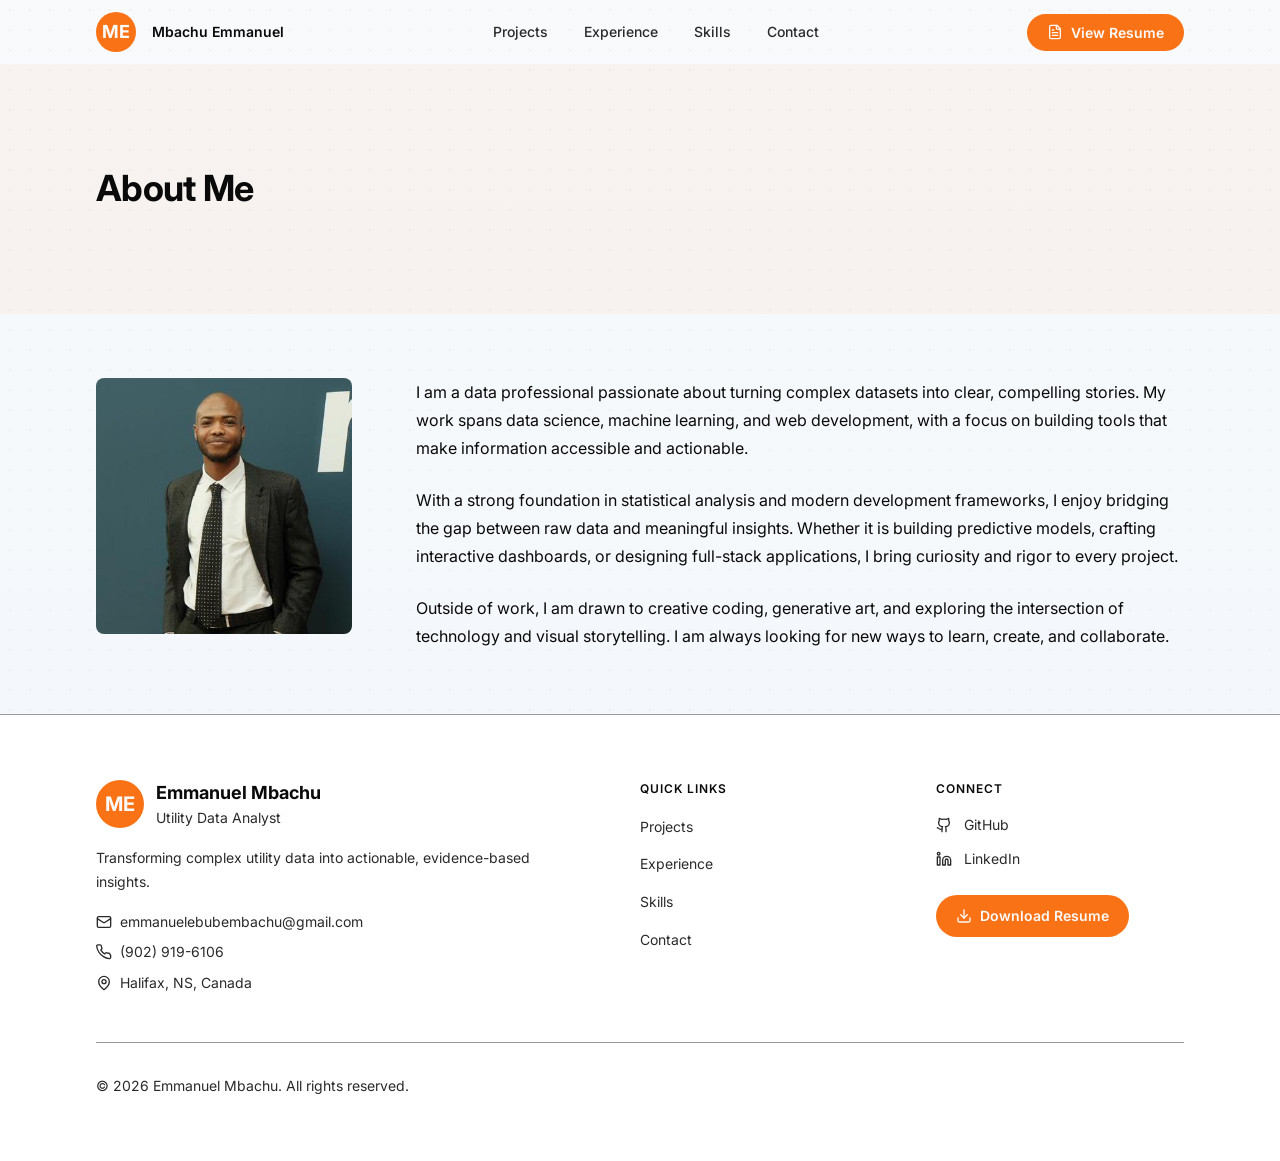
==== about.html @ f37fc7e8 "new site" ====
<!DOCTYPE html>
<html lang="en">
<head>
  <meta charset="UTF-8" />
  <meta name="viewport" content="width=device-width, initial-scale=1.0" />
  <meta name="description" content="About Mbachu Emmanuel - Data Analyst passionate about turning complex datasets into clear, compelling stories." />
  <title>About | Mbachu Emmanuel</title>
  <link rel="preconnect" href="https://fonts.googleapis.com" />
  <link rel="preconnect" href="https://fonts.gstatic.com" crossorigin />
  <link href="https://fonts.googleapis.com/css2?family=Inter:wght@400;500;600;700&display=swap" rel="stylesheet" />
  <link rel="stylesheet" href="css/styles.css" />
</head>
<body>

  <!-- ============================================================
       HEADER
       ============================================================ -->
  <header class="site-header">
    <div class="container header-inner">
      <!-- Logo -->
      <a href="index.html" class="logo" aria-label="Home">
        <div class="logo-badge">ME</div>
        <span class="logo-name">Mbachu Emmanuel</span>
      </a>

      <!-- Desktop Nav -->
      <nav class="desktop-nav" aria-label="Main navigation">
        <a href="index.html#projects"   class="nav-link">Projects</a>
        <a href="index.html#experience" class="nav-link">Experience</a>
        <a href="index.html#skills"     class="nav-link">Skills</a>
        <a href="index.html#contact"    class="nav-link">Contact</a>
      </nav>

      <!-- Right: Resume + Hamburger -->
      <div class="header-right">
        <button class="btn btn-orange resume-btn" data-resume-trigger aria-label="View Resume">
          <svg xmlns="http://www.w3.org/2000/svg" width="16" height="16" viewBox="0 0 24 24" fill="none" stroke="currentColor" stroke-width="2" stroke-linecap="round" stroke-linejoin="round"><path d="M15 2H6a2 2 0 0 0-2 2v16a2 2 0 0 0 2 2h12a2 2 0 0 0 2-2V7Z"/><path d="M14 2v4a2 2 0 0 0 2 2h4"/><path d="M10 9H8"/><path d="M16 13H8"/><path d="M16 17H8"/></svg>
          View Resume
        </button>

        <button id="hamburger-btn" class="hamburger-btn" aria-label="Open menu">
          <span id="hamburger-icon">
            <svg xmlns="http://www.w3.org/2000/svg" width="20" height="20" viewBox="0 0 24 24" fill="none" stroke="currentColor" stroke-width="2" stroke-linecap="round" stroke-linejoin="round"><line x1="4" x2="20" y1="12" y2="12"/><line x1="4" x2="20" y1="6" y2="6"/><line x1="4" x2="20" y1="18" y2="18"/></svg>
          </span>
        </button>
      </div>
    </div>

    <!-- Mobile Nav -->
    <nav id="mobile-nav" class="mobile-nav" aria-label="Mobile navigation">
      <div class="mobile-nav-inner">
        <a href="index.html#projects"   class="mobile-nav-link">Projects</a>
        <a href="index.html#experience" class="mobile-nav-link">Experience</a>
        <a href="index.html#skills"     class="mobile-nav-link">Skills</a>
        <a href="index.html#contact"    class="mobile-nav-link">Contact</a>
        <button class="mobile-resume-btn" data-resume-trigger>
          <svg xmlns="http://www.w3.org/2000/svg" width="16" height="16" viewBox="0 0 24 24" fill="none" stroke="currentColor" stroke-width="2" stroke-linecap="round" stroke-linejoin="round"><path d="M15 2H6a2 2 0 0 0-2 2v16a2 2 0 0 0 2 2h12a2 2 0 0 0 2-2V7Z"/><path d="M14 2v4a2 2 0 0 0 2 2h4"/><path d="M10 9H8"/><path d="M16 13H8"/><path d="M16 17H8"/></svg>
          View Resume
        </button>
      </div>
    </nav>
  </header>

  <!-- ============================================================
       MAIN CONTENT
       ============================================================ -->
  <main>
    <!-- About Banner -->
    <section class="about-banner">
      <div class="container about-banner-inner animate-fade-in-up">
        <h1 class="about-title">About Me</h1>
      </div>
    </section>

    <!-- About Content -->
    <div class="container about-content animate-fade-in-up-delay-1">
      <div class="about-layout">
        <!-- Photo -->
        <div class="about-photo-wrapper">
          <div class="about-photo">
            <img
              src="images/emmanuel-profile.jpg"
              alt="Mbachu Emmanuel"
              style="width:100%; height:100%; object-fit:cover;"
              onerror="this.style.display='none'; this.parentElement.querySelector('svg').style.display='block';"
            />
            <svg xmlns="http://www.w3.org/2000/svg" width="64" height="64" viewBox="0 0 24 24" fill="none" stroke="currentColor" stroke-width="1" stroke-linecap="round" stroke-linejoin="round" style="display:none; opacity:0.3; color:var(--muted-foreground);"><circle cx="12" cy="8" r="5"/><path d="M20 21a8 8 0 0 0-16 0"/></svg>
          </div>
        </div>

        <!-- Text -->
        <div class="about-text">
          <p class="about-paragraph">
            I am a data professional passionate about turning complex datasets
            into clear, compelling stories. My work spans data science, machine
            learning, and web development, with a focus on building tools that
            make information accessible and actionable.
          </p>
          <p class="about-paragraph">
            With a strong foundation in statistical analysis and modern
            development frameworks, I enjoy bridging the gap between raw data
            and meaningful insights. Whether it is building predictive models,
            crafting interactive dashboards, or designing full-stack
            applications, I bring curiosity and rigor to every project.
          </p>
          <p class="about-paragraph">
            Outside of work, I am drawn to creative coding, generative art,
            and exploring the intersection of technology and visual
            storytelling. I am always looking for new ways to learn, create,
            and collaborate.
          </p>
        </div>
      </div>
    </div>
  </main>

  <!-- ============================================================
       FOOTER
       ============================================================ -->
  <footer class="site-footer">
    <div class="container footer-inner">
      <div class="footer-grid">
        <!-- Brand -->
        <div class="footer-brand">
          <a href="index.html" class="footer-logo">
            <div class="footer-logo-badge">ME</div>
            <div>
              <p class="footer-logo-name">Emmanuel Mbachu</p>
              <p class="footer-logo-title">Utility Data Analyst</p>
            </div>
          </a>
          <p class="footer-tagline">Transforming complex utility data into actionable, evidence-based insights.</p>
          <div class="footer-contact-list">
            <a href="mailto:emmanuelebubembachu@gmail.com" class="footer-contact-item">
              <svg xmlns="http://www.w3.org/2000/svg" width="16" height="16" viewBox="0 0 24 24" fill="none" stroke="currentColor" stroke-width="2" stroke-linecap="round" stroke-linejoin="round"><rect width="20" height="16" x="2" y="4" rx="2"/><path d="m22 7-8.97 5.7a1.94 1.94 0 0 1-2.06 0L2 7"/></svg>
              emmanuelebubembachu@gmail.com
            </a>
            <a href="tel:+19029196106" class="footer-contact-item">
              <svg xmlns="http://www.w3.org/2000/svg" width="16" height="16" viewBox="0 0 24 24" fill="none" stroke="currentColor" stroke-width="2" stroke-linecap="round" stroke-linejoin="round"><path d="M22 16.92v3a2 2 0 0 1-2.18 2 19.79 19.79 0 0 1-8.63-3.07A19.5 19.5 0 0 1 4.15 12 19.79 19.79 0 0 1 1.07 3.4 2 2 0 0 1 3.05 1.25h3a2 2 0 0 1 2 1.72 12.84 12.84 0 0 0 .7 2.81 2 2 0 0 1-.45 2.11L7.09 8.91a16 16 0 0 0 6 6l1.27-1.27a2 2 0 0 1 2.11-.45 12.84 12.84 0 0 0 2.81.7A2 2 0 0 1 21 16z"/></svg>
              (902) 919-6106
            </a>
            <span class="footer-contact-item" style="cursor:default;">
              <svg xmlns="http://www.w3.org/2000/svg" width="16" height="16" viewBox="0 0 24 24" fill="none" stroke="currentColor" stroke-width="2" stroke-linecap="round" stroke-linejoin="round"><path d="M20 10c0 6-8 12-8 12s-8-6-8-12a8 8 0 0 1 16 0Z"/><circle cx="12" cy="10" r="3"/></svg>
              Halifax, NS, Canada
            </span>
          </div>
        </div>

        <!-- Quick Links -->
        <div>
          <h3 class="footer-col-title">Quick Links</h3>
          <ul class="footer-links">
            <li><a href="index.html#projects"   class="footer-link">Projects</a></li>
            <li><a href="index.html#experience" class="footer-link">Experience</a></li>
            <li><a href="index.html#skills"     class="footer-link">Skills</a></li>
            <li><a href="index.html#contact"    class="footer-link">Contact</a></li>
          </ul>
        </div>

        <!-- Connect -->
        <div>
          <h3 class="footer-col-title">Connect</h3>
          <div class="footer-social">
            <a href="https://github.com/emmanuelebube13" target="_blank" rel="noopener noreferrer" class="footer-social-link">
              <svg xmlns="http://www.w3.org/2000/svg" width="16" height="16" viewBox="0 0 24 24" fill="none" stroke="currentColor" stroke-width="2" stroke-linecap="round" stroke-linejoin="round"><path d="M15 22v-4a4.8 4.8 0 0 0-1-3.5c3 0 6-2 6-5.5.08-1.25-.27-2.48-1-3.5.28-1.15.28-2.35 0-3.5 0 0-1 0-3 1.5-2.64-.5-5.36-.5-8 0C6 2 5 2 5 2c-.3 1.15-.3 2.35 0 3.5A5.403 5.403 0 0 0 4 9c0 3.5 3 5.5 6 5.5-.39.49-.68 1.05-.85 1.65-.17.6-.22 1.23-.15 1.85v4"/><path d="M9 18c-4.51 2-5-2-7-2"/></svg>
              GitHub
            </a>
            <a href="https://linkedin.com/in/emmanuelmbachu/" target="_blank" rel="noopener noreferrer" class="footer-social-link">
              <svg xmlns="http://www.w3.org/2000/svg" width="16" height="16" viewBox="0 0 24 24" fill="none" stroke="currentColor" stroke-width="2" stroke-linecap="round" stroke-linejoin="round"><path d="M16 8a6 6 0 0 1 6 6v7h-4v-7a2 2 0 0 0-2-2 2 2 0 0 0-2 2v7h-4v-7a6 6 0 0 1 6-6z"/><rect width="4" height="12" x="2" y="9"/><circle cx="4" cy="4" r="2"/></svg>
              LinkedIn
            </a>
          </div>
          <a href="resume.pdf" download="Mbachu_Emmanuel_Resume.pdf" class="footer-resume-btn">
            <svg xmlns="http://www.w3.org/2000/svg" width="16" height="16" viewBox="0 0 24 24" fill="none" stroke="currentColor" stroke-width="2" stroke-linecap="round" stroke-linejoin="round"><path d="M21 15v4a2 2 0 0 1-2 2H5a2 2 0 0 1-2-2v-4"/><polyline points="7 10 12 15 17 10"/><line x1="12" x2="12" y1="15" y2="3"/></svg>
            Download Resume
          </a>
        </div>
      </div>

      <!-- Footer Bottom -->
      <div class="footer-bottom">
        <p class="footer-copy">&copy; <span id="copyright-year"></span> Emmanuel Mbachu. All rights reserved.</p>
      </div>
    </div>
  </footer>

  <!-- ============================================================
       RESUME MODAL
       ============================================================ -->
  <div id="resume-modal-overlay" class="modal-overlay" role="dialog" aria-modal="true" aria-labelledby="resume-modal-title">
    <div class="modal">
      <div class="modal-header">
        <h2 class="modal-title" id="resume-modal-title">Resume - Mbachu Emmanuel</h2>
        <div class="modal-header-actions">
          <a href="resume.pdf" target="_blank" rel="noopener noreferrer" class="modal-action-btn">
            <svg xmlns="http://www.w3.org/2000/svg" width="14" height="14" viewBox="0 0 24 24" fill="none" stroke="currentColor" stroke-width="2" stroke-linecap="round" stroke-linejoin="round"><path d="M15 3h6v6"/><path d="M10 14 21 3"/><path d="M18 13v6a2 2 0 0 1-2 2H5a2 2 0 0 1-2-2V8a2 2 0 0 1 2-2h6"/></svg>
            Open in New Tab
          </a>
          <a href="resume.pdf" download="Mbachu_Emmanuel_Resume.pdf" class="modal-action-dl">
            <svg xmlns="http://www.w3.org/2000/svg" width="14" height="14" viewBox="0 0 24 24" fill="none" stroke="currentColor" stroke-width="2" stroke-linecap="round" stroke-linejoin="round"><path d="M21 15v4a2 2 0 0 1-2 2H5a2 2 0 0 1-2-2v-4"/><polyline points="7 10 12 15 17 10"/><line x1="12" x2="12" y1="15" y2="3"/></svg>
            Download
          </a>
          <button id="resume-modal-close" class="modal-close-btn" aria-label="Close resume modal">
            <svg xmlns="http://www.w3.org/2000/svg" width="20" height="20" viewBox="0 0 24 24" fill="none" stroke="currentColor" stroke-width="2" stroke-linecap="round" stroke-linejoin="round"><path d="M18 6 6 18"/><path d="m6 6 12 12"/></svg>
          </button>
        </div>
      </div>
      <div class="modal-body">
        <iframe src="resume.pdf" title="Resume - Mbachu Emmanuel" class="modal-iframe"></iframe>
      </div>
    </div>
  </div>

  <script src="js/main.js"></script>
</body>
</html>
---- css/styles.css ----
/* ============================================================
CSS VARIABLES
============================================================ */
:root {
  --background: #D3D3D3;
  --foreground: #0a0a0a;
  --card: #FFFFFF;
  --card-foreground: #0a0a0a;
  --secondary: #D9D9D9;
  --secondary-foreground: #0a0a0a;
  --muted: #A0A0A0;
  --muted-foreground: #2a2a2a;
  --orange: #F97316;
  --orange-foreground: #FAFAFA;
  --orange-muted: #EA580C;
  --charcoal: #404040;
  --charcoal-light: #505050;
  --border: #999999;
  --input: #D9D9D9;
  --ring: #F97316;
  --radius: 0.5rem;
}

/* ============================================================
RESET & BASE
============================================================ */
*, *::before, *::after {
  box-sizing: border-box;
  margin: 0;
  padding: 0;
  border: 0;
  outline: none;
}

html {
  scroll-behavior: smooth;
  font-size: 16px;
}

body {
  background-color: var(--background);
  /* Minimal, tech-oriented neutral gradient with faint dot-grid overlay to suggest analytics */
  background-image: 
    radial-gradient(circle, rgba(226,228,231,0.45) 1px, transparent 1px),
    linear-gradient(180deg, #f8fafc 0%, #f1f6fb 100%);
  background-repeat: repeat, no-repeat;
  background-size: 20px 20px, cover; /* grid spacing, then cover for the gradient */
  background-position: 0 0, center center;
  color: var(--foreground);
  font-family: 'Inter', system-ui, -apple-system, BlinkMacSystemFont, 'Segoe UI', sans-serif;
  line-height: 1.6;
  min-height: 100vh;
  -webkit-font-smoothing: antialiased;
  -moz-osx-font-smoothing: grayscale;
}

a {
  color: inherit;
  text-decoration: none;
}

button {
  cursor: pointer;
  background: none;
  font-family: inherit;
  font-size: inherit;
  color: inherit;
}

ul, ol {
  list-style: none;
}

img {
  max-width: 100%;
  display: block;
}

/* Custom scrollbar */
::-webkit-scrollbar {
  width: 8px;
  height: 8px;
}

::-webkit-scrollbar-track {
  background: var(--background);
}

::-webkit-scrollbar-thumb {
  background: var(--charcoal-light);
  border-radius: 4px;
}

::-webkit-scrollbar-thumb:hover {
  background: var(--muted-foreground);
}

/* Selection */
::selection {
  background: rgba(249, 115, 22, 0.3);
  color: var(--foreground);
}

/* ============================================================
ANIMATIONS
============================================================ */
@keyframes fadeInUp {
  from {
    opacity: 0;
    transform: translateY(16px);
  }
  to {
    opacity: 1;
    transform: translateY(0);
  }
}

@keyframes slideIn {
  from {
    opacity: 0;
    transform: translateX(-10px);
  }
  to {
    opacity: 1;
    transform: translateX(0);
  }
}

@keyframes pulse-glow {
  0%, 100% {
    box-shadow: 0 0 20px rgba(249, 115, 22, 0.3);
  }
  50% {
    box-shadow: 0 0 40px rgba(249, 115, 22, 0.5);
  }
}

@keyframes spin {
  to {
    transform: rotate(360deg);
  }
}

@keyframes bounce {
  0%, 100% {
    transform: translateY(0);
  }
  50% {
    transform: translateY(-6px);
  }
}

.animate-fade-in-up {
  animation: fadeInUp 0.7s ease-out both;
}

.animate-fade-in-up-delay-1 {
  animation: fadeInUp 0.7s ease-out 0.15s both;
}

.animate-fade-in-up-delay-2 {
  animation: fadeInUp 0.7s ease-out 0.30s both;
}

.animate-fade-in-up-delay-3 {
  animation: fadeInUp 0.7s ease-out 0.45s both;
}

.animate-fade-in-up-delay-4 {
  animation: fadeInUp 0.7s ease-out 0.60s both;
}

.animate-slide-in {
  animation: slideIn 0.5s ease-out both;
}

.animate-pulse-glow {
  animation: pulse-glow 2s ease-in-out infinite;
}

.animate-spin {
  animation: spin 1s linear infinite;
}

.animate-bounce {
  animation: bounce 1.5s ease-in-out infinite;
}

/* Scroll-triggered fade-in for sections */
.reveal {
  opacity: 0;
  transform: translateY(20px);
  transition: opacity 0.6s ease-out, transform 0.6s ease-out;
}

.reveal.visible {
  opacity: 1;
  transform: translateY(0);
}

/* ============================================================
LAYOUT
============================================================ */
.container {
  width: 100%;
  max-width: 72rem; /* 1152px */
  margin-inline: auto;
  padding-inline: 1rem;
}

@media (min-width: 640px) {
  .container {
    padding-inline: 1.5rem;
  }
}

@media (min-width: 1024px) {
  .container {
    padding-inline: 2rem;
  }
}

/* ============================================================
HEADER
============================================================ */
.site-header {
  position: sticky;
  top: 0;
  z-index: 50;
  width: 100%;
  /* blend with hero: transparent header so top feels like one canvas */
  border-bottom: none;
  background-color: transparent;
  backdrop-filter: none;
  -webkit-backdrop-filter: none;
}

.header-inner {
  display: flex;
  height: 4rem;
  align-items: center;
  justify-content: space-between;
}

/* Logo */
.logo {
  display: flex;
  align-items: center;
  gap: 1rem; /* increased spacing between badge and name for better breathing room */
  text-decoration: none;
}

.logo-badge {
  display: flex;
  align-items: center;
  justify-content: center;
  width: 2.5rem;
  height: 2.5rem;
  border-radius: 9999px;
  background-color: var(--orange);
  color: var(--orange-foreground);
  font-size: 1.125rem;
  font-weight: 700;
  flex-shrink: 0;
  transition: box-shadow 0.3s;
}

.logo:hover .logo-badge {
  box-shadow: 0 0 20px rgba(249, 115, 22, 0.3);
}

.logo-name {
  font-size: 0.875rem;
  font-weight: 600;
  color: var(--foreground);
  display: none;
}

@media (min-width: 640px) {
  .logo-name {
    display: block;
  }
}

/* Desktop Nav */
.desktop-nav {
  display: none;
  align-items: center;
  gap: 0.25rem;
}

@media (min-width: 768px) {
  .desktop-nav {
    display: flex;
  }
}

.nav-link {
  border-radius: 9999px;
  padding: 0.5rem 1rem;
  font-size: 0.875rem;
  font-weight: 500;
  color: var(--muted-foreground);
  transition: background-color 0.2s, color 0.2s;
}

.nav-link:hover,
.nav-link.active {
  background-color: var(--secondary);
  color: var(--foreground);
}

/* Header right side */
.header-right {
  display: flex;
  align-items: center;
  gap: 0.75rem;
}

/* Hamburger */
.hamburger-btn {
  display: flex;
  align-items: center;
  justify-content: center;
  width: 2.5rem;
  height: 2.5rem;
  border-radius: 9999px;
  color: var(--foreground);
  transition: background-color 0.2s;
}

.hamburger-btn:hover {
  background-color: var(--secondary);
}

@media (min-width: 768px) {
  .hamburger-btn {
    display: none;
  }
}

/* Mobile Menu */
.mobile-nav {
  display: none;
  border-top: 1px solid var(--border);
  background-color: var(--background);
  padding: 0.5rem 1rem 1rem;
}

.mobile-nav.open {
  display: block;
  animation: slideIn 0.3s ease-out both;
}

.mobile-nav-inner {
  display: flex;
  flex-direction: column;
  gap: 0.25rem;
}

.mobile-nav-link {
  border-radius: 0.5rem;
  padding: 0.75rem 1rem;
  font-size: 0.875rem;
  font-weight: 500;
  color: var(--muted-foreground);
  transition: background-color 0.2s, color 0.2s;
  display: block;
}

.mobile-nav-link:hover {
  background-color: var(--secondary);
  color: var(--foreground);
}

/* ============================================================
BUTTONS
============================================================ */
.btn {
  display: inline-flex;
  align-items: center;
  gap: 0.5rem;
  font-size: 0.875rem;
  font-weight: 600;
  border-radius: 9999px;
  padding: 0.625rem 1.25rem;
  transition: all 0.3s;
  cursor: pointer;
  white-space: nowrap;
}

.btn svg {
  width: 1rem;
  height: 1rem;
  flex-shrink: 0;
}

.btn-orange {
  background-color: var(--orange);
  color: var(--orange-foreground);
}

.btn-orange:hover {
  background-color: var(--orange-muted);
  box-shadow: 0 8px 24px rgba(249, 115, 22, 0.2);
}

.btn-outline {
  background-color: var(--secondary);
  color: var(--foreground);
  border: 1px solid var(--border);
}

.btn-outline:hover {
  border-color: var(--orange);
  color: var(--orange);
}

/* Stronger contrast for outline buttons in the hero so they don't blend into the background */
.hero-cta .btn-outline {
  background-color: #ffffff; /* white pill */
  color: var(--foreground);
  border: 1px solid rgba(0,0,0,0.12);
  box-shadow: 0 6px 18px rgba(0,0,0,0.06);
}

.hero-cta .btn-outline:hover {
  background-color: #ffffff;
  border-color: var(--orange);
  color: var(--orange);
}

.btn-sm {
  font-size: 0.75rem;
  padding: 0.5rem 0.75rem;
  border-radius: 0.5rem;
}

/* Header resume button */
.resume-btn {
  display: none;
}

@media (min-width: 640px) {
  .resume-btn {
    display: inline-flex;
  }
}

/* Mobile resume button */
.mobile-resume-btn {
  margin-top: 0.5rem;
  border-radius: 0.5rem;
  display: flex;
  align-items: center;
  justify-content: center;
  gap: 0.5rem;
  padding: 0.75rem 1rem;
  font-weight: 600;
  font-size: 0.875rem;
  background-color: var(--orange);
  color: var(--orange-foreground);
  transition: background-color 0.2s;
  width: 100%;
}

.mobile-resume-btn:hover {
  background-color: var(--orange-muted);
}

/* ============================================================
DIVIDER
============================================================ */
.divider {
  height: 1px;
  background: linear-gradient(to right, transparent, var(--border), transparent);
}

/* ============================================================
SECTION COMMONS
============================================================ */
.section {
  padding-block: 6rem;
  scroll-margin-top: 5rem;
}

.section-header {
  text-align: center;
  margin-bottom: 3rem;
}

.section-title {
  font-size: 1.875rem;
  font-weight: 700;
  letter-spacing: -0.02em;
  color: var(--foreground);
  line-height: 1.2;
}

@media (min-width: 640px) {
  .section-title {
    font-size: 2.25rem;
  }
}

.section-subtitle {
  margin-top: 1rem;
  font-size: 1rem;
  color: var(--muted-foreground);
}

/* ============================================================
HERO SECTION
============================================================ */
.hero {
  display: flex;
  flex-direction: column;
  align-items: center;
  justify-content: center;
  min-height: 85vh;
  gap: 2rem;
  padding-block: 4rem;
  position: relative;
  text-align: center;
}

/* Soft ambient glows behind the hero to add warmth without heavy imagery */
.hero::before,
.hero::after {
  content: "";
  position: absolute;
  border-radius: 50%;
  pointer-events: none;
  filter: blur(140px);
  opacity: 0.06;
  z-index: 0;
}

.hero::before {
  width: 420px;
  height: 420px;
  left: -80px;
  top: -60px;
  background: radial-gradient(circle at center, rgba(249,115,22,0.9) 0%, rgba(249,115,22,0.15) 40%, transparent 70%);
}

.hero::after {
  width: 520px;
  height: 520px;
  right: -120px;
  bottom: -120px;
  background: radial-gradient(circle at center, rgba(59,130,246,0.85) 0%, rgba(59,130,246,0.08) 40%, transparent 70%);
}

/* Ensure hero content sits above the ambient glows */
.hero * {
  position: relative;
  z-index: 1;
}

@media (max-width: 640px) {
  .hero::before, .hero::after { display: none; }
}

@media (min-width: 640px) {
  .hero {
    padding-block: 6rem;
  }
}

/* Profile photo */
.profile-photo-wrapper {
  position: relative;
}

.profile-glow {
  display: none; /* removed glow - replaced by clean border on profile photo */
}

.profile-photo {
  position: relative;
  width: 10rem;
  height: 10rem;
  border-radius: 9999px;
  overflow: hidden;
  border: 4px solid var(--orange);
  box-shadow: 0 10px 24px rgba(0,0,0,0.08);
}

@media (min-width: 640px) {
  .profile-photo {
    width: 12rem;
    height: 12rem;
  }
}

.profile-photo img {
  width: 100%;
  height: 100%;
  object-fit: cover;
}

/* Hero text */
.hero-content {
  display: flex;
  flex-direction: column;
  align-items: center;
  gap: 1.25rem;
}

.hero-title {
  font-size: 1.8rem; /* reduced ~20% for better balance */
  font-weight: 600; /* semi-bold for softer visual weight */
  letter-spacing: -0.03em;
  color: var(--foreground);
  line-height: 1.1;
}

@media (min-width: 640px) {
  .hero-title {
    font-size: 2.4rem;
  }
}

@media (min-width: 1024px) {
  .hero-title {
    font-size: 3rem;
  }
}

@media (min-width: 1280px) {
  .hero-title {
    font-size: 3.6rem;
  }
}

.hero-subtitle {
  font-size: 1.125rem;
  font-weight: 600;
  /* use a slightly darker orange for better contrast */
  color: var(--orange-muted);
}

@media (min-width: 640px) {
  .hero-subtitle {
    font-size: 1.25rem;
  }
}

.hero-description {
  max-width: 42rem;
  font-size: 1rem;
  line-height: 1.6; /* slightly increased for improved readability */
  color: var(--muted-foreground);
}

@media (min-width: 640px) {
  .hero-description {
    font-size: 1.125rem;
  }
}

.hero-meta {
  display: flex;
  flex-wrap: wrap;
  align-items: center;
  justify-content: center;
  gap: 1rem;
  font-size: 0.9rem;
  color: var(--foreground);
  font-weight: 600;
}

.hero-meta-item {
  display: flex;
  align-items: center;
  gap: 0.375rem;
}

.hero-meta-item svg {
  color: var(--orange);
  width: 1rem;
  height: 1rem;
  flex-shrink: 0;
}

.hero-cta {
  display: flex;
  flex-wrap: wrap;
  align-items: center;
  justify-content: center;
  gap: 1rem;
  margin-top: 1rem;
}

/* Scroll indicator */
.scroll-indicator {
  position: absolute;
  bottom: 2rem;
  left: 50%;
  transform: translateX(-50%);
  animation: bounce 1.5s ease-in-out infinite;
  display: none;
  color: var(--muted-foreground);
}

@media (min-width: 640px) {
  .scroll-indicator {
    display: block;
  }
}

.scroll-indicator svg {
  width: 1.25rem;
  height: 1.25rem;
}

/* ============================================================
PROJECTS SECTION
============================================================ */
.category-filter {
  display: flex;
  flex-wrap: wrap;
  gap: 0.5rem;
  justify-content: center;
}

.filter-btn {
  border-radius: 9999px;
  padding: 0.5rem 1rem;
  font-size: 0.8125rem;
  font-weight: 500;
  border: 1px solid var(--border);
  background-color: var(--secondary);
  color: var(--muted-foreground);
  transition: all 0.2s;
  cursor: pointer;
}

.filter-btn:hover {
  border-color: var(--orange);
  color: var(--foreground);
}

.filter-btn.active {
  background-color: var(--orange);
  border-color: var(--orange);
  color: var(--orange-foreground);
}

.projects-grid {
  display: grid;
  grid-template-columns: 1fr;
  gap: 1.5rem;
}

@media (min-width: 640px) {
  .projects-grid {
    grid-template-columns: repeat(2, 1fr);
  }
}

@media (min-width: 1024px) {
  .projects-grid {
    grid-template-columns: repeat(3, 1fr);
  }
}

/* Project card */
.project-card {
  position: relative;
  overflow: hidden;
  border-radius: 0.75rem;
  border: 1px solid var(--border);
  background-color: var(--card);
  transition: transform 0.3s, border-color 0.3s, box-shadow 0.3s;
  display: flex;
  flex-direction: column;
  height: 100%;
}

.project-card:hover {
  transform: translateY(-8px);
  border-color: rgba(249, 115, 22, 0.5);
  box-shadow: 0 20px 40px rgba(249, 115, 22, 0.1);
}

.project-card.hidden {
  display: none;
}

.project-thumb {
  position: relative;
  aspect-ratio: 16 / 9;
  width: 100%;
  overflow: hidden;
  background-color: var(--secondary);
  display: flex;
  align-items: center;
  justify-content: center;
  color: rgba(60, 60, 60, 0.3);
}

.project-thumb-gradient {
  position: absolute;
  inset: 0;
  background: linear-gradient(135deg, rgba(249, 115, 22, 0.05), transparent);
  opacity: 0;
  transition: opacity 0.3s;
  z-index: 2;
}

.project-card:hover .project-thumb-gradient {
  opacity: 1;
}

.project-image {
  width: 100%;
  height: 100%;
  object-fit: cover;
  display: block;
  transition: transform 0.5s ease-out;
}

.project-card:hover .project-image {
  transform: scale(1.05);
}

.project-placeholder {
  position: absolute;
  inset: 0;
  display: flex;
  align-items: center;
  justify-content: center;
  color: rgba(60, 60, 60, 0.3);
  background-color: var(--secondary);
}

.project-placeholder svg {
  width: 3.5rem;
  height: 3.5rem;
  transition: transform 0.5s ease-out;
}

.project-card:hover .project-placeholder svg {
  transform: scale(1.1);
}

.project-body {
  padding: 1.25rem;
  display: flex;
  flex-direction: column;
  flex: 1 1 auto;
}

.project-title {
  font-size: 1rem;
  font-weight: 600;
  color: var(--foreground);
  line-height: 1.3;
  transition: color 0.3s;
}

.project-card:hover .project-title {
  color: var(--orange);
}

.project-subtitle {
  margin-top: 0.5rem;
  font-size: 0.875rem;
  color: var(--muted-foreground);
  line-height: 1.6;
  display: -webkit-box;
  -webkit-line-clamp: 2;
  -webkit-box-orient: vertical;
  overflow: hidden;
}

.project-skills {
  margin-top: 1rem;
  display: flex;
  flex-wrap: wrap;
  gap: 0.375rem;
}

.skill-badge {
  border-radius: 9999px;
  background-color: var(--secondary);
  padding: 0.25rem 0.625rem;
  font-size: 0.6875rem;
  font-weight: 500;
  color: var(--muted-foreground);
  transition: background-color 0.3s, color 0.3s;
}

.project-card:hover .skill-badge {
  background-color: rgba(249, 115, 22, 0.1);
  color: var(--foreground);
}

.project-links {
  margin-top: auto; /* push links to the bottom of the card */
  display: flex;
  align-items: center;
  gap: 1rem;
  border-top: 1px solid var(--border);
  padding-top: 1rem;
}

.project-link {
  display: inline-flex;
  align-items: center;
  gap: 0.375rem;
  font-size: 0.75rem;
  font-weight: 500;
  color: var(--muted-foreground);
  transition: color 0.2s;
}

.project-link:hover {
  color: var(--foreground);
}

.project-link.live {
  color: var(--orange);
}

.project-link.live:hover {
  color: var(--orange-muted);
}

.project-link svg {
  width: 1rem;
  height: 1rem;
}

/* Hover glow border */
.project-card::after {
  content: '';
  position: absolute;
  inset: 0;
  border-radius: 0.75rem;
  border: 2px solid transparent;
  transition: border-color 0.3s;
  pointer-events: none;
}

.project-card:hover::after {
  border-color: rgba(249, 115, 22, 0.2);
}

.no-projects {
  display: flex;
  flex-direction: column;
  align-items: center;
  justify-content: center;
  padding-block: 4rem;
  text-align: center;
  font-size: 0.875rem;
  color: var(--muted-foreground);
}

/* ============================================================
EXPERIENCE SECTION
============================================================ */
.experience-grid {
  display: grid;
  gap: 4rem;
}

@media (min-width: 1024px) {
  .experience-grid {
    grid-template-columns: repeat(2, 1fr);
  }
}

.exp-col-header {
  display: flex;
  align-items: center;
  gap: 0.75rem;
  margin-bottom: 2rem;
}

.exp-icon {
  display: flex;
  align-items: center;
  justify-content: center;
  width: 2.5rem;
  height: 2.5rem;
  border-radius: 9999px;
  background-color: rgba(249, 115, 22, 0.1);
  color: var(--orange);
  flex-shrink: 0;
}

.exp-icon svg {
  width: 1.25rem;
  height: 1.25rem;
}

.exp-col-title {
  font-size: 1.125rem;
  font-weight: 600;
  color: var(--foreground);
}

/* Timeline */
.timeline {
  position: relative;
  margin-left: 1.25rem;
  border-left: 2px solid var(--charcoal-light);
  padding-left: 2rem;
  display: flex;
  flex-direction: column;
  gap: 2.5rem;
}

.timeline-item {
  position: relative;
}

.timeline-dot {
  position: absolute;
  left: -2.5625rem;
  top: 0;
  display: flex;
  align-items: center;
  justify-content: center;
  width: 1.25rem;
  height: 1.25rem;
  border-radius: 9999px;
  border: 2px solid var(--orange);
  background-color: var(--background);
}

.timeline-dot-inner {
  width: 0.5rem;
  height: 0.5rem;
  border-radius: 9999px;
  background-color: var(--orange);
}

/* Experience cards */
.exp-card {
  border-radius: 0.75rem;
  border: 1px solid var(--border);
  background-color: var(--card);
  padding: 1.25rem;
  transition: border-color 0.3s, box-shadow 0.3s;
}

.exp-card:hover {
  border-color: rgba(249, 115, 22, 0.5);
  box-shadow: 0 8px 24px rgba(249, 115, 22, 0.05);
}

.exp-card-title {
  font-size: 1rem;
  font-weight: 600;
  color: var(--foreground);
}

.exp-card-meta {
  margin-top: 0.25rem;
  display: flex;
  flex-wrap: wrap;
  align-items: center;
  gap: 0.5rem;
  font-size: 0.875rem;
}

.exp-card-company {
  font-weight: 500;
  color: var(--orange);
}

.exp-card-sep {
  color: var(--muted-foreground);
}

.exp-card-location {
  color: var(--muted-foreground);
}

.exp-card-dates {
  margin-top: 0.25rem;
  font-size: 0.75rem;
  color: var(--muted-foreground);
}

.exp-card-list {
  margin-top: 1rem;
  display: flex;
  flex-direction: column;
  gap: 0.5rem;
}

.exp-card-list-item {
  display: flex;
  align-items: flex-start;
  gap: 0.5rem;
  font-size: 0.875rem;
  line-height: 1.6;
  color: var(--muted-foreground);
}

.exp-bullet {
  margin-top: 0.5rem;
  width: 0.25rem;
  height: 0.25rem;
  border-radius: 9999px;
  background-color: var(--orange);
  flex-shrink: 0;
}

/* Right column stacked sections */
.exp-right-col {
  display: flex;
  flex-direction: column;
  gap: 3rem;
}

/* Education, Awards, Volunteer cards */
.info-cards {
  display: flex;
  flex-direction: column;
  gap: 1rem;
}

.info-card {
  border-radius: 0.75rem;
  border: 1px solid var(--border);
  background-color: var(--card);
  padding: 1.25rem;
  transition: border-color 0.3s;
}

.info-card:hover {
  border-color: rgba(249, 115, 22, 0.5);
}

.info-card-title {
  font-size: 0.875rem;
  font-weight: 600;
  color: var(--foreground);
}

.info-card-sub {
  margin-top: 0.25rem;
  font-size: 0.875rem;
  color: var(--orange);
}

.info-card-loc {
  margin-top: 0.125rem;
  font-size: 0.75rem;
  color: var(--muted-foreground);
}

.info-card-org-meta {
  margin-top: 0.25rem;
  display: flex;
  align-items: center;
  gap: 0.5rem;
  font-size: 0.75rem;
}

.info-card-desc {
  margin-top: 0.5rem;
  font-size: 0.75rem;
  line-height: 1.6;
  color: var(--muted-foreground);
}

/* ============================================================
SKILLS SECTION
============================================================ */
.skills-grid {
  display: grid;
  gap: 2rem;
  grid-template-columns: 1fr;
}

@media (min-width: 640px) {
  .skills-grid {
    grid-template-columns: repeat(2, 1fr);
  }
}

@media (min-width: 1024px) {
  .skills-grid {
    grid-template-columns: repeat(3, 1fr);
  }
}

.skill-category-card {
  border-radius: 0.75rem;
  border: 1px solid var(--border);
  background-color: var(--card);
  padding: 1.5rem;
  transition: border-color 0.3s;
}

.skill-category-card:hover {
  border-color: rgba(249, 115, 22, 0.3);
}

.skill-cat-header {
  display: flex;
  align-items: center;
  gap: 0.75rem;
  margin-bottom: 1rem;
}

.skill-cat-icon {
  display: flex;
  align-items: center;
  justify-content: center;
  width: 2.5rem;
  height: 2.5rem;
  border-radius: 9999px;
  background-color: rgba(249, 115, 22, 0.1);
  color: var(--orange);
  flex-shrink: 0;
}

.skill-cat-icon svg {
  width: 1.25rem;
  height: 1.25rem;
}

.skill-cat-name {
  font-size: 0.875rem;
  font-weight: 600;
  color: var(--foreground);
}

.skill-tags {
  display: flex;
  flex-wrap: wrap;
  gap: 0.5rem;
}

.skill-tag {
  border-radius: 9999px;
  border: 1px solid var(--border);
  background-color: var(--secondary);
  padding: 0.375rem 0.75rem;
  font-size: 0.75rem;
  font-weight: 500;
  color: var(--foreground);
  cursor: pointer;
  transition: all 0.2s;
}

.skill-tag:hover,
.skill-tag:focus {
  border-color: var(--orange);
  background-color: rgba(249, 115, 22, 0.1);
  color: var(--orange);
}

.skill-tag:active {
  transform: scale(0.95);
}

/* Skills summary */
.skills-summary {
  margin-top: 3rem;
  border-radius: 0.75rem;
  border: 1px solid rgba(249, 115, 22, 0.2);
  background-color: rgba(249, 115, 22, 0.05);
  padding: 1.5rem;
}

.skills-summary-title {
  font-size: 0.875rem;
  font-weight: 600;
  color: var(--orange);
}

.skills-summary-text {
  margin-top: 0.75rem;
  font-size: 0.875rem;
  line-height: 1.75;
  color: var(--muted-foreground);
}

.skills-summary-text strong {
  color: var(--foreground);
  font-weight: 500;
}

/* ============================================================
CONTACT SECTION
============================================================ */
.contact-grid {
  display: grid;
  gap: 3rem;
}

@media (min-width: 1024px) {
  .contact-grid {
    grid-template-columns: 2fr 3fr;
  }
}

.contact-info {
  display: flex;
  flex-direction: column;
  gap: 1.5rem;
}

.contact-cards {
  display: flex;
  flex-direction: column;
  gap: 1rem;
}

.contact-card {
  display: flex;
  align-items: center;
  gap: 1rem;
  border-radius: 0.75rem;
  border: 1px solid var(--border);
  background-color: var(--card);
  padding: 1.25rem;
  text-decoration: none;
  transition: border-color 0.3s, box-shadow 0.3s;
}

.contact-card:hover {
  border-color: var(--orange);
  box-shadow: 0 8px 24px rgba(249, 115, 22, 0.05);
}

.contact-card-icon {
  display: flex;
  align-items: center;
  justify-content: center;
  width: 3rem;
  height: 3rem;
  border-radius: 9999px;
  background-color: rgba(249, 115, 22, 0.1);
  color: var(--orange);
  flex-shrink: 0;
  transition: background-color 0.3s, color 0.3s;
}

.contact-card-icon svg {
  width: 1.25rem;
  height: 1.25rem;
}

.contact-card:hover .contact-card-icon {
  background-color: var(--orange);
  color: var(--orange-foreground);
}

.contact-card-label {
  font-size: 0.875rem;
  font-weight: 600;
  color: var(--foreground);
}

.contact-card-value {
  font-size: 0.75rem;
  color: var(--muted-foreground);
}

/* Social links */
.contact-social-label {
  font-size: 0.75rem;
  font-weight: 600;
  text-transform: uppercase;
  letter-spacing: 0.08em;
  color: var(--muted-foreground);
}

.social-icons {
  display: flex;
  gap: 0.75rem;
  margin-top: 0.75rem;
}

.social-icon-btn {
  display: flex;
  align-items: center;
  justify-content: center;
  width: 3rem;
  height: 3rem;
  border-radius: 9999px;
  border: 1px solid var(--border);
  background-color: var(--secondary);
  color: var(--foreground);
  text-decoration: none;
  transition: all 0.3s;
}

.social-icon-btn svg {
  width: 1.25rem;
  height: 1.25rem;
}

.social-icon-btn:hover {
  border-color: var(--orange);
  background-color: var(--orange);
  color: var(--orange-foreground);
}

/* Contact form */
.contact-form {
  display: flex;
  flex-direction: column;
  gap: 1.25rem;
  border-radius: 0.75rem;
  border: 1px solid var(--border);
  background-color: var(--card);
  padding: 1.5rem;
}

.form-row {
  display: grid;
  gap: 1.25rem;
  grid-template-columns: 1fr;
}

@media (min-width: 640px) {
  .form-row {
    grid-template-columns: repeat(2, 1fr);
  }
}

.form-field {
  display: flex;
  flex-direction: column;
  gap: 0.5rem;
}

.form-label {
  font-size: 0.75rem;
  font-weight: 600;
  text-transform: uppercase;
  letter-spacing: 0.08em;
  color: var(--muted-foreground);
}

.form-input,
.form-textarea {
  border-radius: 0.5rem;
  border: 1px solid var(--border);
  background-color: var(--secondary);
  padding: 0.75rem 1rem;
  font-size: 0.875rem;
  color: var(--foreground);
  font-family: inherit;
  transition: border-color 0.2s, box-shadow 0.2s;
  width: 100%;
}

.form-input::placeholder,
.form-textarea::placeholder {
  color: rgba(96, 96, 96, 0.6);
}

.form-input:focus,
.form-textarea:focus {
  border-color: var(--orange);
  box-shadow: 0 0 0 1px var(--orange);
  outline: none;
}

.form-textarea {
  resize: none;
  min-height: 7.5rem;
}

.form-submit {
  display: inline-flex;
  align-items: center;
  gap: 0.5rem;
  border-radius: 0.5rem;
  background-color: var(--orange);
  color: var(--orange-foreground);
  padding: 0.75rem 1.5rem;
  font-size: 0.875rem;
  font-weight: 600;
  transition: all 0.3s;
  cursor: pointer;
  align-self: flex-start;
  width: 100%;
  justify-content: center;
}

@media (min-width: 640px) {
  .form-submit {
    width: auto;
  }
}

.form-submit:hover {
  background-color: var(--orange-muted);
  box-shadow: 0 8px 24px rgba(249, 115, 22, 0.2);
}

.form-submit:disabled {
  opacity: 0.5;
  cursor: not-allowed;
}

.form-submit svg {
  width: 1rem;
  height: 1rem;
}

.spinner {
  width: 1rem;
  height: 1rem;
  border-radius: 9999px;
  border: 2px solid var(--orange-foreground);
  border-top-color: transparent;
  animation: spin 1s linear infinite;
}

/* ============================================================
FOOTER
============================================================ */
.site-footer {
  width: 100%;
  border-top: 1px solid var(--border);
  background-color: var(--card);
}

.footer-inner {
  padding-block: 4rem;
}

.footer-grid {
  display: grid;
  gap: 3rem;
}

@media (min-width: 640px) {
  .footer-grid {
    grid-template-columns: repeat(2, 1fr);
  }
}

@media (min-width: 1024px) {
  .footer-grid {
    grid-template-columns: 2fr 1fr 1fr;
  }
}

/* Footer brand */
.footer-brand {
  display: flex;
  flex-direction: column;
  gap: 1rem;
}

@media (min-width: 1024px) {
  .footer-brand {
    grid-column: span 1;
  }
}

.footer-logo {
  display: flex;
  align-items: center;
  gap: 0.75rem;
  text-decoration: none;
}

.footer-logo-badge {
  display: flex;
  align-items: center;
  justify-content: center;
  width: 3rem;
  height: 3rem;
  border-radius: 9999px;
  background-color: var(--orange);
  color: var(--orange-foreground);
  font-size: 1.25rem;
  font-weight: 700;
  flex-shrink: 0;
}

.footer-logo-name {
  font-size: 1.125rem;
  font-weight: 700;
  color: var(--foreground);
}

.footer-logo-title {
  font-size: 0.875rem;
  color: var(--muted-foreground);
}

.footer-tagline {
  max-width: 28rem;
  font-size: 0.875rem;
  line-height: 1.75;
  color: var(--muted-foreground);
}

.footer-contact-list {
  display: flex;
  flex-direction: column;
  gap: 0.5rem;
}

.footer-contact-item {
  display: flex;
  align-items: center;
  gap: 0.5rem;
  font-size: 0.875rem;
  color: var(--muted-foreground);
  text-decoration: none;
  transition: color 0.2s;
}

.footer-contact-item:hover {
  color: var(--orange);
}

.footer-contact-item svg {
  width: 1rem;
  height: 1rem;
  flex-shrink: 0;
}

/* Footer columns */
.footer-col-title {
  font-size: 0.75rem;
  font-weight: 600;
  text-transform: uppercase;
  letter-spacing: 0.08em;
  color: var(--foreground);
  margin-bottom: 1rem;
}

.footer-links {
  display: flex;
  flex-direction: column;
  gap: 0.75rem;
}

.footer-link {
  font-size: 0.875rem;
  color: var(--muted-foreground);
  text-decoration: none;
  transition: color 0.2s;
}

.footer-link:hover {
  color: var(--orange);
}

.footer-social {
  display: flex;
  flex-direction: column;
  gap: 0.75rem;
}

.footer-social-link {
  display: flex;
  align-items: center;
  gap: 0.75rem;
  font-size: 0.875rem;
  color: var(--muted-foreground);
  text-decoration: none;
  transition: color 0.2s;
}

.footer-social-link:hover {
  color: var(--orange);
}

.footer-social-link svg {
  width: 1rem;
  height: 1rem;
  flex-shrink: 0;
}

.footer-resume-btn {
  margin-top: 1.5rem;
  display: inline-flex;
  align-items: center;
  gap: 0.5rem;
  border-radius: 9999px;
  background-color: var(--orange);
  color: var(--orange-foreground);
  padding: 0.625rem 1.25rem;
  font-size: 0.875rem;
  font-weight: 600;
  text-decoration: none;
  transition: all 0.3s;
}

.footer-resume-btn:hover {
  background-color: var(--orange-muted);
  box-shadow: 0 8px 24px rgba(249, 115, 22, 0.2);
}

/* Footer bottom */
.footer-bottom {
  margin-top: 3rem;
  padding-top: 2rem;
  border-top: 1px solid var(--border);
  display: flex;
  flex-direction: column;
  align-items: center;
  justify-content: space-between;
  gap: 1rem;
}

@media (min-width: 640px) {
  .footer-bottom {
    flex-direction: row;
  }
}

.footer-copy {
  font-size: 0.875rem;
  color: var(--muted-foreground);
}

.footer-social-icons {
  display: flex;
  gap: 1rem;
}

.footer-social-icon-btn {
  display: flex;
  align-items: center;
  justify-content: center;
  width: 2.5rem;
  height: 2.5rem;
  border-radius: 9999px;
  background-color: var(--secondary);
  color: var(--muted-foreground);
  text-decoration: none;
  transition: all 0.3s;
}

.footer-social-icon-btn svg {
  width: 1rem;
  height: 1rem;
}

.footer-social-icon-btn:hover {
  background-color: var(--orange);
  color: var(--orange-foreground);
}

/* ============================================================
MODALS
============================================================ */
.modal-overlay {
  position: fixed;
  inset: 0;
  z-index: 100;
  background-color: rgba(0, 0, 0, 0.8);
  backdrop-filter: blur(4px);
  display: flex;
  align-items: center;
  justify-content: center;
  padding: 1rem;
  opacity: 0;
  pointer-events: none;
  transition: opacity 0.2s;
}

.modal-overlay.open {
  opacity: 1;
  pointer-events: auto;
}

.modal {
  background-color: var(--card);
  border-radius: 0.75rem;
  border: 1px solid var(--border);
  width: 100%;
  max-width: 56rem;
  max-height: 90vh;
  overflow: hidden;
  display: flex;
  flex-direction: column;
  transform: scale(0.95) translateY(10px);
  transition: transform 0.2s;
}

.modal-overlay.open .modal {
  transform: scale(1) translateY(0);
}

.modal-header {
  display: flex;
  align-items: center;
  justify-content: space-between;
  padding: 1rem 1.5rem;
  border-bottom: 1px solid var(--border);
  gap: 1rem;
  flex-shrink: 0;
}

.modal-title {
  font-size: 1.125rem;
  font-weight: 700;
  color: var(--foreground);
}

.modal-header-actions {
  display: flex;
  align-items: center;
  gap: 0.5rem;
  flex-shrink: 0;
}

.modal-action-btn {
  display: inline-flex;
  align-items: center;
  gap: 0.375rem;
  border-radius: 0.5rem;
  border: 1px solid var(--border);
  background-color: var(--secondary);
  padding: 0.5rem 0.75rem;
  font-size: 0.75rem;
  font-weight: 500;
  color: var(--foreground);
  text-decoration: none;
  transition: all 0.2s;
}

.modal-action-btn:hover {
  background-color: var(--orange);
  color: var(--orange-foreground);
  border-color: var(--orange);
}

.modal-action-btn svg {
  width: 0.875rem;
  height: 0.875rem;
}

.modal-action-dl {
  display: inline-flex;
  align-items: center;
  gap: 0.375rem;
  border-radius: 0.5rem;
  background-color: var(--orange);
  padding: 0.5rem 0.75rem;
  font-size: 0.75rem;
  font-weight: 600;
  color: var(--orange-foreground);
  text-decoration: none;
  transition: background-color 0.2s;
}

.modal-action-dl:hover {
  background-color: var(--orange-muted);
}

.modal-action-dl svg {
  width: 0.875rem;
  height: 0.875rem;
}

.modal-close-btn {
  display: flex;
  align-items: center;
  justify-content: center;
  width: 2rem;
  height: 2rem;
  border-radius: 0.5rem;
  color: var(--muted-foreground);
  transition: background-color 0.2s, color 0.2s;
  flex-shrink: 0;
}

.modal-close-btn:hover {
  background-color: var(--secondary);
  color: var(--foreground);
}

.modal-close-btn svg {
  width: 1.25rem;
  height: 1.25rem;
}

.modal-body {
  flex: 1;
  overflow: auto;
  background-color: var(--secondary);
  padding: 0.5rem;
}

@media (min-width: 640px) {
  .modal-body {
    padding: 1rem;
  }
}

.modal-iframe {
  width: 100%;
  height: 70vh;
  border-radius: 0.5rem;
  border: 1px solid var(--border);
  background-color: var(--card);
}

/* Skill Modal (smaller) */
.skill-modal {
  max-width: 32rem;
  max-height: 85vh;
}

.skill-modal-body {
  flex: 1;
  overflow-y: auto;
  padding: 1.5rem;
  display: flex;
  flex-direction: column;
  gap: 1.5rem;
}

.skill-modal-section-title {
  font-size: 0.75rem;
  font-weight: 600;
  text-transform: uppercase;
  letter-spacing: 0.08em;
  color: var(--orange);
  margin-bottom: 0.5rem;
}

.skill-modal-overview {
  font-size: 0.875rem;
  line-height: 1.75;
  color: var(--foreground);
}

.skill-modal-exp-list {
  display: flex;
  flex-direction: column;
  gap: 0.5rem;
}

.skill-modal-exp-item {
  display: flex;
  align-items: flex-start;
  gap: 0.5rem;
  font-size: 0.875rem;
  line-height: 1.6;
  color: var(--muted-foreground);
}

.skill-modal-bullet {
  margin-top: 0.375rem;
  width: 0.375rem;
  height: 0.375rem;
  border-radius: 9999px;
  background-color: var(--orange);
  flex-shrink: 0;
}

.skill-projects-grid {
  display: grid;
  grid-template-columns: repeat(2, 1fr);
  gap: 0.5rem;
  margin-top: 0.75rem;
}

.skill-project-item {
  border-radius: 0.5rem;
  border: 1px solid var(--border);
  background-color: rgba(224, 224, 224, 0.5);
  padding: 0.75rem;
  transition: border-color 0.2s;
}

.skill-project-item:hover {
  border-color: rgba(249, 115, 22, 0.5);
}

.skill-project-title {
  font-size: 0.75rem;
  font-weight: 600;
  color: var(--foreground);
  line-height: 1.3;
}

.skill-project-cat {
  font-size: 0.625rem;
  color: var(--muted-foreground);
  margin-top: 0.25rem;
}

/* ============================================================
ABOUT PAGE
============================================================ */
.about-banner {
  width: 100%;
  background-color: rgba(249, 115, 22, 0.05);
}

.about-banner-inner {
  padding-block: 4rem 6rem;
}

.about-title {
  font-size: 1.875rem;
  font-weight: 700;
  letter-spacing: -0.02em;
  color: var(--foreground);
}

@media (min-width: 640px) {
  .about-banner-inner {
    padding-block: 6rem;
  }
  .about-title {
    font-size: 2.25rem;
  }
}

.about-content {
  padding-block: 4rem;
}

.about-layout {
  display: flex;
  flex-direction: column;
  gap: 3rem;
}

@media (min-width: 768px) {
  .about-layout {
    flex-direction: row;
    gap: 4rem;
  }
}

.about-photo-wrapper {
  flex-shrink: 0;
}

.about-photo {
  width: 16rem;
  height: 16rem;
  border-radius: 0.5rem;
  overflow: hidden;
  background-color: var(--secondary);
  display: flex;
  align-items: center;
  justify-content: center;
  margin-inline: auto;
}

@media (min-width: 768px) {
  .about-photo {
    margin-inline: 0;
  }
}

.about-photo svg {
  opacity: 0.3;
  color: var(--muted-foreground);
  width: 4rem;
  height: 4rem;
}

.about-text {
  display: flex;
  flex-direction: column;
  gap: 1.5rem;
}

.about-paragraph {
  font-size: 1rem;
  line-height: 1.75;
  color: var(--foreground);
}

/* ============================================================
UTILITIES
============================================================ */
.sr-only {
  position: absolute;
  width: 1px;
  height: 1px;
  padding: 0;
  margin: -1px;
  overflow: hidden;
  clip: rect(0, 0, 0, 0);
  white-space: nowrap;
  border-width: 0;
}

/* Toast notification */
.toast {
  position: fixed;
  bottom: 1.5rem;
  right: 1.5rem;
  z-index: 200;
  background-color: var(--card);
  border: 1px solid var(--border);
  border-radius: 0.75rem;
  padding: 1rem 1.25rem;
  font-size: 0.875rem;
  color: var(--foreground);
  box-shadow: 0 8px 24px rgba(0,0,0,0.4);
  transform: translateY(100px);
  opacity: 0;
  transition: transform 0.3s, opacity 0.3s;
  max-width: 20rem;
}

.toast.show {
  transform: translateY(0);
  opacity: 1;
}

.toast-title {
  font-weight: 600;
  color: var(--foreground);
}

.toast-msg {
  color: var(--muted-foreground);
  margin-top: 0.25rem;
}
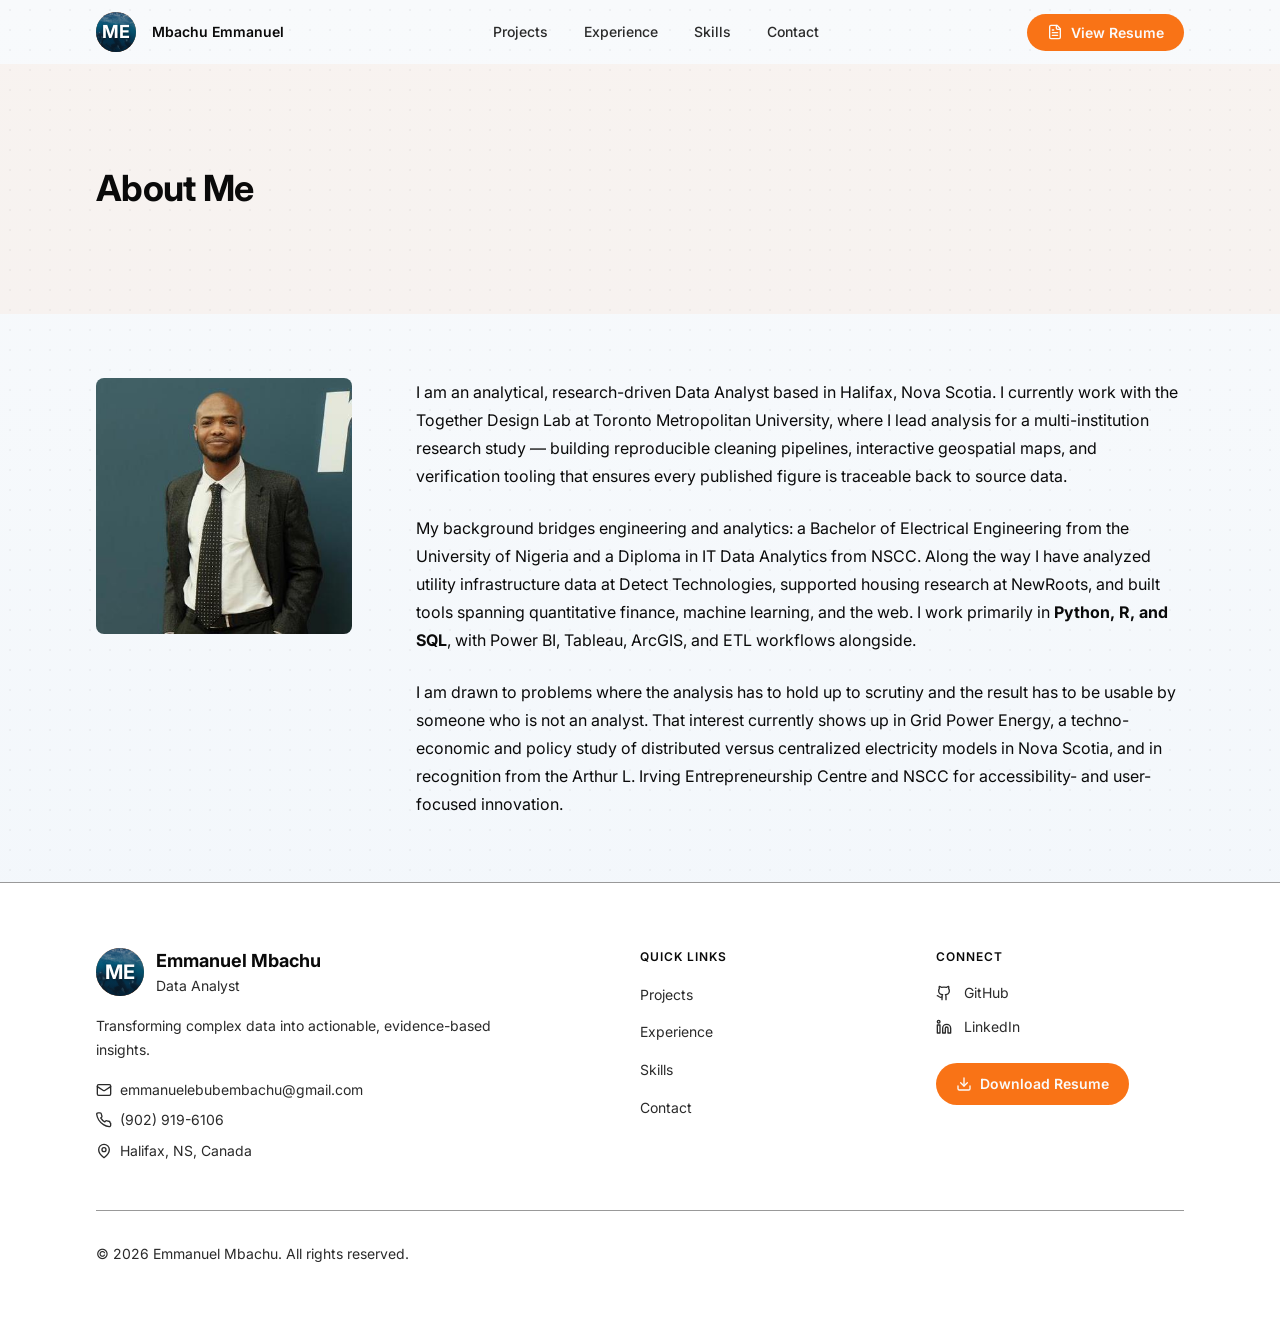
==== commit bfc41d61: "Update resume, add case studies, career graphs and orca identity Resume - Replace resume.pdf with th" ====
--- a/about.html
+++ b/about.html
@@ -19,7 +19,7 @@
     <div class="container header-inner">
       <!-- Logo -->
       <a href="index.html" class="logo" aria-label="Home">
-        <div class="logo-badge">ME</div>
+        <div class="logo-badge" data-orca-badge>ME</div>
         <span class="logo-name">Mbachu Emmanuel</span>
       </a>
 
@@ -91,23 +91,26 @@
         <!-- Text -->
         <div class="about-text">
           <p class="about-paragraph">
-            I am a data professional passionate about turning complex datasets
-            into clear, compelling stories. My work spans data science, machine
-            learning, and web development, with a focus on building tools that
-            make information accessible and actionable.
+            I am an analytical, research-driven Data Analyst based in Halifax, Nova Scotia.
+            I currently work with the Together Design Lab at Toronto Metropolitan University,
+            where I lead analysis for a multi-institution research study &mdash; building reproducible
+            cleaning pipelines, interactive geospatial maps, and verification tooling that ensures
+            every published figure is traceable back to source data.
           </p>
           <p class="about-paragraph">
-            With a strong foundation in statistical analysis and modern
-            development frameworks, I enjoy bridging the gap between raw data
-            and meaningful insights. Whether it is building predictive models,
-            crafting interactive dashboards, or designing full-stack
-            applications, I bring curiosity and rigor to every project.
+            My background bridges engineering and analytics: a Bachelor of Electrical Engineering
+            from the University of Nigeria and a Diploma in IT Data Analytics from NSCC. Along the way
+            I have analyzed utility infrastructure data at Detect Technologies, supported housing
+            research at NewRoots, and built tools spanning quantitative finance, machine learning,
+            and the web. I work primarily in <strong>Python, R, and SQL</strong>, with Power BI, Tableau,
+            ArcGIS, and ETL workflows alongside.
           </p>
           <p class="about-paragraph">
-            Outside of work, I am drawn to creative coding, generative art,
-            and exploring the intersection of technology and visual
-            storytelling. I am always looking for new ways to learn, create,
-            and collaborate.
+            I am drawn to problems where the analysis has to hold up to scrutiny and the result has to be
+            usable by someone who is not an analyst. That interest currently shows up in Grid Power Energy,
+            a techno-economic and policy study of distributed versus centralized electricity models in
+            Nova Scotia, and in recognition from the Arthur L. Irving Entrepreneurship Centre and NSCC for
+            accessibility- and user-focused innovation.
           </p>
         </div>
       </div>
@@ -123,13 +126,13 @@
         <!-- Brand -->
         <div class="footer-brand">
           <a href="index.html" class="footer-logo">
-            <div class="footer-logo-badge">ME</div>
+            <div class="footer-logo-badge" data-orca-badge>ME</div>
             <div>
               <p class="footer-logo-name">Emmanuel Mbachu</p>
-              <p class="footer-logo-title">Utility Data Analyst</p>
+              <p class="footer-logo-title">Data Analyst</p>
             </div>
           </a>
-          <p class="footer-tagline">Transforming complex utility data into actionable, evidence-based insights.</p>
+          <p class="footer-tagline">Transforming complex data into actionable, evidence-based insights.</p>
           <div class="footer-contact-list">
             <a href="mailto:emmanuelebubembachu@gmail.com" class="footer-contact-item">
               <svg xmlns="http://www.w3.org/2000/svg" width="16" height="16" viewBox="0 0 24 24" fill="none" stroke="currentColor" stroke-width="2" stroke-linecap="round" stroke-linejoin="round"><rect width="20" height="16" x="2" y="4" rx="2"/><path d="m22 7-8.97 5.7a1.94 1.94 0 0 1-2.06 0L2 7"/></svg>
--- a/css/styles.css
+++ b/css/styles.css
@@ -929,6 +929,46 @@
   color: var(--orange-muted);
 }
 
+/* Case study link — the primary action on research cards */
+.project-link.case {
+  color: var(--orange);
+  font-weight: 600;
+}
+
+.project-link.case:hover {
+  color: var(--orange-muted);
+}
+
+/* Case study link inside an experience timeline card */
+.exp-case-link {
+  display: inline-flex;
+  align-items: center;
+  gap: 0.4rem;
+  margin-top: 1rem;
+  font-size: 0.8125rem;
+  font-weight: 600;
+  color: var(--orange);
+  transition: color 0.2s ease, gap 0.2s ease;
+}
+
+.exp-case-link svg {
+  width: 0.9rem;
+  height: 0.9rem;
+}
+
+.exp-case-link:hover {
+  color: var(--orange-muted);
+  gap: 0.6rem;
+}
+
+.exp-case-arrow {
+  transition: transform 0.2s ease;
+}
+
+.exp-case-link:hover .exp-case-arrow {
+  transform: translateX(2px);
+}
+
 .project-link svg {
   width: 1rem;
   height: 1rem;
@@ -2129,4 +2169,86 @@
 .toast-msg {
   color: var(--muted-foreground);
   margin-top: 0.25rem;
-}+}
+/* ============================================================
+REDUCED MOTION
+Honour the OS setting site-wide: keep transitions perceptible but
+near-instant, and stop anything that loops or travels.
+============================================================ */
+@media (prefers-reduced-motion: reduce) {
+  html {
+    scroll-behavior: auto;
+  }
+
+  *, *::before, *::after {
+    animation-duration: 0.01ms !important;
+    animation-iteration-count: 1 !important;
+    transition-duration: 0.01ms !important;
+    scroll-behavior: auto !important;
+  }
+
+  .reveal {
+    transform: none;
+    opacity: 1;
+  }
+
+  .scroll-indicator {
+    display: none;
+  }
+}
+
+/* ============================================================
+ORCA BADGE
+The ME monogram rides on a slowly rotating orca photo. Images are
+decorative; the monogram carries the meaning, so it keeps a scrim
+behind it and stays legible over any frame.
+============================================================ */
+.orca-badge {
+  position: relative;
+  overflow: hidden;
+  isolation: isolate;
+  padding: 0;
+}
+
+.orca-badge-img {
+  position: absolute;
+  inset: 0;
+  width: 100%;
+  height: 100%;
+  object-fit: cover;
+  opacity: 0;
+  transition: opacity 1.4s ease;
+  z-index: 0;
+}
+
+.orca-badge-img.active {
+  opacity: 1;
+}
+
+/* Scrim: keeps the monogram readable whichever photo is showing */
+.orca-badge::after {
+  content: "";
+  position: absolute;
+  inset: 0;
+  background: linear-gradient(160deg, rgba(10, 30, 48, 0.34), rgba(6, 20, 34, 0.62));
+  z-index: 1;
+}
+
+.orca-badge-mono {
+  position: relative;
+  z-index: 2;
+  color: #ffffff;
+  font-weight: 700;
+  letter-spacing: 0.01em;
+  text-shadow: 0 1px 3px rgba(0, 0, 0, 0.55);
+}
+
+.logo:hover .orca-badge {
+  box-shadow: 0 0 0 2px rgba(249, 115, 22, 0.55);
+}
+
+@media (prefers-reduced-motion: reduce) {
+  .orca-badge-img {
+    transition: none;
+  }
+}
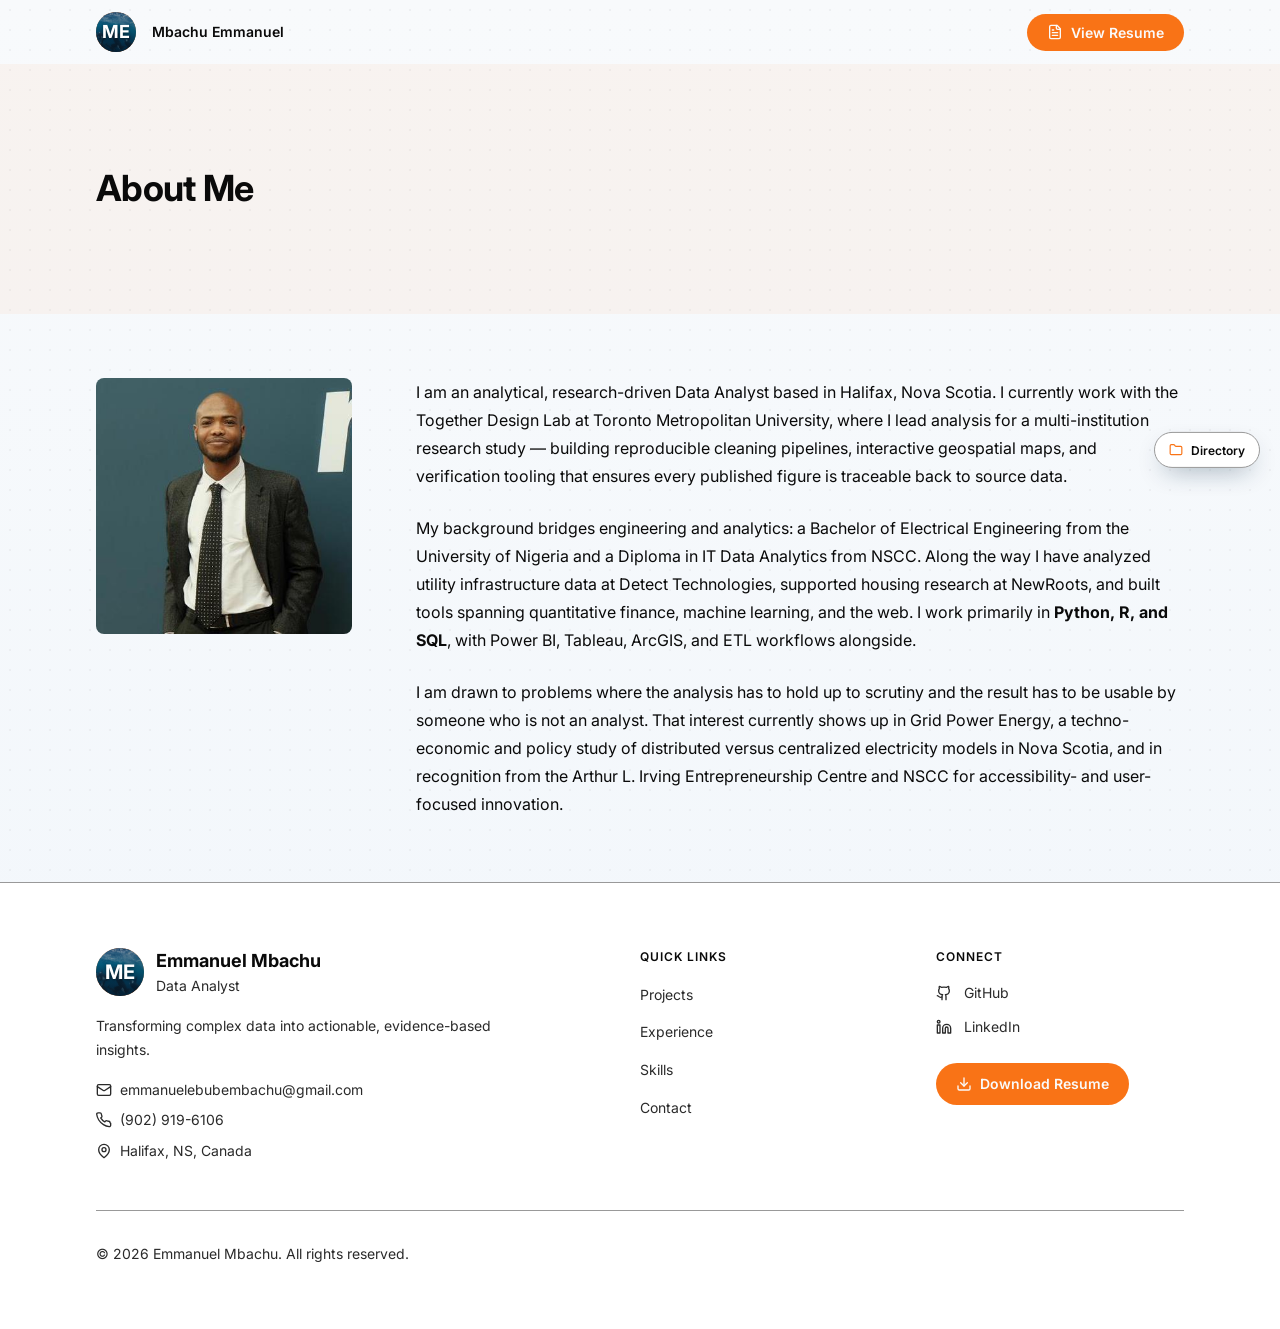
==== commit 708abb44: "Replace the top nav with a docked directory The header nav row and the directory card were two navig" ====
--- a/about.html
+++ b/about.html
@@ -23,13 +23,6 @@
         <span class="logo-name">Mbachu Emmanuel</span>
       </a>
 
-      <!-- Desktop Nav -->
-      <nav class="desktop-nav" aria-label="Main navigation">
-        <a href="index.html#projects"   class="nav-link">Projects</a>
-        <a href="index.html#experience" class="nav-link">Experience</a>
-        <a href="index.html#skills"     class="nav-link">Skills</a>
-        <a href="index.html#contact"    class="nav-link">Contact</a>
-      </nav>
 
       <!-- Right: Resume + Hamburger -->
       <div class="header-right">
--- a/css/styles.css
+++ b/css/styles.css
@@ -522,6 +522,13 @@
   padding-block: 4rem;
   position: relative;
   text-align: center;
+  /* The ambient glows below are deliberately larger than the hero and bleed
+     past its right edge. Without this they inflate the document's scroll
+     width and the whole page scrolls sideways between 641px and 1099px,
+     where the hero spans the full container. `clip` (not `hidden`) trims the
+     horizontal bleed without creating a scroll container or touching the
+     vertical axis — nothing inside the hero extends past its bottom edge. */
+  overflow-x: clip;
 }
 
 /* Soft ambient glows behind the hero to add warmth without heavy imagery */
@@ -690,7 +697,8 @@
   align-items: center;
   justify-content: center;
   gap: 1rem;
-  margin-top: 1rem;
+  /* Breathing room between the contact line and the calls to action */
+  margin-top: 2.25rem;
 }
 
 /* Scroll indicator */
@@ -1048,11 +1056,31 @@
 .timeline {
   position: relative;
   margin-left: 1.25rem;
-  border-left: 2px solid var(--charcoal-light);
+  /* Transparent border preserves the original geometry; the visible line is
+     the gradient below, so it can fade out rather than stop on a hard edge. */
+  border-left: 2px solid transparent;
   padding-left: 2rem;
   display: flex;
   flex-direction: column;
   gap: 2.5rem;
+}
+
+.timeline::before {
+  content: "";
+  position: absolute;
+  left: -2px;
+  top: 0.6rem;      /* starts at the centre of the first node */
+  bottom: 0;
+  width: 2px;
+  border-radius: 1px;
+  background: linear-gradient(
+    180deg,
+    var(--orange) 0%,
+    rgba(249, 115, 22, 0.55) 14%,
+    rgba(120, 126, 134, 0.55) 45%,
+    rgba(120, 126, 134, 0.35) 80%,
+    rgba(120, 126, 134, 0) 100%
+  );
 }
 
 .timeline-item {
@@ -2252,3 +2280,333 @@
     transition: none;
   }
 }
+
+/* ============================================================
+BACK TO TOP
+============================================================ */
+.back-to-top {
+  position: fixed;
+  right: 1.25rem;
+  bottom: 1.25rem;
+  z-index: 60;
+  display: flex;
+  align-items: center;
+  justify-content: center;
+  width: 2.9rem;
+  height: 2.9rem;
+  border-radius: 9999px;
+  background-color: var(--orange);
+  color: var(--orange-foreground);
+  box-shadow: 0 8px 24px -6px rgba(249, 115, 22, 0.55), 0 2px 6px rgba(0, 0, 0, 0.16);
+  opacity: 0;
+  visibility: hidden;
+  transform: translateY(12px) scale(0.94);
+  transition: opacity 0.25s ease, transform 0.25s ease, visibility 0.25s, background-color 0.2s ease;
+}
+
+.back-to-top.show {
+  opacity: 1;
+  visibility: visible;
+  transform: translateY(0) scale(1);
+}
+
+.back-to-top:hover {
+  background-color: var(--orange-muted);
+  transform: translateY(-2px) scale(1.04);
+}
+
+.back-to-top:focus-visible {
+  outline: 2px solid var(--foreground);
+  outline-offset: 3px;
+}
+
+.back-to-top svg {
+  width: 1.15rem;
+  height: 1.15rem;
+}
+
+@media (max-width: 640px) {
+  .back-to-top {
+    right: 1rem;
+    bottom: 1rem;
+    width: 2.75rem;
+    height: 2.75rem;
+  }
+}
+
+@media print {
+  .back-to-top { display: none; }
+}
+
+/* ============================================================
+CONTACT DETAILS — never break an address across lines
+============================================================ */
+.hero-meta-item,
+.footer-contact-item,
+.contact-card-value {
+  white-space: nowrap;
+}
+
+/* Scale the address down rather than let it wrap or overflow */
+.hero-meta-item {
+  font-size: clamp(0.72rem, 3.3vw, 0.9rem);
+}
+
+.footer-contact-item,
+.contact-card-value {
+  font-size: clamp(0.7rem, 3.1vw, 0.875rem);
+}
+
+.contact-card-value {
+  overflow: hidden;
+  text-overflow: ellipsis;
+}
+
+@media (min-width: 480px) {
+  .hero-meta-item { font-size: 0.9rem; }
+  .footer-contact-item,
+  .contact-card-value { font-size: 0.875rem; }
+}
+
+/* Stack the two meta items on narrow screens so each keeps its own line */
+@media (max-width: 479px) {
+  .hero-meta {
+    flex-direction: column;
+    gap: 0.6rem;
+  }
+}
+
+/* ============================================================
+MOBILE FIXES
+============================================================ */
+/* Flex children need min-width:0 or a nowrap child forces the card wider
+   than its container instead of ellipsing. */
+.contact-card > * {
+  min-width: 0;
+}
+
+.contact-card-value {
+  max-width: 100%;
+}
+
+@media (max-width: 400px) {
+  .contact-card {
+    gap: 0.75rem;
+    padding: 1rem;
+  }
+}
+
+/* The resume modal header ran off-screen on phones */
+@media (max-width: 560px) {
+  .modal-header {
+    flex-wrap: wrap;
+    gap: 0.6rem;
+    padding: 0.85rem 1rem;
+  }
+
+  .modal-title {
+    font-size: 0.9375rem;
+    order: 1;
+    flex: 1 1 auto;
+    min-width: 0;
+  }
+
+  .modal-header-actions {
+    order: 2;
+    flex-wrap: wrap;
+    gap: 0.4rem;
+  }
+
+  .modal-close-btn {
+    order: 1;
+    margin-left: auto;
+  }
+}
+
+/* Very narrow phones: give the modal its full width back */
+@media (max-width: 400px) {
+  .modal-overlay {
+    padding: 0.5rem;
+  }
+
+  .modal-header {
+    padding-inline: 0.75rem;
+  }
+
+  .modal-action-btn,
+  .modal-action-dl {
+    padding: 0.4rem 0.55rem;
+    font-size: 0.6875rem;
+  }
+}
+
+
+/* ============================================================
+PROJECT CARD INTERIOR ALIGNMENT
+Card heights already match per row (flex column + height:100% + a footer
+pinned with margin-top:auto). Reserving two lines for the subtitle lines
+the skill chips up across the row as well.
+============================================================ */
+.project-subtitle {
+  min-height: 2.6em;
+}
+
+@media (max-width: 639px) {
+  .project-subtitle { min-height: 0; }
+}
+
+/* ============================================================
+DIRECTORY DOCK
+The directory is the site navigation now that the top nav row is gone,
+so it follows you down the page: a compact launcher that expands into
+the full tree, and shrinks back out of the way when closed.
+============================================================ */
+.dir-dock {
+  position: fixed;
+  right: 1.25rem;
+  top: 50%;
+  transform: translateY(-50%) translateX(120%);
+  z-index: 55;
+  display: flex;
+  flex-direction: column;
+  align-items: flex-end;
+  gap: 0.6rem;
+  opacity: 0;
+  visibility: hidden;
+  transition: transform 0.32s cubic-bezier(0.2, 0.8, 0.3, 1), opacity 0.28s ease, visibility 0.28s;
+}
+
+.dir-dock.show {
+  transform: translateY(-50%) translateX(0);
+  opacity: 1;
+  visibility: visible;
+}
+
+.dir-dock-toggle {
+  display: inline-flex;
+  align-items: center;
+  gap: 0.45rem;
+  padding: 0.6rem 0.9rem;
+  border-radius: 9999px;
+  background-color: var(--card);
+  border: 1px solid var(--border);
+  color: var(--foreground);
+  font-size: 0.75rem;
+  font-weight: 600;
+  box-shadow: 0 10px 26px -10px rgba(12, 45, 72, 0.45);
+  transition: border-color 0.2s ease, transform 0.2s ease, color 0.2s ease;
+}
+
+.dir-dock-toggle svg {
+  color: var(--orange);
+  flex-shrink: 0;
+}
+
+.dir-dock-toggle:hover {
+  border-color: var(--orange);
+  color: var(--orange);
+  transform: translateX(-3px);
+}
+
+.dir-dock-toggle:focus-visible {
+  outline: 2px solid var(--ring);
+  outline-offset: 3px;
+}
+
+.dir-dock.is-open .dir-dock-toggle {
+  border-color: var(--orange);
+  color: var(--orange);
+}
+
+.dir-dock-panel {
+  width: 16.5rem;
+  max-height: min(70vh, 32rem);
+  overflow-y: auto;
+  background-color: var(--card);
+  border: 1px solid var(--border);
+  border-radius: 0.75rem;
+  box-shadow: 0 18px 40px -16px rgba(12, 45, 72, 0.5);
+  animation: dockIn 0.24s cubic-bezier(0.2, 0.8, 0.3, 1);
+}
+
+@keyframes dockIn {
+  from { opacity: 0; transform: translateY(-6px) scale(0.98); }
+  to   { opacity: 1; transform: translateY(0) scale(1); }
+}
+
+.dir-dock-head {
+  display: flex;
+  align-items: center;
+  justify-content: space-between;
+  gap: 0.6rem;
+  padding: 0.6rem 0.75rem;
+  background-color: #f3f5f8;
+  border-bottom: 1px solid var(--border);
+  position: sticky;
+  top: 0;
+}
+
+.dir-dock-close {
+  display: flex;
+  align-items: center;
+  justify-content: center;
+  width: 1.6rem;
+  height: 1.6rem;
+  border-radius: 0.35rem;
+  color: var(--muted-foreground);
+  flex-shrink: 0;
+}
+
+.dir-dock-close svg {
+  width: 0.95rem;
+  height: 0.95rem;
+}
+
+.dir-dock-close:hover {
+  background-color: var(--secondary);
+  color: var(--foreground);
+}
+
+.dir-dock-close:focus-visible {
+  outline: 2px solid var(--ring);
+  outline-offset: 1px;
+}
+
+/* Keep clear of the back-to-top control */
+@media (max-width: 900px) {
+  .dir-dock {
+    top: auto;
+    bottom: 1rem;
+    right: 4.5rem;
+    transform: translateX(120%);
+    flex-direction: column-reverse;
+    align-items: flex-end;
+  }
+
+  .dir-dock.show {
+    transform: translateX(0);
+  }
+
+  .dir-dock-panel {
+    width: min(17rem, calc(100vw - 6rem));
+    max-height: 60vh;
+  }
+
+  .dir-dock-label {
+    display: none;
+  }
+
+  .dir-dock-toggle {
+    padding: 0.65rem;
+  }
+}
+
+@media print {
+  .dir-dock { display: none; }
+}
+
+@media (prefers-reduced-motion: reduce) {
+  .dir-dock { transition: opacity 0.01ms; }
+  .dir-dock-panel { animation: none; }
+  .dir-dock-toggle:hover { transform: none; }
+}
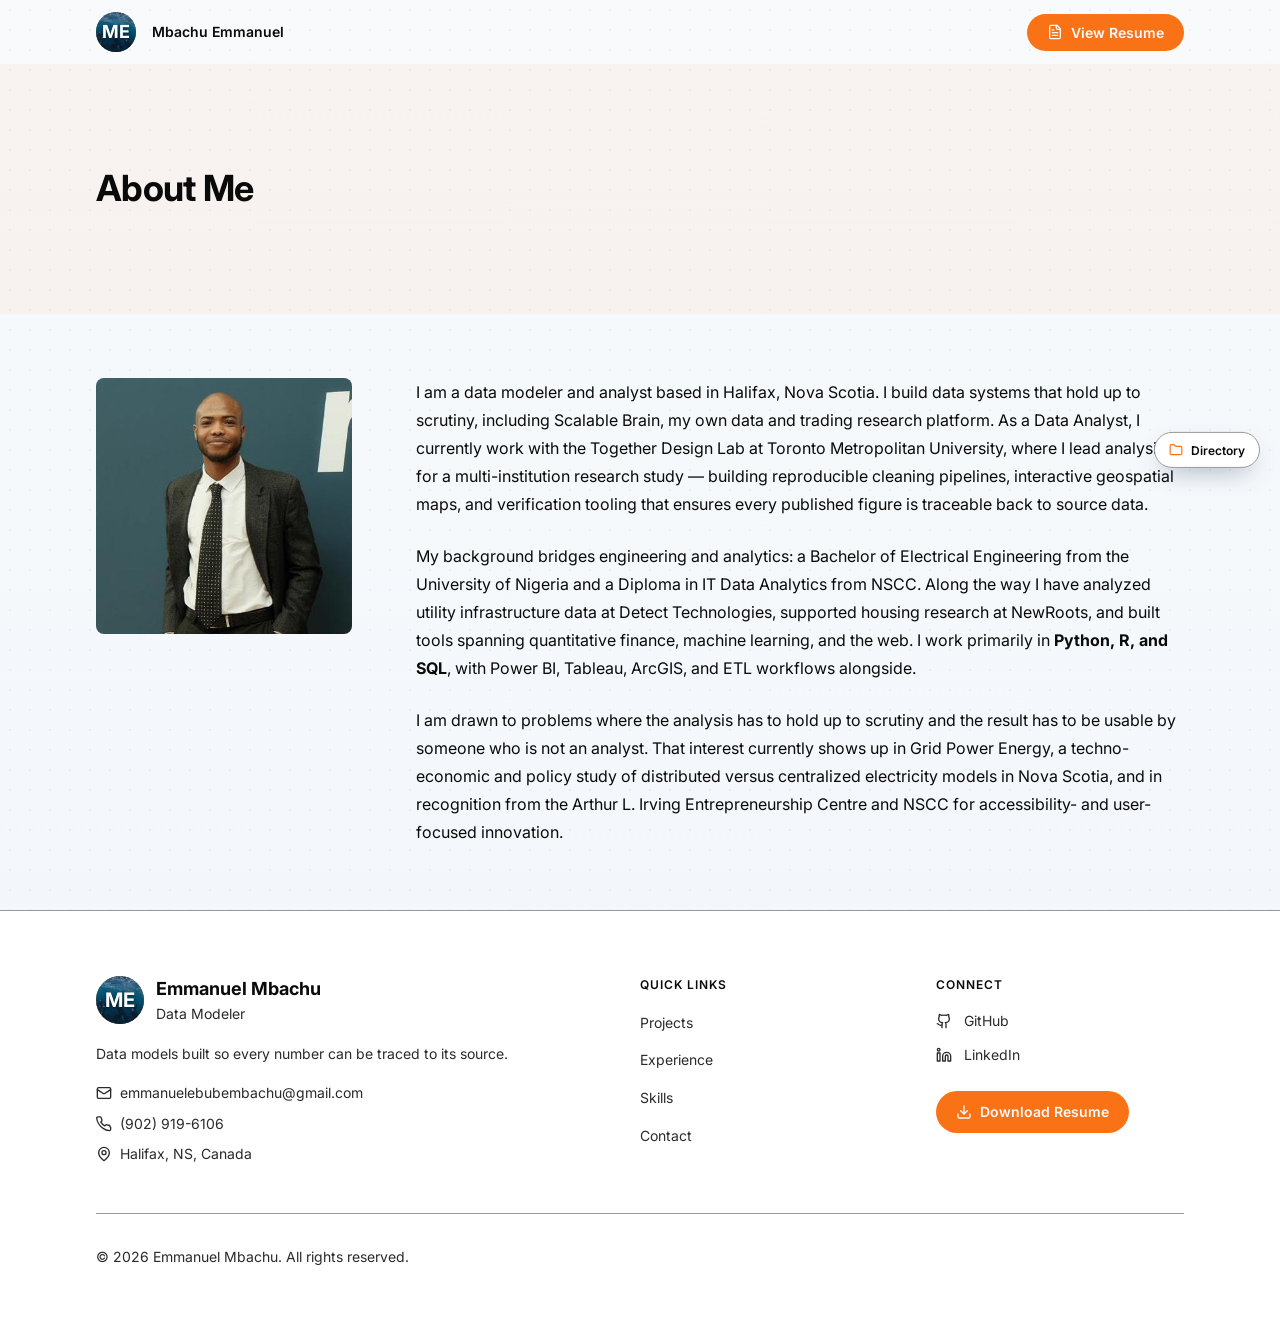
==== commit 806a286a: "Reposition as data modeler and add Scalable Brain live strip Keeps employment titles unchanged. Poin" ====
--- a/about.html
+++ b/about.html
@@ -3,7 +3,7 @@
 <head>
   <meta charset="UTF-8" />
   <meta name="viewport" content="width=device-width, initial-scale=1.0" />
-  <meta name="description" content="About Mbachu Emmanuel - Data Analyst passionate about turning complex datasets into clear, compelling stories." />
+  <meta name="description" content="About Emmanuel Mbachu, a data modeler and analyst who builds data systems that can be traced and audited." />
   <title>About | Mbachu Emmanuel</title>
   <link rel="preconnect" href="https://fonts.googleapis.com" />
   <link rel="preconnect" href="https://fonts.gstatic.com" crossorigin />
@@ -84,8 +84,7 @@
         <!-- Text -->
         <div class="about-text">
           <p class="about-paragraph">
-            I am an analytical, research-driven Data Analyst based in Halifax, Nova Scotia.
-            I currently work with the Together Design Lab at Toronto Metropolitan University,
+            I am a data modeler and analyst based in Halifax, Nova Scotia. I build data systems that hold up to scrutiny, including Scalable Brain, my own data and trading research platform. As a Data Analyst, I currently work with the Together Design Lab at Toronto Metropolitan University,
             where I lead analysis for a multi-institution research study &mdash; building reproducible
             cleaning pipelines, interactive geospatial maps, and verification tooling that ensures
             every published figure is traceable back to source data.
@@ -122,10 +121,10 @@
             <div class="footer-logo-badge" data-orca-badge>ME</div>
             <div>
               <p class="footer-logo-name">Emmanuel Mbachu</p>
-              <p class="footer-logo-title">Data Analyst</p>
+              <p class="footer-logo-title">Data Modeler</p>
             </div>
           </a>
-          <p class="footer-tagline">Transforming complex data into actionable, evidence-based insights.</p>
+          <p class="footer-tagline">Data models built so every number can be traced to its source.</p>
           <div class="footer-contact-list">
             <a href="mailto:emmanuelebubembachu@gmail.com" class="footer-contact-item">
               <svg xmlns="http://www.w3.org/2000/svg" width="16" height="16" viewBox="0 0 24 24" fill="none" stroke="currentColor" stroke-width="2" stroke-linecap="round" stroke-linejoin="round"><rect width="20" height="16" x="2" y="4" rx="2"/><path d="m22 7-8.97 5.7a1.94 1.94 0 0 1-2.06 0L2 7"/></svg>
--- a/css/styles.css
+++ b/css/styles.css
@@ -1364,13 +1364,22 @@
 ============================================================ */
 .contact-grid {
   display: grid;
+  /* minmax(0,…) not the implicit `auto`: an auto track floors at min-content,
+     and the nowrap email address makes min-content wider than a 320px phone. */
+  grid-template-columns: minmax(0, 1fr);
   gap: 3rem;
 }
 
 @media (min-width: 1024px) {
   .contact-grid {
-    grid-template-columns: 2fr 3fr;
-  }
+    grid-template-columns: minmax(0, 2fr) minmax(0, 3fr);
+  }
+}
+
+.contact-info,
+.contact-form,
+.contact-cards {
+  min-width: 0;
 }
 
 .contact-info {
@@ -2392,7 +2401,14 @@
 @media (max-width: 400px) {
   .contact-card {
     gap: 0.75rem;
-    padding: 1rem;
+    padding: 0.9rem;
+  }
+
+  /* The icon is decorative and the card already carries a text label
+     ("Email" / "Phone" / "Location"). Dropping it here buys the 60px the
+     address needs to stay on one readable line instead of ellipsing. */
+  .contact-card-icon {
+    display: none;
   }
 }
 
@@ -2610,3 +2626,475 @@
   .dir-dock-panel { animation: none; }
   .dir-dock-toggle:hover { transform: none; }
 }
+
+/* ============================================================
+FOCUS VISIBILITY
+The global reset sets `outline: none` on *, which removed the focus ring
+from almost everything. Restore it once, globally, so keyboard users are
+not navigating blind. --ring is darkened here because #F97316 measures
+2.80:1 on white — below the 3:1 minimum for a focus indicator.
+============================================================ */
+:root {
+  --ring: #C2410C;          /* 5.18:1 on white */
+  --orange-text: #9a3412;   /* 7.31:1 on white — orange used as text */
+}
+
+*:focus-visible {
+  outline: 2px solid var(--ring);
+  outline-offset: 2px;
+  border-radius: 0.2rem;
+}
+
+.btn:focus-visible,
+.form-submit:focus-visible,
+.project-link:focus-visible,
+.footer-link:focus-visible,
+.footer-social-link:focus-visible,
+.footer-resume-btn:focus-visible,
+.exp-case-link:focus-visible,
+.logo:focus-visible,
+.hamburger-btn:focus-visible {
+  outline: 2px solid var(--ring);
+  outline-offset: 3px;
+}
+
+/* ============================================================
+ORANGE AS TEXT
+#F97316 is 2.80:1 on white — fine as a fill, unreadable as body text.
+Anywhere it carries words on a light surface, use the darker step.
+============================================================ */
+.exp-card-company,
+.info-card-sub,
+.project-link.case,
+.project-link.live,
+.exp-case-link,
+.hero-subtitle {
+  color: var(--orange-text);
+}
+
+.project-link.case:hover,
+.project-link.live:hover,
+.exp-case-link:hover {
+  color: #7c2d12;
+}
+
+/* Small greys that measured below 4.5:1 */
+.tree-note { color: #667180; }          /* was #8a939d — 3.12:1 */
+.dir-foot  { color: #5b636d; }          /* was #6b7580 — 4.48:1 */
+
+/* ============================================================
+TOUCH TARGETS
+Measured at 390px: carousel dots 7px, tree rows 27px, project links
+19px, chips 17-34px. Anything a finger has to hit gets ~44px on touch.
+============================================================ */
+@media (max-width: 900px) {
+  /* Keep the dot small but give it a finger-sized hit area */
+  .orca-dot {
+    position: relative;
+  }
+
+  .orca-dot::after {
+    content: "";
+    position: absolute;
+    left: 50%;
+    top: 50%;
+    transform: translate(-50%, -50%);
+    width: 44px;
+    height: 44px;
+  }
+
+  .orca-dots { gap: 0.85rem; }
+
+  .orca-nav {
+    width: 2.75rem;
+    height: 2.75rem;
+  }
+
+  .tree-folder,
+  .tree-file {
+    padding-block: 0.72rem;
+  }
+
+  /* Hover underline is dead on touch — mark file rows permanently */
+  .tree-file .tree-name {
+    text-decoration: underline;
+    text-decoration-color: rgba(0, 0, 0, 0.22);
+    text-underline-offset: 2px;
+  }
+
+  .dir-dock-toggle {
+    min-width: 2.75rem;
+    min-height: 2.75rem;
+  }
+
+  /* The dock is the primary navigation now — it needs a name on screen */
+  .dir-dock-label {
+    display: inline !important;
+    font-size: 0.6875rem;
+  }
+
+  .modal-close-btn,
+  .skill-modal .modal-close-btn {
+    width: 2.75rem;
+    height: 2.75rem;
+  }
+}
+
+@media (max-width: 640px) {
+  .project-link {
+    padding-block: 0.6rem;
+    min-height: 2.75rem;
+  }
+
+  .project-links { gap: 1.25rem; }
+
+  .filter-btn,
+  .skill-tag,
+  .form-submit,
+  .btn {
+    min-height: 2.75rem;
+  }
+
+  .footer-link,
+  .footer-social-link,
+  .footer-contact-item {
+    display: inline-flex;
+    align-items: center;
+    min-height: 2.5rem;
+  }
+}
+
+/* ============================================================
+MOBILE VERTICAL RHYTHM
+.section carried 96px of padding at every width down to 320px, which is
+~230-280px of dead space between sections on a phone.
+============================================================ */
+@media (max-width: 640px) {
+  .section {
+    padding-block: 3rem;
+  }
+
+  .section-header {
+    margin-bottom: 2rem;
+  }
+}
+
+/* Timeline bullets were squeezed to a 25-character column at 320px */
+@media (max-width: 400px) {
+  .timeline {
+    padding-left: 1.25rem;
+    margin-left: 0.5rem;
+  }
+
+  .exp-card {
+    padding: 1rem;
+  }
+}
+
+/* Contact values bottomed out at 11.2px on a 320px screen */
+.hero-meta-item {
+  font-size: clamp(0.8125rem, 3.3vw, 0.9rem);
+}
+
+.footer-contact-item,
+.contact-card-value {
+  font-size: clamp(0.8125rem, 3.1vw, 0.875rem);
+}
+
+/* `hidden` is a UA `display:none`, which loses to .project-card's
+   display:flex — so state it explicitly. */
+[hidden] {
+  display: none !important;
+}
+
+/* "Show all projects" control */
+.projects-more {
+  display: flex;
+  justify-content: center;
+  margin-top: 1.75rem;
+}
+
+.projects-more-btn {
+  width: 100%;
+  max-width: 22rem;
+  justify-content: center;
+}
+
+/* ============================================================
+MOBILE DENSITY
+A phone card was 414px, 196px of which was a decorative thumbnail. The
+card becomes a row: small square thumb, then the text. Same information,
+roughly a third of the height, and more cards visible per screen.
+============================================================ */
+@media (max-width: 639px) {
+  .projects-grid {
+    gap: 0.85rem;
+  }
+
+  .project-card {
+    flex-direction: row;
+    align-items: stretch;
+    border-radius: 0.65rem;
+  }
+
+  .project-card:hover {
+    transform: none;   /* no hover on touch; keep the row still */
+  }
+
+  .project-thumb {
+    flex: 0 0 6.5rem;
+    width: 6.5rem;
+    aspect-ratio: auto;
+    align-self: stretch;
+    border-radius: 0;
+  }
+
+  .project-thumb-gradient { display: none; }
+
+  .project-body {
+    padding: 0.8rem 0.9rem;
+    gap: 0.15rem;
+    min-width: 0;
+  }
+
+  .project-title {
+    font-size: 0.9375rem;
+    line-height: 1.3;
+  }
+
+  .project-subtitle {
+    min-height: 0;
+    font-size: 0.75rem;
+    line-height: 1.4;
+    display: -webkit-box;
+    -webkit-line-clamp: 2;
+    -webkit-box-orient: vertical;
+    overflow: hidden;
+  }
+
+  /* Two chips carry the signal; the rest is noise at this size */
+  .project-skills {
+    margin-top: 0.4rem;
+    gap: 0.3rem;
+  }
+
+  .project-skills .skill-badge:nth-child(n + 3) { display: none; }
+
+  .skill-badge {
+    font-size: 0.625rem;
+    padding: 0.15rem 0.45rem;
+  }
+
+  .project-links {
+    margin-top: 0.5rem;
+    padding-top: 0.5rem;
+    gap: 1rem;
+  }
+
+  .project-link {
+    font-size: 0.6875rem;
+    padding-block: 0.45rem;
+    min-height: 2.25rem;
+  }
+
+  .project-link svg { width: 0.85rem; height: 0.85rem; }
+
+  /* ---- Skills: five titled cards become one chip field ---- */
+  .skills-grid {
+    display: block;
+  }
+
+  .skill-category-card {
+    border: 0;
+    background: none;
+    padding: 0;
+    margin-bottom: 1rem;
+  }
+
+  .skill-cat-header {
+    margin-bottom: 0.5rem;
+  }
+
+  .skill-cat-icon { display: none; }
+
+  .skill-cat-name {
+    font-size: 0.6875rem;
+    text-transform: uppercase;
+    letter-spacing: 0.08em;
+    color: var(--muted-foreground);
+  }
+
+  /* ---- Contact: the three cards duplicate the footer ---- */
+  .contact-grid { gap: 1.5rem; }
+  .contact-cards { gap: 0.5rem; }
+
+  .contact-card {
+    padding: 0.7rem 0.85rem;
+    border-radius: 0.55rem;
+  }
+
+  .contact-card-label {
+    font-size: 0.625rem;
+    text-transform: uppercase;
+    letter-spacing: 0.06em;
+  }
+
+  /* ---- Footer: Quick Links repeat the menu and the directory; the
+         contact block repeats the section directly above it ---- */
+  .footer-links,
+  .footer-grid > div:nth-child(2),
+  .footer-contact-list {
+    display: none;
+  }
+
+  .footer-grid {
+    gap: 1.25rem;
+  }
+
+  .footer-tagline {
+    font-size: 0.8125rem;
+  }
+
+  .footer-inner {
+    padding-block: 2rem 1.5rem;
+  }
+}
+
+/* ============================================================
+EXPERIENCE / INFO DISCLOSURES
+Desktop keeps everything open; the folding is a phone concern only.
+============================================================ */
+.exp-more-bullets,
+.exp-more-roles,
+.info-disclosure {
+  display: none;
+}
+
+@media (max-width: 639px) {
+  /* --- bullets --- */
+  .exp-card-list-item.exp-bullet-extra { display: none; }
+  .exp-card.bullets-open .exp-card-list-item.exp-bullet-extra { display: flex; }
+
+  .exp-more-bullets {
+    display: inline-flex;
+    align-items: center;
+    min-height: 2.5rem;
+    margin-top: 0.4rem;
+    font-size: 0.75rem;
+    font-weight: 600;
+    color: var(--orange-text);
+  }
+
+  /* --- roles --- */
+  .timeline .timeline-item.exp-role-extra { display: none; }
+  .timeline.roles-open .timeline-item.exp-role-extra { display: block; }
+
+  .exp-more-roles {
+    display: flex;
+    align-items: center;
+    justify-content: center;
+    width: 100%;
+    min-height: 2.75rem;
+    margin-top: 1.25rem;
+    padding: 0.6rem 1rem;
+    font-size: 0.8125rem;
+    font-weight: 600;
+    color: var(--foreground);
+    background-color: var(--card);
+    border: 1px solid var(--border);
+    border-radius: 9999px;
+  }
+
+  /* --- education / awards / volunteer --- */
+  .info-disclosure {
+    display: flex;
+    align-items: center;
+    justify-content: space-between;
+    gap: 0.75rem;
+    width: 100%;
+    min-height: 2.75rem;
+    padding: 0.7rem 0.95rem;
+    font-size: 0.8125rem;
+    font-weight: 600;
+    color: var(--foreground);
+    background-color: var(--card);
+    border: 1px solid var(--border);
+    border-radius: 0.55rem;
+  }
+
+  .info-disclosure[aria-expanded="true"] {
+    border-color: var(--orange);
+    border-bottom-left-radius: 0;
+    border-bottom-right-radius: 0;
+  }
+
+  .info-disclosure::after {
+    content: "";
+    width: 0.5rem;
+    height: 0.5rem;
+    margin-left: auto;
+    border-right: 2px solid var(--muted-foreground);
+    border-bottom: 2px solid var(--muted-foreground);
+    transform: rotate(45deg) translate(-2px, -2px);
+    transition: transform 0.2s ease;
+  }
+
+  .info-disclosure[aria-expanded="true"]::after {
+    transform: rotate(-135deg) translate(-2px, -2px);
+  }
+
+  .info-disclosure-count {
+    font-size: 0.6875rem;
+    font-weight: 700;
+    color: var(--muted-foreground);
+    background-color: var(--secondary);
+    border-radius: 9999px;
+    padding: 0.1rem 0.5rem;
+  }
+
+  .info-cards { display: none; }
+  .info-cards.cards-open { display: flex; }
+
+  /* The column headers above each group now duplicate the disclosure label */
+  .exp-right-col .exp-col-header { display: none; }
+
+  .exp-right-col { gap: 0.75rem; }
+  .experience-grid { gap: 2rem; }
+}
+
+/* ============================================================
+CATEGORY FILTER
+The count makes the filter's value legible — tapping one collapses the
+grid from 19 cards to a handful. On phones the chips become a single
+scrolling row instead of four wrapped lines.
+============================================================ */
+.filter-count {
+  margin-left: 0.4rem;
+  font-size: 0.6875rem;
+  font-weight: 700;
+  opacity: 0.65;
+}
+
+@media (max-width: 639px) {
+  .category-filter {
+    flex-wrap: nowrap;
+    overflow-x: auto;
+    justify-content: flex-start;
+    scroll-snap-type: x proximity;
+    -webkit-overflow-scrolling: touch;
+    scrollbar-width: none;
+    padding-bottom: 0.25rem;
+    /* bleed to the screen edges so the row reads as scrollable */
+    margin-inline: -1rem;
+    padding-inline: 1rem;
+  }
+
+  .category-filter::-webkit-scrollbar { display: none; }
+
+  .filter-btn {
+    flex: 0 0 auto;
+    scroll-snap-align: start;
+    font-size: 0.75rem;
+    padding: 0.5rem 0.85rem;
+  }
+}
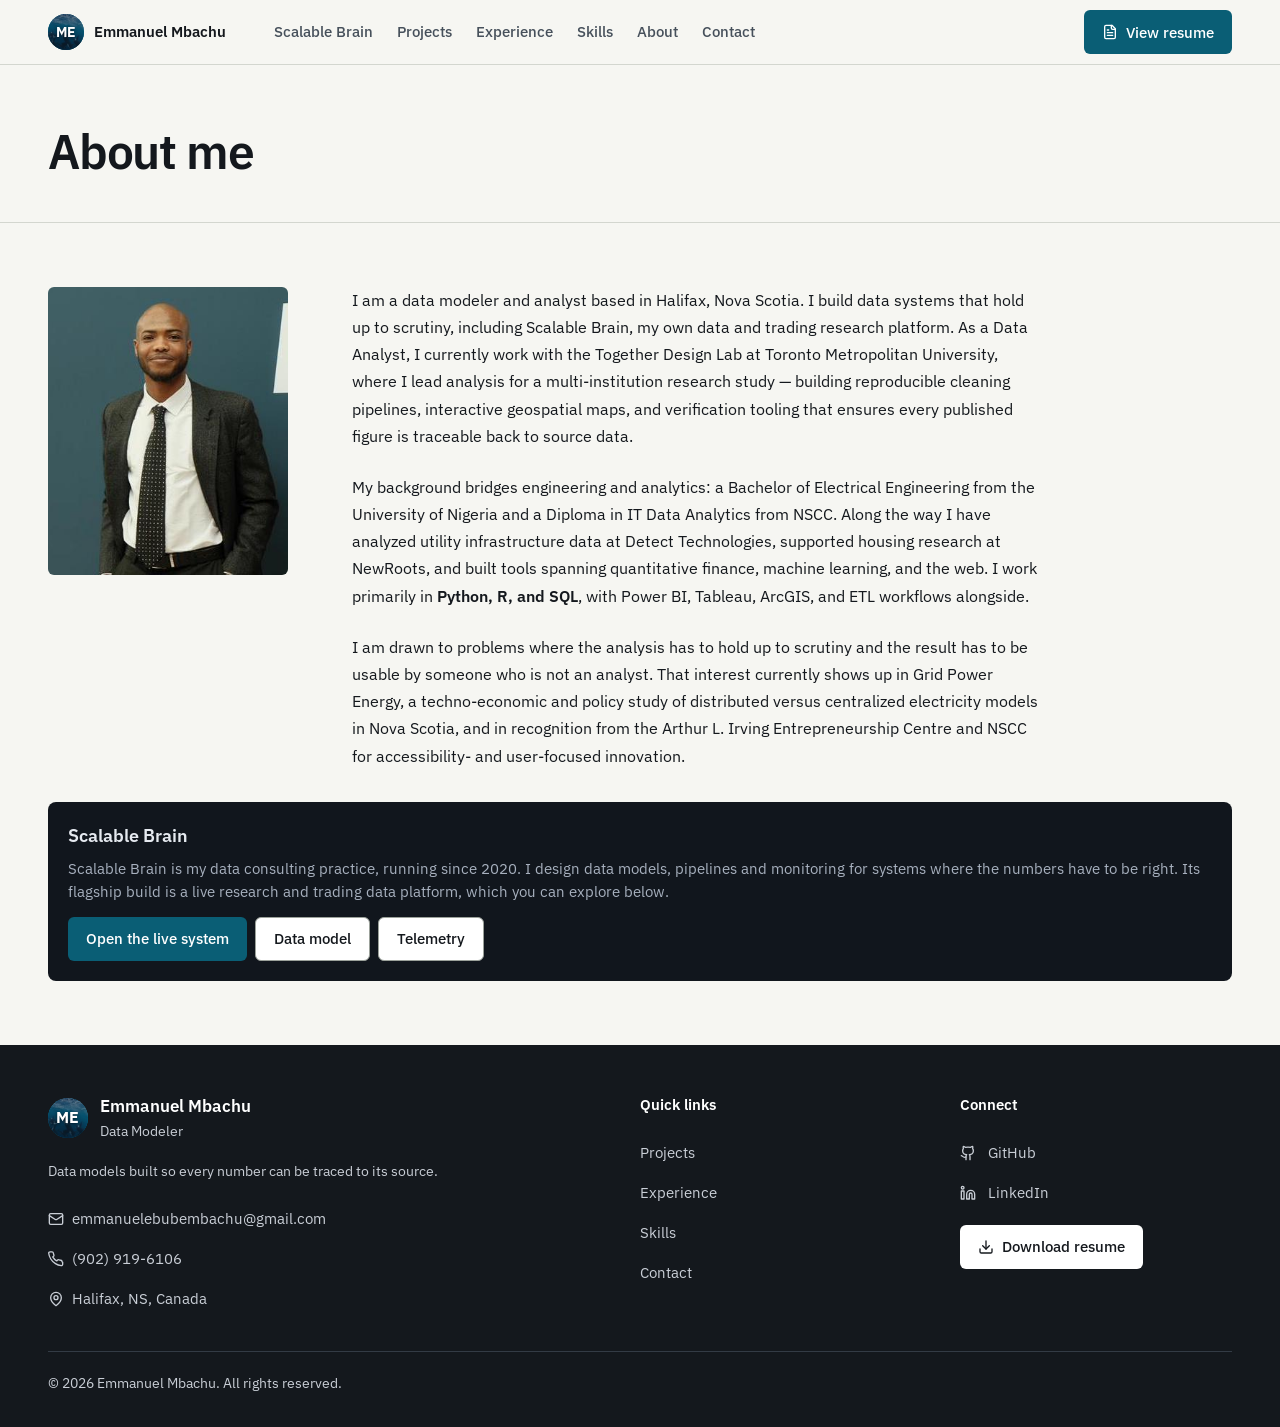
==== commit bec0e1e3: "Redesign the portfolio around the data modeler headline and Scalable Brain One visual direction on e" ====
--- a/about.html
+++ b/about.html
@@ -7,49 +7,46 @@
   <title>About | Mbachu Emmanuel</title>
   <link rel="preconnect" href="https://fonts.googleapis.com" />
   <link rel="preconnect" href="https://fonts.gstatic.com" crossorigin />
-  <link href="https://fonts.googleapis.com/css2?family=Inter:wght@400;500;600;700&display=swap" rel="stylesheet" />
-  <link rel="stylesheet" href="css/styles.css" />
+  <link href="https://fonts.googleapis.com/css2?family=IBM+Plex+Mono:wght@400;500&family=IBM+Plex+Sans:wght@400;500;600&display=swap" rel="stylesheet" />
+  <link rel="stylesheet" href="css/styles.css?v=20261106c" />
+  <link rel="stylesheet" href="css/design.css?v=20261106c" />
 </head>
 <body>
 
   <!-- ============================================================
        HEADER
        ============================================================ -->
+  <a class="skip-link" href="#main">Skip to content</a>
   <header class="site-header">
     <div class="container header-inner">
-      <!-- Logo -->
-      <a href="index.html" class="logo" aria-label="Home">
+      <a href="index.html" class="logo" aria-label="Emmanuel Mbachu, home">
         <div class="logo-badge" data-orca-badge>ME</div>
-        <span class="logo-name">Mbachu Emmanuel</span>
+        <span class="logo-name">Emmanuel Mbachu</span>
       </a>
-
-
-      <!-- Right: Resume + Hamburger -->
+      <nav class="desktop-nav" aria-label="Main">
+        <a href="index.html#scalable-brain" class="nav-link" data-section="scalable-brain">Scalable Brain</a>
+        <a href="index.html#projects" class="nav-link" data-section="projects">Projects</a>
+        <a href="index.html#experience" class="nav-link" data-section="experience">Experience</a>
+        <a href="index.html#skills" class="nav-link" data-section="skills">Skills</a>
+        <a href="about.html" class="nav-link">About</a>
+        <a href="index.html#contact" class="nav-link" data-section="contact">Contact</a>
+      </nav>
       <div class="header-right">
-        <button class="btn btn-orange resume-btn" data-resume-trigger aria-label="View Resume">
-          <svg xmlns="http://www.w3.org/2000/svg" width="16" height="16" viewBox="0 0 24 24" fill="none" stroke="currentColor" stroke-width="2" stroke-linecap="round" stroke-linejoin="round"><path d="M15 2H6a2 2 0 0 0-2 2v16a2 2 0 0 0 2 2h12a2 2 0 0 0 2-2V7Z"/><path d="M14 2v4a2 2 0 0 0 2 2h4"/><path d="M10 9H8"/><path d="M16 13H8"/><path d="M16 17H8"/></svg>
-          View Resume
+        <button class="btn btn-orange resume-btn" data-resume-trigger><svg xmlns="http://www.w3.org/2000/svg" width="16" height="16" viewBox="0 0 24 24" fill="none" stroke="currentColor" stroke-width="2" stroke-linecap="round" stroke-linejoin="round"><path d="M15 2H6a2 2 0 0 0-2 2v16a2 2 0 0 0 2 2h12a2 2 0 0 0 2-2V7Z"/><path d="M14 2v4a2 2 0 0 0 2 2h4"/><path d="M10 9H8"/><path d="M16 13H8"/><path d="M16 17H8"/></svg> View resume</button>
+        <button id="hamburger-btn" class="hamburger-btn" aria-label="Open menu">
+          <span id="hamburger-icon"><svg xmlns="http://www.w3.org/2000/svg" width="20" height="20" viewBox="0 0 24 24" fill="none" stroke="currentColor" stroke-width="2" stroke-linecap="round" stroke-linejoin="round"><line x1="4" x2="20" y1="12" y2="12"/><line x1="4" x2="20" y1="6" y2="6"/><line x1="4" x2="20" y1="18" y2="18"/></svg></span>
         </button>
-
-        <button id="hamburger-btn" class="hamburger-btn" aria-label="Open menu">
-          <span id="hamburger-icon">
-            <svg xmlns="http://www.w3.org/2000/svg" width="20" height="20" viewBox="0 0 24 24" fill="none" stroke="currentColor" stroke-width="2" stroke-linecap="round" stroke-linejoin="round"><line x1="4" x2="20" y1="12" y2="12"/><line x1="4" x2="20" y1="6" y2="6"/><line x1="4" x2="20" y1="18" y2="18"/></svg>
-          </span>
-        </button>
-      </div>
-    </div>
-
-    <!-- Mobile Nav -->
+      </div>
+    </div>
     <nav id="mobile-nav" class="mobile-nav" aria-label="Mobile navigation">
       <div class="mobile-nav-inner">
-        <a href="index.html#projects"   class="mobile-nav-link">Projects</a>
-        <a href="index.html#experience" class="mobile-nav-link">Experience</a>
-        <a href="index.html#skills"     class="mobile-nav-link">Skills</a>
-        <a href="index.html#contact"    class="mobile-nav-link">Contact</a>
-        <button class="mobile-resume-btn" data-resume-trigger>
-          <svg xmlns="http://www.w3.org/2000/svg" width="16" height="16" viewBox="0 0 24 24" fill="none" stroke="currentColor" stroke-width="2" stroke-linecap="round" stroke-linejoin="round"><path d="M15 2H6a2 2 0 0 0-2 2v16a2 2 0 0 0 2 2h12a2 2 0 0 0 2-2V7Z"/><path d="M14 2v4a2 2 0 0 0 2 2h4"/><path d="M10 9H8"/><path d="M16 13H8"/><path d="M16 17H8"/></svg>
-          View Resume
-        </button>
+        <a href="index.html#scalable-brain" class="mobile-nav-link" data-section="scalable-brain">Scalable Brain</a>
+        <a href="index.html#projects" class="mobile-nav-link" data-section="projects">Projects</a>
+        <a href="index.html#experience" class="mobile-nav-link" data-section="experience">Experience</a>
+        <a href="index.html#skills" class="mobile-nav-link" data-section="skills">Skills</a>
+        <a href="about.html" class="mobile-nav-link">About</a>
+        <a href="index.html#contact" class="mobile-nav-link" data-section="contact">Contact</a>
+        <button class="mobile-resume-btn" data-resume-trigger>View resume</button>
       </div>
     </nav>
   </header>
@@ -57,11 +54,11 @@
   <!-- ============================================================
        MAIN CONTENT
        ============================================================ -->
-  <main>
+  <main id="main">
     <!-- About Banner -->
     <section class="about-banner">
       <div class="container about-banner-inner animate-fade-in-up">
-        <h1 class="about-title">About Me</h1>
+        <h1 class="about-title">About me</h1>
       </div>
     </section>
 
@@ -106,6 +103,15 @@
           </p>
         </div>
       </div>
+      <section class="about-sb" aria-label="Scalable Brain">
+        <h2>Scalable Brain</h2>
+        <p>Scalable Brain is my data consulting practice, running since 2020. I design data models, pipelines and monitoring for systems where the numbers have to be right. Its flagship build is a live research and trading data platform, which you can explore below.</p>
+        <div class="about-sb-actions">
+          <a class="btn btn-orange" href="https://emmanuelebube13.github.io/scalablebrain-live/" target="_blank" rel="noopener noreferrer">Open the live system</a>
+          <a class="btn btn-outline" href="https://emmanuelebube13.github.io/scalablebrain-live/#model" target="_blank" rel="noopener noreferrer">Data model</a>
+          <a class="btn btn-outline" href="https://emmanuelebube13.github.io/scalablebrain-live/#telemetry" target="_blank" rel="noopener noreferrer">Telemetry</a>
+        </div>
+      </section>
     </div>
   </main>
 
@@ -141,9 +147,9 @@
           </div>
         </div>
 
-        <!-- Quick Links -->
+        <!-- Quick links -->
         <div>
-          <h3 class="footer-col-title">Quick Links</h3>
+          <h3 class="footer-col-title">Quick links</h3>
           <ul class="footer-links">
             <li><a href="index.html#projects"   class="footer-link">Projects</a></li>
             <li><a href="index.html#experience" class="footer-link">Experience</a></li>
@@ -167,7 +173,7 @@
           </div>
           <a href="resume.pdf" download="Mbachu_Emmanuel_Resume.pdf" class="footer-resume-btn">
             <svg xmlns="http://www.w3.org/2000/svg" width="16" height="16" viewBox="0 0 24 24" fill="none" stroke="currentColor" stroke-width="2" stroke-linecap="round" stroke-linejoin="round"><path d="M21 15v4a2 2 0 0 1-2 2H5a2 2 0 0 1-2-2v-4"/><polyline points="7 10 12 15 17 10"/><line x1="12" x2="12" y1="15" y2="3"/></svg>
-            Download Resume
+            Download resume
           </a>
         </div>
       </div>
@@ -189,7 +195,7 @@
         <div class="modal-header-actions">
           <a href="resume.pdf" target="_blank" rel="noopener noreferrer" class="modal-action-btn">
             <svg xmlns="http://www.w3.org/2000/svg" width="14" height="14" viewBox="0 0 24 24" fill="none" stroke="currentColor" stroke-width="2" stroke-linecap="round" stroke-linejoin="round"><path d="M15 3h6v6"/><path d="M10 14 21 3"/><path d="M18 13v6a2 2 0 0 1-2 2H5a2 2 0 0 1-2-2V8a2 2 0 0 1 2-2h6"/></svg>
-            Open in New Tab
+            Open in new tab
           </a>
           <a href="resume.pdf" download="Mbachu_Emmanuel_Resume.pdf" class="modal-action-dl">
             <svg xmlns="http://www.w3.org/2000/svg" width="14" height="14" viewBox="0 0 24 24" fill="none" stroke="currentColor" stroke-width="2" stroke-linecap="round" stroke-linejoin="round"><path d="M21 15v4a2 2 0 0 1-2 2H5a2 2 0 0 1-2-2v-4"/><polyline points="7 10 12 15 17 10"/><line x1="12" x2="12" y1="15" y2="3"/></svg>
@@ -206,6 +212,6 @@
     </div>
   </div>
 
-  <script src="js/main.js"></script>
+  <script src="js/main.js?v=20261106c"></script>
 </body>
 </html>
--- a/css/styles.css
+++ b/css/styles.css
@@ -47,7 +47,7 @@
   background-size: 20px 20px, cover; /* grid spacing, then cover for the gradient */
   background-position: 0 0, center center;
   color: var(--foreground);
-  font-family: 'Inter', system-ui, -apple-system, BlinkMacSystemFont, 'Segoe UI', sans-serif;
+  font-family: 'IBM Plex Sans', system-ui, -apple-system, BlinkMacSystemFont, 'Segoe UI', sans-serif;
   line-height: 1.6;
   min-height: 100vh;
   -webkit-font-smoothing: antialiased;
@@ -97,7 +97,7 @@
 
 /* Selection */
 ::selection {
-  background: rgba(249, 115, 22, 0.3);
+  background: rgba(10, 94, 117, 0.3);
   color: var(--foreground);
 }
 
@@ -128,10 +128,10 @@
 
 @keyframes pulse-glow {
   0%, 100% {
-    box-shadow: 0 0 20px rgba(249, 115, 22, 0.3);
+    box-shadow: 0 0 20px rgba(10, 94, 117, 0.3);
   }
   50% {
-    box-shadow: 0 0 40px rgba(249, 115, 22, 0.5);
+    box-shadow: 0 0 40px rgba(10, 94, 117, 0.5);
   }
 }
 
@@ -266,7 +266,7 @@
 }
 
 .logo:hover .logo-badge {
-  box-shadow: 0 0 20px rgba(249, 115, 22, 0.3);
+  box-shadow: 0 0 20px rgba(10, 94, 117, 0.3);
 }
 
 .logo-name {
@@ -402,7 +402,7 @@
 
 .btn-orange:hover {
   background-color: var(--orange-muted);
-  box-shadow: 0 8px 24px rgba(249, 115, 22, 0.2);
+  box-shadow: 0 8px 24px rgba(10, 94, 117, 0.2);
 }
 
 .btn-outline {
@@ -548,7 +548,7 @@
   height: 420px;
   left: -80px;
   top: -60px;
-  background: radial-gradient(circle at center, rgba(249,115,22,0.9) 0%, rgba(249,115,22,0.15) 40%, transparent 70%);
+  background: radial-gradient(circle at center, rgba(10,94,117,0.9) 0%, rgba(10,94,117,0.15) 40%, transparent 70%);
 }
 
 .hero::after {
@@ -789,8 +789,8 @@
 
 .project-card:hover {
   transform: translateY(-8px);
-  border-color: rgba(249, 115, 22, 0.5);
-  box-shadow: 0 20px 40px rgba(249, 115, 22, 0.1);
+  border-color: rgba(10, 94, 117, 0.5);
+  box-shadow: 0 20px 40px rgba(10, 94, 117, 0.1);
 }
 
 .project-card.hidden {
@@ -812,7 +812,7 @@
 .project-thumb-gradient {
   position: absolute;
   inset: 0;
-  background: linear-gradient(135deg, rgba(249, 115, 22, 0.05), transparent);
+  background: linear-gradient(135deg, rgba(10, 94, 117, 0.05), transparent);
   opacity: 0;
   transition: opacity 0.3s;
   z-index: 2;
@@ -902,7 +902,7 @@
 }
 
 .project-card:hover .skill-badge {
-  background-color: rgba(249, 115, 22, 0.1);
+  background-color: rgba(10, 94, 117, 0.1);
   color: var(--foreground);
 }
 
@@ -994,7 +994,7 @@
 }
 
 .project-card:hover::after {
-  border-color: rgba(249, 115, 22, 0.2);
+  border-color: rgba(10, 94, 117, 0.2);
 }
 
 .no-projects {
@@ -1036,7 +1036,7 @@
   width: 2.5rem;
   height: 2.5rem;
   border-radius: 9999px;
-  background-color: rgba(249, 115, 22, 0.1);
+  background-color: rgba(10, 94, 117, 0.1);
   color: var(--orange);
   flex-shrink: 0;
 }
@@ -1076,7 +1076,7 @@
   background: linear-gradient(
     180deg,
     var(--orange) 0%,
-    rgba(249, 115, 22, 0.55) 14%,
+    rgba(10, 94, 117, 0.55) 14%,
     rgba(120, 126, 134, 0.55) 45%,
     rgba(120, 126, 134, 0.35) 80%,
     rgba(120, 126, 134, 0) 100%
@@ -1118,8 +1118,8 @@
 }
 
 .exp-card:hover {
-  border-color: rgba(249, 115, 22, 0.5);
-  box-shadow: 0 8px 24px rgba(249, 115, 22, 0.05);
+  border-color: rgba(10, 94, 117, 0.5);
+  box-shadow: 0 8px 24px rgba(10, 94, 117, 0.05);
 }
 
 .exp-card-title {
@@ -1204,7 +1204,7 @@
 }
 
 .info-card:hover {
-  border-color: rgba(249, 115, 22, 0.5);
+  border-color: rgba(10, 94, 117, 0.5);
 }
 
 .info-card-title {
@@ -1270,7 +1270,7 @@
 }
 
 .skill-category-card:hover {
-  border-color: rgba(249, 115, 22, 0.3);
+  border-color: rgba(10, 94, 117, 0.3);
 }
 
 .skill-cat-header {
@@ -1287,7 +1287,7 @@
   width: 2.5rem;
   height: 2.5rem;
   border-radius: 9999px;
-  background-color: rgba(249, 115, 22, 0.1);
+  background-color: rgba(10, 94, 117, 0.1);
   color: var(--orange);
   flex-shrink: 0;
 }
@@ -1324,7 +1324,7 @@
 .skill-tag:hover,
 .skill-tag:focus {
   border-color: var(--orange);
-  background-color: rgba(249, 115, 22, 0.1);
+  background-color: rgba(10, 94, 117, 0.1);
   color: var(--orange);
 }
 
@@ -1336,8 +1336,8 @@
 .skills-summary {
   margin-top: 3rem;
   border-radius: 0.75rem;
-  border: 1px solid rgba(249, 115, 22, 0.2);
-  background-color: rgba(249, 115, 22, 0.05);
+  border: 1px solid rgba(10, 94, 117, 0.2);
+  background-color: rgba(10, 94, 117, 0.05);
   padding: 1.5rem;
 }
 
@@ -1408,7 +1408,7 @@
 
 .contact-card:hover {
   border-color: var(--orange);
-  box-shadow: 0 8px 24px rgba(249, 115, 22, 0.05);
+  box-shadow: 0 8px 24px rgba(10, 94, 117, 0.05);
 }
 
 .contact-card-icon {
@@ -1418,7 +1418,7 @@
   width: 3rem;
   height: 3rem;
   border-radius: 9999px;
-  background-color: rgba(249, 115, 22, 0.1);
+  background-color: rgba(10, 94, 117, 0.1);
   color: var(--orange);
   flex-shrink: 0;
   transition: background-color 0.3s, color 0.3s;
@@ -1449,8 +1449,8 @@
 .contact-social-label {
   font-size: 0.75rem;
   font-weight: 600;
-  text-transform: uppercase;
-  letter-spacing: 0.08em;
+  text-transform: none;
+  letter-spacing: 0;
   color: var(--muted-foreground);
 }
 
@@ -1517,8 +1517,8 @@
 .form-label {
   font-size: 0.75rem;
   font-weight: 600;
-  text-transform: uppercase;
-  letter-spacing: 0.08em;
+  text-transform: none;
+  letter-spacing: 0;
   color: var(--muted-foreground);
 }
 
@@ -1577,7 +1577,7 @@
 
 .form-submit:hover {
   background-color: var(--orange-muted);
-  box-shadow: 0 8px 24px rgba(249, 115, 22, 0.2);
+  box-shadow: 0 8px 24px rgba(10, 94, 117, 0.2);
 }
 
 .form-submit:disabled {
@@ -1711,8 +1711,8 @@
 .footer-col-title {
   font-size: 0.75rem;
   font-weight: 600;
-  text-transform: uppercase;
-  letter-spacing: 0.08em;
+  text-transform: none;
+  letter-spacing: 0;
   color: var(--foreground);
   margin-bottom: 1rem;
 }
@@ -1777,7 +1777,7 @@
 
 .footer-resume-btn:hover {
   background-color: var(--orange-muted);
-  box-shadow: 0 8px 24px rgba(249, 115, 22, 0.2);
+  box-shadow: 0 8px 24px rgba(10, 94, 117, 0.2);
 }
 
 /* Footer bottom */
@@ -2005,8 +2005,8 @@
 .skill-modal-section-title {
   font-size: 0.75rem;
   font-weight: 600;
-  text-transform: uppercase;
-  letter-spacing: 0.08em;
+  text-transform: none;
+  letter-spacing: 0;
   color: var(--orange);
   margin-bottom: 0.5rem;
 }
@@ -2057,7 +2057,7 @@
 }
 
 .skill-project-item:hover {
-  border-color: rgba(249, 115, 22, 0.5);
+  border-color: rgba(10, 94, 117, 0.5);
 }
 
 .skill-project-title {
@@ -2078,7 +2078,7 @@
 ============================================================ */
 .about-banner {
   width: 100%;
-  background-color: rgba(249, 115, 22, 0.05);
+  background-color: rgba(10, 94, 117, 0.05);
 }
 
 .about-banner-inner {
@@ -2281,7 +2281,7 @@
 }
 
 .logo:hover .orca-badge {
-  box-shadow: 0 0 0 2px rgba(249, 115, 22, 0.55);
+  box-shadow: 0 0 0 2px rgba(10, 94, 117, 0.55);
 }
 
 @media (prefers-reduced-motion: reduce) {
@@ -2306,7 +2306,7 @@
   border-radius: 9999px;
   background-color: var(--orange);
   color: var(--orange-foreground);
-  box-shadow: 0 8px 24px -6px rgba(249, 115, 22, 0.55), 0 2px 6px rgba(0, 0, 0, 0.16);
+  box-shadow: 0 8px 24px -6px rgba(10, 94, 117, 0.55), 0 2px 6px rgba(0, 0, 0, 0.16);
   opacity: 0;
   visibility: hidden;
   transform: translateY(12px) scale(0.94);
@@ -2635,8 +2635,8 @@
 2.80:1 on white — below the 3:1 minimum for a focus indicator.
 ============================================================ */
 :root {
-  --ring: #C2410C;          /* 5.18:1 on white */
-  --orange-text: #9a3412;   /* 7.31:1 on white — orange used as text */
+  --ring: #0A5E75;          /* 5.18:1 on white */
+  --orange-text: #0A5E75;   /* 7.31:1 on white — orange used as text */
 }
 
 *:focus-visible {
@@ -2675,7 +2675,7 @@
 .project-link.case:hover,
 .project-link.live:hover,
 .exp-case-link:hover {
-  color: #7c2d12;
+  color: #084A5C;
 }
 
 /* Small greys that measured below 4.5:1 */
@@ -2919,8 +2919,8 @@
 
   .skill-cat-name {
     font-size: 0.6875rem;
-    text-transform: uppercase;
-    letter-spacing: 0.08em;
+    text-transform: none;
+    letter-spacing: 0;
     color: var(--muted-foreground);
   }
 
@@ -2935,8 +2935,8 @@
 
   .contact-card-label {
     font-size: 0.625rem;
-    text-transform: uppercase;
-    letter-spacing: 0.06em;
+    text-transform: none;
+    letter-spacing: 0;
   }
 
   /* ---- Footer: Quick Links repeat the menu and the directory; the
--- a/css/design.css
+++ b/css/design.css
@@ -0,0 +1,499 @@
+/* ============================================================
+   DESIGN LAYER
+   Loaded last on every page. One direction: a drafting sheet for a data
+   modeler. Paper, ink, one teal accent, IBM Plex (the same family as the
+   Scalable Brain live page), hairlines instead of shadows.
+   Delete this file and the home hero to replace the visual design.
+   ============================================================ */
+:root {
+  --background: #F6F6F2;
+  --foreground: #14181D;
+  --card: #FFFFFF;
+  --card-foreground: #14181D;
+  --secondary: #ECEDE7;
+  --secondary-foreground: #14181D;
+  --muted: #8A9099;
+  --muted-foreground: #46505B;
+  --orange: #0A5E75;
+  --orange-foreground: #FFFFFF;
+  --orange-muted: #084A5C;
+  --orange-text: #0A5E75;
+  --charcoal: #2E363F;
+  --charcoal-light: #46505B;
+  --border: #D3D6CF;
+  --input: #FFFFFF;
+  --ring: #0A5E75;
+  --radius: 6px;
+  --mono: "IBM Plex Mono", ui-monospace, Consolas, monospace;
+  --sans: "IBM Plex Sans", system-ui, sans-serif;
+
+  /* The Scalable Brain panel uses the live page's dark tokens. */
+  --sb-bg: #0B0F14;
+  --sb-surface: #11161D;
+  --sb-raised: #171D26;
+  --sb-line: #232B36;
+  --sb-line-strong: #4A586A;
+  --sb-text: #E6EAF0;
+  --sb-dim: #A7B0BE;
+  --sb-accent: #22D3EE;
+  --sb-good: #34D399;
+  --sb-warn: #FBBF24;
+  --sb-bad: #F87171;
+  --sb-neutral: #94A3B8;
+}
+
+body {
+  background: var(--background);
+  font-family: var(--sans);
+  font-size: 1rem;
+  line-height: 1.6;
+}
+.container { max-width: 78rem; }
+::selection { background: rgba(10, 94, 117, 0.2); }
+::-webkit-scrollbar-track { background: var(--secondary); }
+a { text-underline-offset: 2px; }
+.divider { background: var(--border); }
+.skip-link {
+  position: absolute; left: 0.75rem; top: -4rem; z-index: 200; display: inline-flex; align-items: center; min-height: 2.75rem; padding: 0 0.875rem; border-radius: var(--radius);
+  background: var(--foreground); color: #fff; font-weight: 600;
+}
+.skip-link:focus { top: 0.5rem; }
+
+/* ---------- Buttons ---------- */
+.btn, .form-submit, .footer-resume-btn, .mobile-resume-btn {
+  border-radius: var(--radius);
+  min-height: 2.75rem;
+  padding: 0 1.125rem;
+  font-size: 0.9375rem;
+  font-weight: 500;
+  box-shadow: none;
+  transition: background-color 0.15s, border-color 0.15s, color 0.15s;
+}
+.btn-orange:hover, .form-submit:hover, .footer-resume-btn:hover { box-shadow: none; }
+.btn-outline { background: var(--card); border: 1px solid #9BA19A; color: var(--foreground); }
+.btn-outline:hover { border-color: var(--foreground); color: var(--foreground); background: var(--card); }
+
+/* ---------- Header ---------- */
+.site-header {
+  background: var(--background);
+  border-bottom: 1px solid var(--border);
+}
+.header-inner { height: 4rem; gap: 1.5rem; }
+.logo { gap: 0.625rem; flex: none; min-height: 2.75rem; }
+.logo-badge { width: 2.25rem; height: 2.25rem; font-size: 0.875rem; }
+.logo:hover .orca-badge { box-shadow: 0 0 0 2px var(--orange); }
+.logo-name { font-size: 0.9375rem; font-weight: 600; white-space: nowrap; }
+.orca-badge::after { background: rgba(8, 20, 34, 0.5); }
+.desktop-nav { display: none; gap: 0; margin-right: auto; }
+.nav-link {
+  display: inline-flex; align-items: center; min-height: 2.75rem; padding: 0 0.75rem; border-radius: 0;
+  font-size: 0.9375rem; color: var(--muted-foreground); white-space: nowrap;
+}
+.nav-link:hover, .nav-link.active { background: none; color: var(--foreground); box-shadow: inset 0 -2px 0 var(--orange); }
+.header-right { flex: none; margin-left: auto; }
+.hamburger-btn { width: 2.75rem; height: 2.75rem; border-radius: var(--radius); display: flex; }
+.mobile-nav { background: var(--background); padding: 0.25rem 1rem 1rem; }
+.mobile-nav-link { display: flex; align-items: center; min-height: 2.75rem; padding: 0 0.75rem; font-size: 0.9375rem; border-radius: var(--radius); }
+.mobile-resume-btn { justify-content: center; }
+@media (min-width: 960px) {
+  .desktop-nav { display: flex; margin-left: 0.75rem; }
+  .hamburger-btn { display: none; }
+  .header-right { margin-left: 0; }
+}
+
+/* ---------- Sections ---------- */
+.section { padding-block: 4.5rem; scroll-margin-top: 4.5rem; }
+.section-header {
+  text-align: left; margin-bottom: 2rem; display: grid; gap: 0.25rem 2rem;
+  grid-template-columns: minmax(0, 1fr);
+}
+.section-title { font-size: clamp(1.625rem, 2.6vw, 2.125rem); font-weight: 600; letter-spacing: -0.02em; }
+.section-subtitle { margin-top: 0.25rem; font-size: 1rem; color: var(--muted-foreground); max-width: 62ch; }
+
+/* ---------- Home hero ---------- */
+.home-hero { padding-block: 2.5rem 3.5rem; border-bottom: 1px solid var(--border); }
+.hero-layout {
+  display: grid; align-items: start; gap: 1.5rem 3rem;
+  grid-template-columns: minmax(0, 5fr) minmax(0, 7fr);
+  grid-template-areas: "intro panel" "more panel";
+  grid-template-rows: auto 1fr;
+}
+.hero-intro { grid-area: intro; padding-top: 0.5rem; }
+.hero-more { grid-area: more; }
+.hero-id { display: flex; align-items: center; gap: 1rem; margin-bottom: 1.25rem; }
+.hero-photo { flex: none; width: 5rem; height: 5rem; border-radius: var(--radius); object-fit: cover; object-position: 50% 20%; background: var(--secondary); }
+.hero-name { font-size: 0.9375rem; font-weight: 500; color: var(--muted-foreground); line-height: 1.4; }
+.hero-title-main { font-size: clamp(2.25rem, 4.4vw, 3.5rem); font-weight: 600; letter-spacing: -0.03em; line-height: 1.05; }
+.hero-role { display: block; color: var(--orange); }
+.hero-lede { margin-top: 1.25rem; font-size: 1.1875rem; line-height: 1.5; color: var(--foreground); max-width: 34rem; }
+.hero-rest { font-size: 1rem; line-height: 1.6; color: var(--muted-foreground); max-width: 34rem; }
+.hero-facts { list-style: none; display: grid; gap: 0.375rem; margin-top: 1.25rem; padding-top: 1rem; border-top: 1px solid var(--border); font-size: 0.9375rem; }
+.hero-facts li { display: grid; grid-template-columns: 5.25rem minmax(0, 1fr); gap: 0.5rem; }
+.hero-facts dt, .hero-fact-label { color: var(--muted-foreground); }
+.hero-facts a { color: var(--foreground); text-decoration: underline; text-decoration-color: #9BA19A; overflow-wrap: anywhere; }
+.hero-facts a:hover { text-decoration-color: var(--orange); color: var(--orange); }
+.hero-actions { display: flex; flex-wrap: wrap; gap: 0.625rem; margin-top: 1.5rem; }
+
+/* ---------- Scalable Brain panel ---------- */
+.sb {
+  grid-area: panel; background: var(--sb-surface); color: var(--sb-text); border: 1px solid #000; border-radius: 8px;
+  padding: 1.5rem; scroll-margin-top: 5rem; min-width: 0;
+}
+.sb :focus-visible { outline-color: var(--sb-accent); }
+.sb-top { display: flex; flex-wrap: wrap; align-items: baseline; justify-content: space-between; gap: 0.25rem 1rem; }
+.sb-name { font-size: 1.5rem; font-weight: 600; letter-spacing: -0.015em; line-height: 1.25; }
+.sb-state { display: inline-flex; align-items: baseline; gap: 0.375rem; font-size: 0.875rem; font-weight: 500; color: var(--sb-dim); min-height: 1.375rem; }
+.sb-state-mark { font-size: 0.75rem; }
+.sb[data-tone="ok"] .sb-state { color: var(--sb-good); }
+.sb[data-tone="warn"] .sb-state { color: var(--sb-warn); }
+.sb[data-tone="fault"] .sb-state { color: var(--sb-bad); }
+.sb-age { color: var(--sb-dim); font-weight: 400; }
+.sb-note { margin-top: 0.625rem; font-size: 0.9375rem; line-height: 1.55; color: var(--sb-dim); max-width: 44rem; }
+.sb-note strong { color: var(--sb-text); font-weight: 500; }
+
+.sb-actions { display: grid; grid-template-columns: repeat(4, minmax(0, 1fr)); gap: 0.5rem; margin-top: 1.125rem; }
+.sb-btn {
+  display: inline-flex; align-items: center; justify-content: center; min-height: 2.75rem; padding: 0.25rem 0.5rem; text-align: center;
+  background: var(--sb-raised); border: 1px solid var(--sb-line-strong); border-radius: var(--radius);
+  font-size: 0.9375rem; font-weight: 500; line-height: 1.2; cursor: pointer; color: var(--sb-text);
+}
+.sb-btn:hover { border-color: var(--sb-text); }
+.sb-btn-primary {
+  grid-column: 1 / -1; min-height: 3rem; font-weight: 600; font-size: 1rem;
+  background: var(--sb-accent); border-color: var(--sb-accent); color: var(--sb-bg) !important;
+}
+.sb-btn-primary:hover { background: #67E8F9; border-color: #67E8F9; }
+
+.sb-stats { display: grid; grid-template-columns: repeat(4, minmax(0, 1fr)); margin-top: 1.125rem; border-block: 1px solid var(--sb-line); }
+.sb-stat { padding: 0.625rem 0 0.625rem 0.875rem; border-left: 1px solid var(--sb-line); min-width: 0; }
+.sb-stat:first-child { padding-left: 0; border-left: 0; }
+.sb-stat dt { font-size: 0.8125rem; line-height: 1.3; color: var(--sb-dim); }
+.sb-stat dd { font: 500 1.375rem/1.35 var(--mono); letter-spacing: -0.01em; white-space: nowrap; }
+.sb-stat-note { display: block; font: 400 0.8125rem/1.3 var(--sans); letter-spacing: 0; color: var(--sb-dim); white-space: normal; }
+
+.sb-schema { color: var(--sb-dim); display: block; margin-top: 1rem; border-radius: var(--radius); background: var(--sb-bg); border: 1px solid var(--sb-line); padding: 0.75rem 0.875rem 0.5rem; text-decoration: none; }
+.sb-schema:hover { border-color: var(--sb-line-strong); }
+.sb-schema-svg { display: block; width: 100%; height: auto; }
+.sb-schema-svg text { font-family: var(--mono); font-size: 12px; fill: var(--sb-text); }
+.sb-schema-svg .count { fill: var(--sb-dim); }
+.sb-schema-svg .box { fill: var(--sb-raised); stroke: var(--sb-line-strong); }
+.sb-schema-svg .box-dim { fill: #15303A; stroke: var(--sb-accent); }
+.sb-schema-svg .edge { fill: none; stroke: #7C8796; stroke-width: 1.25; }
+.sb-schema-cap { display: block; margin-top: 0.375rem; font-size: 0.8125rem; line-height: 1.4; color: var(--sb-dim); }
+.sb-more { display: flex; flex-wrap: wrap; align-items: center; gap: 0.25rem 0.375rem; margin-top: 0.875rem; font-size: 0.875rem; color: var(--sb-dim); }
+.sb-more-label { margin-right: 0.375rem; }
+.sb-link { display: inline-flex; align-items: center; min-height: 2.75rem; padding: 0 0.625rem; border: 1px solid var(--sb-line); border-radius: var(--radius); color: var(--sb-text); text-decoration: none; font-weight: 500; }
+.sb-link:hover { border-color: var(--sb-line-strong); background: var(--sb-raised); }
+
+/* ---------- What the practice does ---------- */
+.practice { padding-block: 3.5rem; border-bottom: 1px solid var(--border); }
+.practice-title { font-size: clamp(1.375rem, 2vw, 1.625rem); font-weight: 600; letter-spacing: -0.015em; }
+.practice-sub { color: var(--muted-foreground); margin-top: 0.25rem; }
+.offers { list-style: none; display: grid; grid-template-columns: repeat(5, minmax(0, 1fr)); gap: 1.5rem; margin-top: 1.5rem; }
+.offer { border-top: 2px solid var(--foreground); padding-top: 0.75rem; min-width: 0; display: flex; flex-direction: column; }
+.offer h3 { font-size: 1rem; font-weight: 600; line-height: 1.35; }
+.offer p { margin-top: 0.375rem; font-size: 0.9375rem; line-height: 1.5; color: var(--muted-foreground); flex: 1 1 auto; }
+.offer a { display: inline-flex; align-items: center; min-height: 2.75rem; color: var(--orange); font-size: 0.9375rem; font-weight: 500; text-decoration: underline; }
+.offer a:hover { color: var(--orange-muted); }
+
+/* ---------- Summary and Power BI ---------- */
+.profile-grid { display: grid; grid-template-columns: minmax(0, 1fr) minmax(0, 1fr); gap: 3rem; padding-block: 3.5rem 0; align-items: start; }
+.profile-label { font-size: clamp(1.375rem, 2vw, 1.625rem); font-weight: 600; letter-spacing: -0.015em; margin-bottom: 0.75rem; }
+.profile-text { color: var(--muted-foreground); line-height: 1.7; }
+.profile-text strong { color: var(--foreground); font-weight: 600; }
+.bi-card { background: var(--card); border: 1px solid var(--border); border-radius: 8px; padding: 1.5rem; scroll-margin-top: 5rem; }
+.bi-card h2 { font-size: clamp(1.375rem, 2vw, 1.625rem); font-weight: 600; letter-spacing: -0.015em; }
+.bi-card > p { margin-top: 0.5rem; color: var(--muted-foreground); }
+.bi-list { list-style: none; margin-top: 1rem; display: grid; gap: 0.5rem; font-size: 0.9375rem; color: var(--muted-foreground); }
+.bi-list strong { color: var(--foreground); font-weight: 600; }
+.bi-project { margin-top: 1rem; padding-top: 1rem; border-top: 1px solid var(--border); }
+.bi-project strong { display: block; font-weight: 600; }
+.bi-project small { font: 400 0.8125rem/1.5 var(--mono); color: var(--muted-foreground); }
+.bi-actions { display: flex; flex-wrap: wrap; gap: 0.625rem; margin-top: 1rem; }
+
+/* ---------- Projects ---------- */
+.category-filter { justify-content: flex-start; gap: 0.375rem; }
+.filter-btn {
+  min-height: 2.5rem; padding: 0 0.75rem; border-radius: var(--radius); background: transparent; border: 1px solid var(--border);
+  font-size: 0.875rem; color: var(--muted-foreground);
+}
+.filter-btn:hover { border-color: var(--foreground); color: var(--foreground); }
+.filter-btn.active { background: var(--foreground); border-color: var(--foreground); color: #fff; }
+.filter-count { font-family: var(--mono); font-weight: 400; opacity: 0.8; }
+.projects-grid { gap: 0.75rem; }
+.project-card { border-radius: var(--radius); box-shadow: none; flex-direction: column; }
+.project-card::after { display: none; }
+.project-card:hover { transform: none; box-shadow: none; border-color: var(--foreground); }
+.project-body { padding: 1.125rem 1.25rem 0.5rem; }
+.project-category { font: 400 0.8125rem/1.4 var(--mono); color: var(--orange); margin-bottom: 0.5rem; }
+.project-title { font-size: 1.0625rem; font-weight: 600; }
+.project-card:hover .project-title { color: var(--foreground); }
+.project-subtitle { font-size: 0.9375rem; line-height: 1.5; min-height: 0; -webkit-line-clamp: 3; }
+.project-skills { display: block; margin-top: 0.625rem; margin-bottom: 0.75rem; font: 400 0.8125rem/1.5 var(--mono); color: var(--muted-foreground); }
+.skill-badge, .project-card:hover .skill-badge { display: inline; padding: 0; background: none; border-radius: 0; font: inherit; color: var(--muted-foreground); }
+.skill-badge + .skill-badge::before { content: " · "; }
+.project-links { gap: 0.25rem 1rem; padding-top: 0.25rem; flex-wrap: wrap; }
+.project-link, .project-link.live, .project-link.case {
+  min-height: 2.75rem; font-size: 0.875rem; font-weight: 500; color: var(--orange); text-decoration: underline; text-decoration-color: rgba(10, 94, 117, 0.4);
+}
+.project-link:hover, .project-link.live:hover, .project-link.case:hover { color: var(--orange-muted); text-decoration-color: currentColor; }
+.project-link svg { display: none; }
+
+/* ---------- Experience ---------- */
+.exp-icon, .skill-cat-icon { display: none; }
+.exp-col-header { margin-bottom: 1rem; }
+.exp-col-title { font-size: 1.125rem; font-weight: 600; }
+.timeline { margin-left: 0; padding-left: 0; border: 0; gap: 0; }
+.timeline::before, .timeline-dot { display: none; }
+.exp-card { background: none; border: 0; border-radius: 0; border-top: 1px solid var(--border); padding: 1.125rem 0 1.5rem; }
+.exp-card:hover { border-color: var(--border); box-shadow: none; }
+.exp-card-title { font-size: 1.0625rem; font-weight: 600; }
+.exp-card-company { color: var(--foreground); font-weight: 500; }
+.exp-card-meta { font-size: 0.9375rem; gap: 0.25rem 0.5rem; }
+.exp-card-dates { font: 400 0.8125rem/1.5 var(--mono); }
+.exp-card-list-item { font-size: 0.9375rem; line-height: 1.55; }
+.exp-bullet { width: 0.3125rem; height: 1px; margin-top: 0.75rem; background: var(--muted-foreground); border-radius: 0; }
+.exp-case-link { color: var(--orange); min-height: 2.75rem; margin-top: 0.25rem; font-size: 0.9375rem; font-weight: 500; text-decoration: underline; }
+.exp-case-link svg { display: none; }
+.exp-right-col { gap: 2rem; }
+.info-cards { gap: 0; }
+.info-card { background: none; border: 0; border-radius: 0; border-top: 1px solid var(--border); padding: 0.875rem 0 1rem; }
+.info-card:hover { border-color: var(--border); }
+.info-card-title { font-size: 0.9375rem; }
+.info-card-sub { color: var(--foreground); font-size: 0.875rem !important; }
+.info-card-loc, .info-meta { font: 400 0.8125rem/1.5 var(--mono); color: var(--muted-foreground); }
+.info-card-org-meta { flex-wrap: wrap; font-size: 0.875rem; gap: 0.125rem 0.5rem; }
+.info-card-desc, .info-card .exp-card-list-item { font-size: 0.875rem !important; line-height: 1.5; }
+.exp-more-bullets { color: var(--orange); }
+.exp-more-roles, .info-disclosure, .graph-fold-toggle { border-radius: var(--radius); }
+.info-disclosure[aria-expanded="true"] { border-color: var(--foreground); }
+
+/* ---------- Skills ---------- */
+.skills-grid { gap: 0.75rem; }
+.skill-category-card { border-radius: var(--radius); padding: 1.125rem 1.25rem; }
+.skill-category-card:hover { border-color: var(--border); }
+.skill-cat-header { margin-bottom: 0.75rem; }
+.skill-cat-name { font-size: 1rem; }
+.skill-tags { gap: 0.375rem; }
+.skill-tag {
+  min-height: 2.25rem; padding: 0 0.625rem; border-radius: var(--radius); background: var(--background); border-color: var(--border); font-size: 0.875rem; color: var(--foreground);
+}
+.skill-tag:hover, .skill-tag:focus { background: var(--card); border-color: var(--foreground); color: var(--foreground); }
+
+/* ---------- Graphs ---------- */
+.graph-card { border-radius: 8px; background: var(--card); }
+.graph-head { border-bottom-color: var(--border); }
+.graph-title { font-family: var(--mono); font-weight: 500; font-size: 0.875rem; }
+.graph-sub, .graph-legend li, .graph-note { font-size: 0.875rem; }
+.graph-reset, .viz-linkbtn { min-height: 2.5rem; border-radius: var(--radius); }
+.cf-node text, .topo-node text { font-family: var(--sans); }
+
+/* ---------- Orca note ---------- */
+.orca-frame { background: var(--card); border: 1px solid var(--border); border-radius: 8px; box-shadow: none; }
+.orca-frame::after, .orca-frame-sheen { display: none; }
+.orca-frame-inner { border-radius: 4px; }
+.orca-caption { font-style: normal; font-size: 0.875rem; }
+.orca-eyebrow { font: 400 0.875rem/1.4 var(--mono); letter-spacing: 0; text-transform: none; color: var(--orange); justify-content: flex-start; }
+.orca-eyebrow-dash { color: var(--muted-foreground); }
+.orca-eyebrow-name { letter-spacing: 0; }
+.orca-dot.is-active { background: var(--foreground); }
+.orca-dot { background: #9BA19A; }
+.orca-quote { background: none; border: 0; border-left: 2px solid var(--foreground); border-radius: 0; padding: 0.25rem 0 0.25rem 1.25rem; margin-top: 1.5rem; }
+.orca-quote cite a { font-size: 0.875rem; color: var(--orange); text-decoration: underline; min-height: 2.75rem; }
+
+/* ---------- Contact ---------- */
+.contact-cards { gap: 0; }
+.contact-card {
+  background: none; border: 0; border-radius: 0; border-top: 1px solid var(--border); padding: 0.875rem 0; gap: 0.75rem;
+}
+.contact-card:hover { border-color: var(--border); box-shadow: none; }
+.contact-card-icon, .contact-card:hover .contact-card-icon { width: 2.5rem; height: 2.5rem; background: var(--secondary); color: var(--foreground); border-radius: var(--radius); }
+.contact-card-label { font-size: 0.875rem; font-weight: 500; color: var(--muted-foreground); }
+.contact-card-value { font-size: 1rem !important; color: var(--foreground); }
+a.contact-card:hover .contact-card-value { color: var(--orange); text-decoration: underline; }
+.contact-form { border-radius: 8px; background: var(--card); }
+.form-label { font-size: 0.875rem; font-weight: 500; letter-spacing: 0; text-transform: none; color: var(--foreground); }
+.form-input, .form-textarea { background: var(--background); border: 1px solid #8F958E; border-radius: var(--radius); font-size: 1rem; min-height: 2.75rem; }
+.form-input::placeholder, .form-textarea::placeholder { color: #5D6670; }
+.form-input:focus, .form-textarea:focus { border-color: var(--orange); box-shadow: 0 0 0 1px var(--orange); }
+.form-textarea { resize: vertical; }
+
+/* ---------- Footer ---------- */
+.site-footer { background: var(--foreground); color: #C9CED6; border-top: 0; }
+.footer-inner { padding-block: 3rem 2rem; }
+.footer-logo-name, .footer-col-title { color: #fff; }
+.footer-col-title { font-size: 0.9375rem; font-weight: 600; letter-spacing: 0; text-transform: none; }
+.footer-logo-badge { width: 2.5rem; height: 2.5rem; font-size: 1rem; }
+.footer-logo-name { font-size: 1.0625rem; font-weight: 600; }
+.footer-logo-title, .footer-tagline, .footer-link, .footer-social-link, .footer-contact-item, .footer-copy { color: #C9CED6; }
+.footer-link, .footer-social-link, .footer-contact-item { display: inline-flex; align-items: center; min-height: 2.5rem; font-size: 0.9375rem !important; }
+.footer-links { gap: 0; }
+.footer-social { gap: 0; }
+.footer-link:hover, .footer-social-link:hover, .footer-contact-item:hover { color: #fff; text-decoration: underline; }
+.footer-contact-list { gap: 0; }
+.footer-resume-btn { background: #fff; color: var(--foreground); margin-top: 0.75rem; }
+.footer-resume-btn:hover { background: #E3E6EA; }
+.footer-bottom { border-top-color: #333B45; margin-top: 2rem; padding-top: 1.25rem; }
+.footer-copy { font-size: 0.875rem; }
+
+/* ---------- Modals ---------- */
+.modal-overlay { background: rgba(10, 14, 20, 0.72); backdrop-filter: none; }
+.modal { border-radius: 8px; }
+.modal-title { font-size: 1.125rem; font-weight: 600; }
+.modal-action-btn, .modal-action-dl { min-height: 2.75rem; padding: 0 0.875rem; border-radius: var(--radius); font-size: 0.875rem; }
+.modal-action-btn { background: var(--card); }
+.modal-action-btn:hover { background: var(--secondary); color: var(--foreground); border-color: var(--foreground); }
+.modal-close-btn { width: 2.75rem; height: 2.75rem; border-radius: var(--radius); }
+.skill-modal-section-title { font-size: 0.875rem; font-weight: 600; letter-spacing: 0; text-transform: none; color: var(--foreground); }
+.skill-modal-bullet { width: 0.3125rem; height: 1px; margin-top: 0.7rem; border-radius: 0; background: var(--muted-foreground); }
+.skill-project-item { background: var(--background); }
+.skill-project-cat { font-size: 0.8125rem; }
+.skill-project-title { font-size: 0.875rem; }
+.back-to-top { background: var(--foreground); box-shadow: none; border-radius: var(--radius); }
+.back-to-top:hover { background: var(--charcoal); transform: none; }
+.toast { box-shadow: 0 4px 16px rgba(0, 0, 0, 0.2); border-radius: var(--radius); }
+
+/* Scalable Brain viewer */
+.sb-dialog {
+  width: min(1320px, calc(100vw - 2rem)); height: min(900px, calc(100dvh - 2rem)); max-width: none; max-height: none;
+  margin: auto; padding: 0; overflow: hidden; border: 1px solid #000; border-radius: 8px; background: var(--sb-surface); color: var(--sb-text);
+}
+.sb-dialog[open] { display: flex; flex-direction: column; }
+.sb-dialog::backdrop { background: rgba(10, 14, 20, 0.72); }
+.sb-dialog-head {
+  display: flex; flex: none; align-items: center; justify-content: space-between; gap: 0.75rem;
+  padding: 0.25rem 0.375rem 0.25rem 1rem; border-bottom: 1px solid var(--sb-line); font-size: 0.9375rem;
+}
+.sb-dialog-actions { display: flex; align-items: center; gap: 0.25rem; }
+.sb-dialog-actions a, .sb-dialog-actions button {
+  display: inline-flex; align-items: center; min-height: 2.75rem; padding: 0 0.75rem; border-radius: var(--radius);
+  background: transparent; border: 1px solid transparent; color: var(--sb-text); font: inherit; text-decoration: none; cursor: pointer; white-space: nowrap;
+}
+.sb-dialog-actions a:hover, .sb-dialog-actions button:hover { background: var(--sb-raised); }
+.sb-dialog-actions button { border-color: var(--sb-line-strong); }
+.sb-dialog :focus-visible { outline: 2px solid var(--sb-accent); outline-offset: 1px; }
+.sb-frame { flex: 1 1 auto; width: 100%; min-height: 0; border: 0; background: var(--sb-bg); }
+html.sb-dialog-open { overflow: hidden; }
+
+/* ---------- About page ---------- */
+.about-banner { background: none; border-bottom: 1px solid var(--border); }
+.about-banner-inner { padding-block: 3rem 2rem; }
+.about-title { font-size: clamp(2rem, 4vw, 3rem); font-weight: 600; letter-spacing: -0.025em; }
+.about-photo { width: 15rem; height: 18rem; border-radius: var(--radius); }
+.about-layout { max-width: 62rem; }
+.about-paragraph { line-height: 1.7; }
+.about-paragraph strong { font-weight: 600; }
+.about-sb { margin-top: 2rem; padding: 1.25rem; background: var(--sb-surface); color: var(--sb-text); border-radius: 8px; }
+.about-sb h2 { font-size: 1.125rem; font-weight: 600; }
+.about-sb p { margin-top: 0.375rem; color: var(--sb-dim); font-size: 0.9375rem; line-height: 1.55; }
+.about-sb-actions { display: flex; flex-wrap: wrap; gap: 0.5rem; margin-top: 0.875rem; }
+
+/* ---------- Case studies ---------- */
+.case-hero { padding-block: 3rem 2rem; }
+.case-back { display: flex; width: fit-content; align-items: center; min-height: 2.75rem; color: var(--muted-foreground); margin-bottom: 0.5rem; }
+.case-back:hover { transform: none; color: var(--foreground); }
+.case-eyebrow, .pbi-project-eyebrow { font: 400 0.875rem/1.4 var(--mono); letter-spacing: 0; text-transform: none; color: var(--orange); }
+.case-title { font-weight: 600; font-size: clamp(2rem, 4.5vw, 3rem); letter-spacing: -0.025em; }
+.provenance { border-left: 2px solid var(--foreground); border-radius: var(--radius); }
+.provenance-icon { color: var(--foreground); }
+.synth-badge { color: var(--foreground); background: var(--secondary); border-color: var(--border); border-radius: 4px; letter-spacing: 0; text-transform: none; font-weight: 500; font-size: 0.8125rem; }
+.synth-badge::before { background: var(--foreground); }
+.pipe-output { border-radius: 4px; font-size: 0.8125rem; }
+.pipe-stage, .viz-card, .stat-card, .stat-tile, .method-card, .case-nav-card { border-radius: var(--radius); box-shadow: none; }
+.case-section-eyebrow, .case-kicker { font-family: var(--mono); font-weight: 400; letter-spacing: 0; }
+.map-step-btn { min-height: 2.75rem; border-radius: var(--radius); background: var(--card); color: var(--foreground); border-color: #8F958E; font-weight: 500; }
+.map-step-btn:hover { border-color: var(--foreground); color: var(--foreground); }
+.viz-toggle, .viz-toggle button { border-radius: 4px; }
+.verify-arrow { color: #5F6670; }
+.stack-chip, .verify-summary-badge { border-radius: 4px; }
+.viz-linkbtn { display: inline-flex; align-items: center; min-height: 2.75rem; }
+.stat-label, .stat-foot { font-size: 0.8125rem; }
+.provenance-text { font-size: 0.9375rem; }
+
+/* ---------- Power BI project page ---------- */
+.pbi-project-hero { padding-block: 2.5rem; }
+.pbi-project-hero h1 { font-weight: 600; letter-spacing: -0.025em; }
+.pbi-project-panel { border-top: 2px solid var(--foreground); border-radius: var(--radius); }
+.pbi-project-panel p { font-size: 0.9375rem; }
+.pbi-report-shell { box-shadow: none; border-radius: 8px; }
+.pbi-report-label { color: var(--foreground); text-transform: none; font-size: 0.875rem; font-weight: 500; }
+.pbi-report-label::before { background: var(--foreground); }
+.pbi-report-meta { font-size: 0.875rem; }
+.pbi-report-header { background: var(--secondary); }
+
+/* ---------- Focus and motion ---------- */
+*:focus-visible { outline: 2px solid var(--ring); outline-offset: 2px; border-radius: 2px; }
+.site-footer :focus-visible { outline-color: #fff; }
+.reveal { transform: none; transition: opacity 0.3s ease-out; }
+.animate-fade-in-up, .animate-fade-in-up-delay-1 { animation: none; }
+
+/* ---------- Responsive ---------- */
+@media (max-width: 1100px) {
+  .offers { grid-template-columns: repeat(3, minmax(0, 1fr)); }
+  .hero-layout { grid-template-columns: minmax(0, 1fr); grid-template-rows: none; grid-template-areas: "intro" "panel" "more"; }
+  .hero-lede, .hero-rest { max-width: 44rem; }
+  .profile-grid { grid-template-columns: minmax(0, 1fr); gap: 2.5rem; }
+}
+@media (max-width: 900px) {
+  .viz-toggle button { min-height: 2.75rem; }
+}
+@media (max-width: 760px) {
+  .logo-name { display: block; }
+  .exp-more-bullets { min-height: 2.75rem; }
+  .hero-facts a { display: inline-flex; align-items: center; min-height: 2.75rem; }
+  .hero-facts li { align-items: center; }
+  .sb-state { display: block; }
+  .sb-age { display: block; }
+  .section { padding-block: 3rem; }
+  .home-hero { padding-block: 1.25rem 2rem; }
+  .hero-layout { gap: 1rem; }
+  .hero-intro { padding-top: 0; }
+  .hero-id { margin-bottom: 0.75rem; }
+  .hero-photo { width: 3.75rem; height: 3.75rem; }
+  .hero-title-main { font-size: 2rem; }
+  .hero-lede { margin-top: 0.75rem; font-size: 1.0625rem; }
+  .sb { padding: 1rem; }
+  .sb-name { font-size: 1.25rem; }
+  .sb-actions { grid-template-columns: repeat(2, minmax(0, 1fr)); }
+  .sb-schema { display: none; }
+  .sb-stats { grid-template-columns: repeat(2, minmax(0, 1fr)); }
+  .sb-stat { padding: 0.5rem 0 0.5rem 0.75rem; }
+  .sb-stat:nth-child(odd) { padding-left: 0; border-left: 0; }
+  .sb-stat:nth-child(n+3) { border-top: 1px solid var(--sb-line); }
+  .sb-more-label { flex: 1 0 100%; }
+  .sb-link { flex: 1 1 auto; justify-content: center; }
+  .offers { grid-template-columns: minmax(0, 1fr); gap: 0.75rem; }
+  .practice { padding-block: 2.5rem; }
+  .offer p { flex: none; }
+  .hero-actions .btn { flex: 1 1 auto; justify-content: center; }
+  .sb-dialog { width: 100vw; height: 100dvh; border-radius: 0; border: 0; }
+  .sb-dialog-head strong { display: none; }
+  .sb-dialog-head { padding-left: 0.375rem; }
+  .sb-dialog-actions { width: 100%; justify-content: space-between; }
+  .about-photo { width: 12rem; height: 14rem; }
+  .filter-btn { min-height: 2.75rem; }
+  .skill-tag { min-height: 2.75rem; }
+  .category-filter { margin-inline: -1rem; padding-inline: 1rem; }
+  .project-card { flex-direction: column; }
+  .project-subtitle { font-size: 0.9375rem; }
+  .project-link { font-size: 0.875rem; min-height: 2.75rem; }
+  .project-skills .skill-badge:nth-child(n + 3) { display: inline; }
+  .skill-badge { font-size: inherit; padding: 0; }
+  .skill-category-card { padding: 0; }
+  .skill-cat-name { font-size: 0.9375rem; text-transform: none; letter-spacing: 0; color: var(--foreground); }
+  .contact-card { padding: 0.75rem 0; }
+  .contact-card-label { font-size: 0.875rem; letter-spacing: 0; text-transform: none; }
+  .footer-grid > div:nth-child(2), .footer-links { display: block; }
+  .footer-contact-list { display: flex; }
+  .footer-link, .footer-social-link, .footer-contact-item { min-height: 2.75rem; }
+  .footer-inner { padding-block: 2rem 1.5rem; }
+  .graph-title { font-size: 0.8125rem; }
+  .modal-action-btn, .modal-action-dl { font-size: 0.8125rem; }
+}
+@media (prefers-reduced-motion: reduce) {
+  .reveal { opacity: 1; transition: none; }
+  * { scroll-behavior: auto !important; }
+}
+@media print {
+  .site-header, .back-to-top, .sb-actions, .sb-more { display: none; }
+}
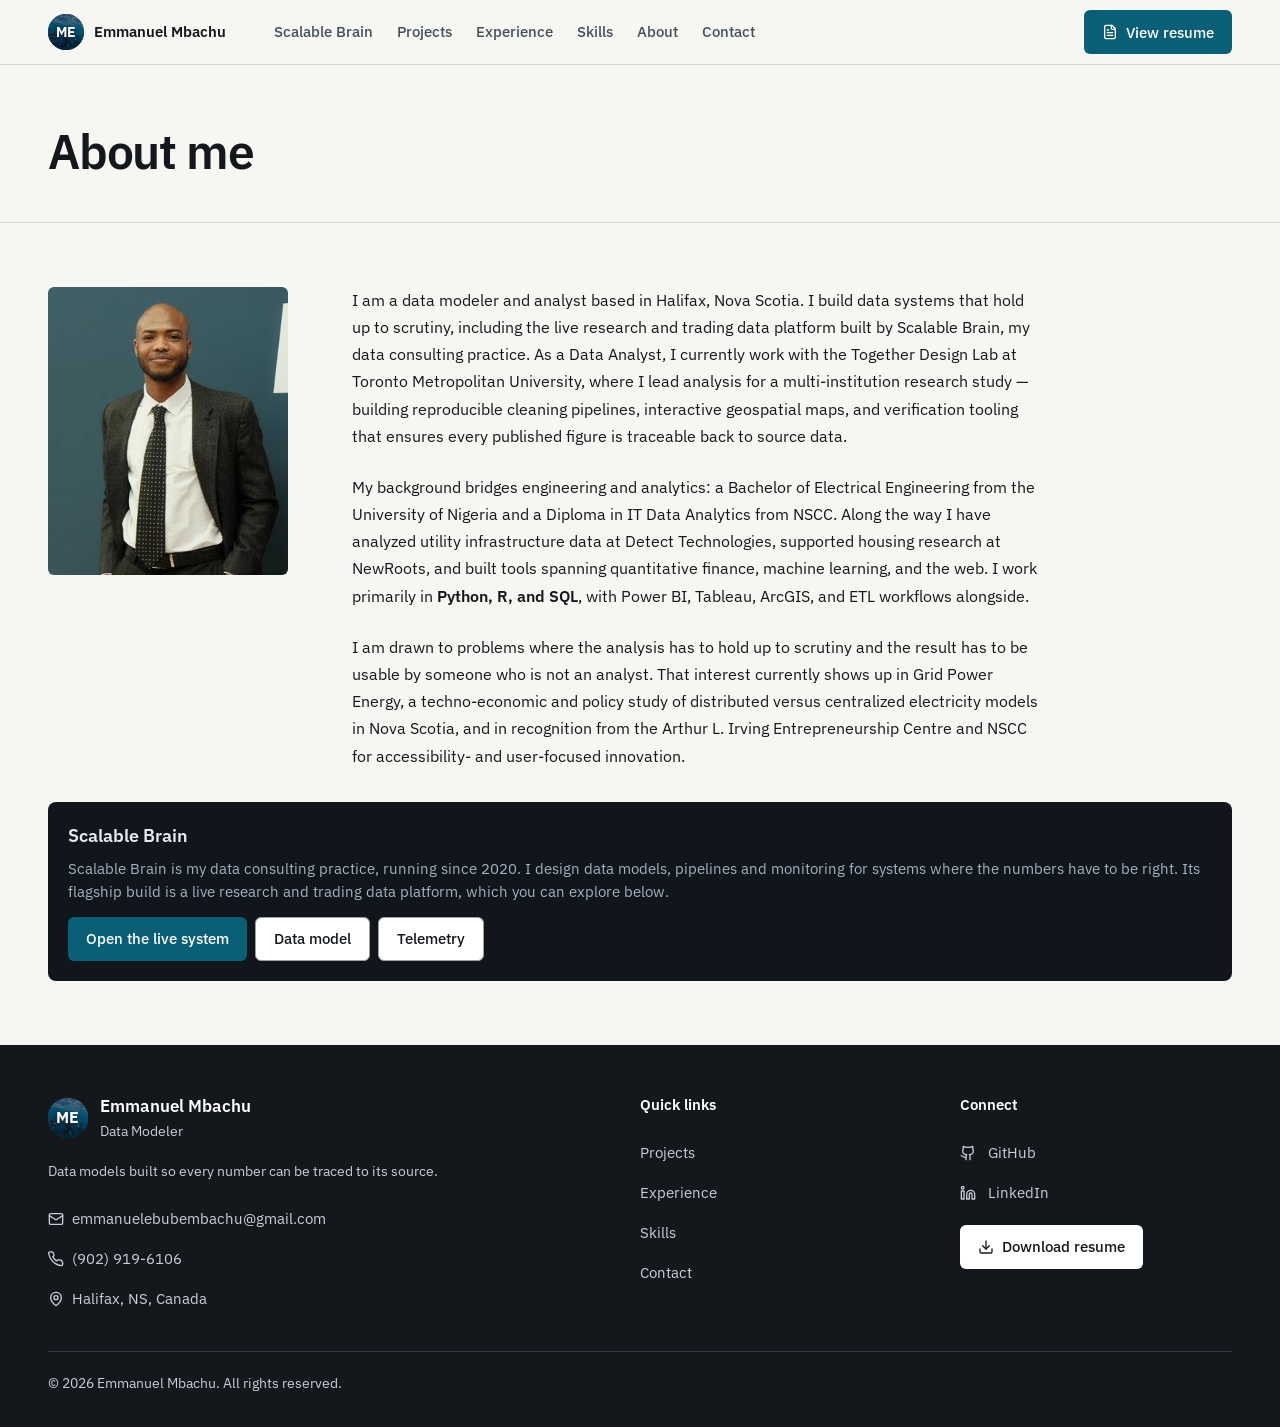
==== commit 4419b010: "Align the About page with the Scalable Brain consulting note" ====
--- a/about.html
+++ b/about.html
@@ -81,7 +81,7 @@
         <!-- Text -->
         <div class="about-text">
           <p class="about-paragraph">
-            I am a data modeler and analyst based in Halifax, Nova Scotia. I build data systems that hold up to scrutiny, including Scalable Brain, my own data and trading research platform. As a Data Analyst, I currently work with the Together Design Lab at Toronto Metropolitan University,
+            I am a data modeler and analyst based in Halifax, Nova Scotia. I build data systems that hold up to scrutiny, including the live research and trading data platform built by Scalable Brain, my data consulting practice. As a Data Analyst, I currently work with the Together Design Lab at Toronto Metropolitan University,
             where I lead analysis for a multi-institution research study &mdash; building reproducible
             cleaning pipelines, interactive geospatial maps, and verification tooling that ensures
             every published figure is traceable back to source data.
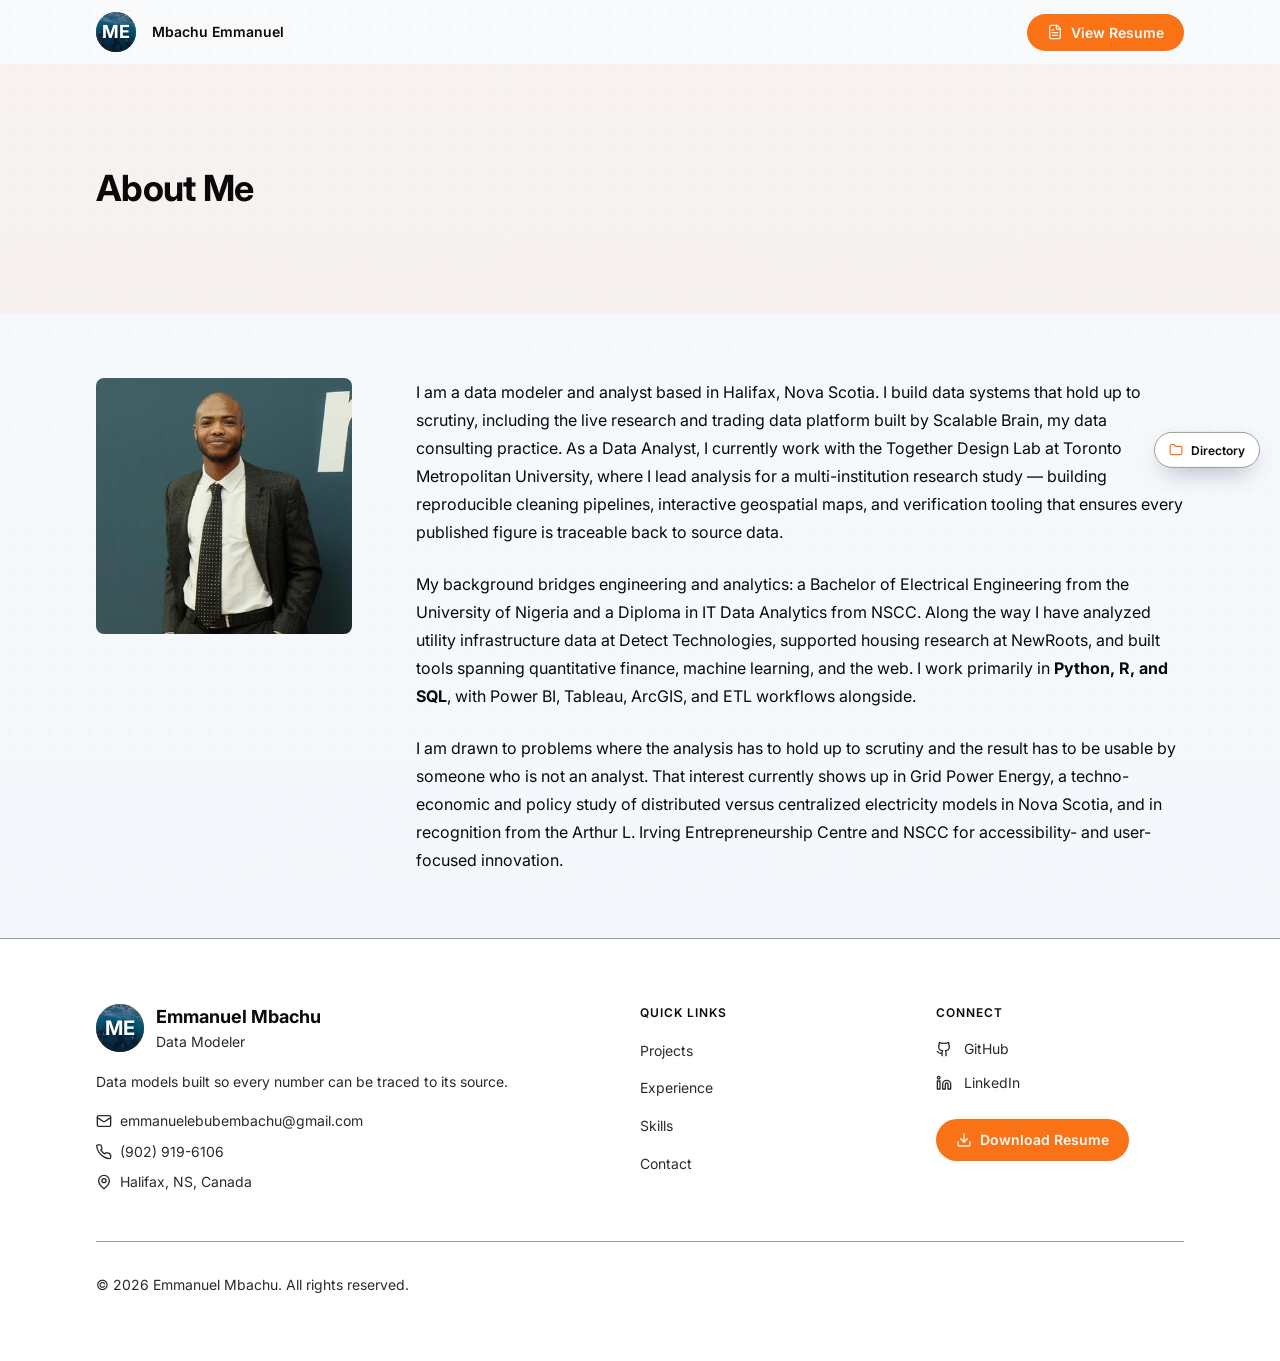
==== commit 7228ed63: "Restore the previous portfolio design and keep the Scalable Brain panel" ====
--- a/about.html
+++ b/about.html
@@ -7,46 +7,49 @@
   <title>About | Mbachu Emmanuel</title>
   <link rel="preconnect" href="https://fonts.googleapis.com" />
   <link rel="preconnect" href="https://fonts.gstatic.com" crossorigin />
-  <link href="https://fonts.googleapis.com/css2?family=IBM+Plex+Mono:wght@400;500&family=IBM+Plex+Sans:wght@400;500;600&display=swap" rel="stylesheet" />
-  <link rel="stylesheet" href="css/styles.css?v=20261106c" />
-  <link rel="stylesheet" href="css/design.css?v=20261106c" />
+  <link href="https://fonts.googleapis.com/css2?family=Inter:wght@400;500;600;700&display=swap" rel="stylesheet" />
+  <link rel="stylesheet" href="css/styles.css?v=20261106d" />
 </head>
 <body>
 
   <!-- ============================================================
        HEADER
        ============================================================ -->
-  <a class="skip-link" href="#main">Skip to content</a>
   <header class="site-header">
     <div class="container header-inner">
-      <a href="index.html" class="logo" aria-label="Emmanuel Mbachu, home">
+      <!-- Logo -->
+      <a href="index.html" class="logo" aria-label="Home">
         <div class="logo-badge" data-orca-badge>ME</div>
-        <span class="logo-name">Emmanuel Mbachu</span>
+        <span class="logo-name">Mbachu Emmanuel</span>
       </a>
-      <nav class="desktop-nav" aria-label="Main">
-        <a href="index.html#scalable-brain" class="nav-link" data-section="scalable-brain">Scalable Brain</a>
-        <a href="index.html#projects" class="nav-link" data-section="projects">Projects</a>
-        <a href="index.html#experience" class="nav-link" data-section="experience">Experience</a>
-        <a href="index.html#skills" class="nav-link" data-section="skills">Skills</a>
-        <a href="about.html" class="nav-link">About</a>
-        <a href="index.html#contact" class="nav-link" data-section="contact">Contact</a>
-      </nav>
+
+
+      <!-- Right: Resume + Hamburger -->
       <div class="header-right">
-        <button class="btn btn-orange resume-btn" data-resume-trigger><svg xmlns="http://www.w3.org/2000/svg" width="16" height="16" viewBox="0 0 24 24" fill="none" stroke="currentColor" stroke-width="2" stroke-linecap="round" stroke-linejoin="round"><path d="M15 2H6a2 2 0 0 0-2 2v16a2 2 0 0 0 2 2h12a2 2 0 0 0 2-2V7Z"/><path d="M14 2v4a2 2 0 0 0 2 2h4"/><path d="M10 9H8"/><path d="M16 13H8"/><path d="M16 17H8"/></svg> View resume</button>
+        <button class="btn btn-orange resume-btn" data-resume-trigger aria-label="View Resume">
+          <svg xmlns="http://www.w3.org/2000/svg" width="16" height="16" viewBox="0 0 24 24" fill="none" stroke="currentColor" stroke-width="2" stroke-linecap="round" stroke-linejoin="round"><path d="M15 2H6a2 2 0 0 0-2 2v16a2 2 0 0 0 2 2h12a2 2 0 0 0 2-2V7Z"/><path d="M14 2v4a2 2 0 0 0 2 2h4"/><path d="M10 9H8"/><path d="M16 13H8"/><path d="M16 17H8"/></svg>
+          View Resume
+        </button>
+
         <button id="hamburger-btn" class="hamburger-btn" aria-label="Open menu">
-          <span id="hamburger-icon"><svg xmlns="http://www.w3.org/2000/svg" width="20" height="20" viewBox="0 0 24 24" fill="none" stroke="currentColor" stroke-width="2" stroke-linecap="round" stroke-linejoin="round"><line x1="4" x2="20" y1="12" y2="12"/><line x1="4" x2="20" y1="6" y2="6"/><line x1="4" x2="20" y1="18" y2="18"/></svg></span>
+          <span id="hamburger-icon">
+            <svg xmlns="http://www.w3.org/2000/svg" width="20" height="20" viewBox="0 0 24 24" fill="none" stroke="currentColor" stroke-width="2" stroke-linecap="round" stroke-linejoin="round"><line x1="4" x2="20" y1="12" y2="12"/><line x1="4" x2="20" y1="6" y2="6"/><line x1="4" x2="20" y1="18" y2="18"/></svg>
+          </span>
         </button>
       </div>
     </div>
+
+    <!-- Mobile Nav -->
     <nav id="mobile-nav" class="mobile-nav" aria-label="Mobile navigation">
       <div class="mobile-nav-inner">
-        <a href="index.html#scalable-brain" class="mobile-nav-link" data-section="scalable-brain">Scalable Brain</a>
-        <a href="index.html#projects" class="mobile-nav-link" data-section="projects">Projects</a>
-        <a href="index.html#experience" class="mobile-nav-link" data-section="experience">Experience</a>
-        <a href="index.html#skills" class="mobile-nav-link" data-section="skills">Skills</a>
-        <a href="about.html" class="mobile-nav-link">About</a>
-        <a href="index.html#contact" class="mobile-nav-link" data-section="contact">Contact</a>
-        <button class="mobile-resume-btn" data-resume-trigger>View resume</button>
+        <a href="index.html#projects"   class="mobile-nav-link">Projects</a>
+        <a href="index.html#experience" class="mobile-nav-link">Experience</a>
+        <a href="index.html#skills"     class="mobile-nav-link">Skills</a>
+        <a href="index.html#contact"    class="mobile-nav-link">Contact</a>
+        <button class="mobile-resume-btn" data-resume-trigger>
+          <svg xmlns="http://www.w3.org/2000/svg" width="16" height="16" viewBox="0 0 24 24" fill="none" stroke="currentColor" stroke-width="2" stroke-linecap="round" stroke-linejoin="round"><path d="M15 2H6a2 2 0 0 0-2 2v16a2 2 0 0 0 2 2h12a2 2 0 0 0 2-2V7Z"/><path d="M14 2v4a2 2 0 0 0 2 2h4"/><path d="M10 9H8"/><path d="M16 13H8"/><path d="M16 17H8"/></svg>
+          View Resume
+        </button>
       </div>
     </nav>
   </header>
@@ -54,11 +57,11 @@
   <!-- ============================================================
        MAIN CONTENT
        ============================================================ -->
-  <main id="main">
+  <main>
     <!-- About Banner -->
     <section class="about-banner">
       <div class="container about-banner-inner animate-fade-in-up">
-        <h1 class="about-title">About me</h1>
+        <h1 class="about-title">About Me</h1>
       </div>
     </section>
 
@@ -103,15 +106,6 @@
           </p>
         </div>
       </div>
-      <section class="about-sb" aria-label="Scalable Brain">
-        <h2>Scalable Brain</h2>
-        <p>Scalable Brain is my data consulting practice, running since 2020. I design data models, pipelines and monitoring for systems where the numbers have to be right. Its flagship build is a live research and trading data platform, which you can explore below.</p>
-        <div class="about-sb-actions">
-          <a class="btn btn-orange" href="https://emmanuelebube13.github.io/scalablebrain-live/" target="_blank" rel="noopener noreferrer">Open the live system</a>
-          <a class="btn btn-outline" href="https://emmanuelebube13.github.io/scalablebrain-live/#model" target="_blank" rel="noopener noreferrer">Data model</a>
-          <a class="btn btn-outline" href="https://emmanuelebube13.github.io/scalablebrain-live/#telemetry" target="_blank" rel="noopener noreferrer">Telemetry</a>
-        </div>
-      </section>
     </div>
   </main>
 
@@ -147,9 +141,9 @@
           </div>
         </div>
 
-        <!-- Quick links -->
+        <!-- Quick Links -->
         <div>
-          <h3 class="footer-col-title">Quick links</h3>
+          <h3 class="footer-col-title">Quick Links</h3>
           <ul class="footer-links">
             <li><a href="index.html#projects"   class="footer-link">Projects</a></li>
             <li><a href="index.html#experience" class="footer-link">Experience</a></li>
@@ -173,7 +167,7 @@
           </div>
           <a href="resume.pdf" download="Mbachu_Emmanuel_Resume.pdf" class="footer-resume-btn">
             <svg xmlns="http://www.w3.org/2000/svg" width="16" height="16" viewBox="0 0 24 24" fill="none" stroke="currentColor" stroke-width="2" stroke-linecap="round" stroke-linejoin="round"><path d="M21 15v4a2 2 0 0 1-2 2H5a2 2 0 0 1-2-2v-4"/><polyline points="7 10 12 15 17 10"/><line x1="12" x2="12" y1="15" y2="3"/></svg>
-            Download resume
+            Download Resume
           </a>
         </div>
       </div>
@@ -195,7 +189,7 @@
         <div class="modal-header-actions">
           <a href="resume.pdf" target="_blank" rel="noopener noreferrer" class="modal-action-btn">
             <svg xmlns="http://www.w3.org/2000/svg" width="14" height="14" viewBox="0 0 24 24" fill="none" stroke="currentColor" stroke-width="2" stroke-linecap="round" stroke-linejoin="round"><path d="M15 3h6v6"/><path d="M10 14 21 3"/><path d="M18 13v6a2 2 0 0 1-2 2H5a2 2 0 0 1-2-2V8a2 2 0 0 1 2-2h6"/></svg>
-            Open in new tab
+            Open in New Tab
           </a>
           <a href="resume.pdf" download="Mbachu_Emmanuel_Resume.pdf" class="modal-action-dl">
             <svg xmlns="http://www.w3.org/2000/svg" width="14" height="14" viewBox="0 0 24 24" fill="none" stroke="currentColor" stroke-width="2" stroke-linecap="round" stroke-linejoin="round"><path d="M21 15v4a2 2 0 0 1-2 2H5a2 2 0 0 1-2-2v-4"/><polyline points="7 10 12 15 17 10"/><line x1="12" x2="12" y1="15" y2="3"/></svg>
@@ -212,6 +206,6 @@
     </div>
   </div>
 
-  <script src="js/main.js?v=20261106c"></script>
+  <script src="js/main.js?v=20261106d"></script>
 </body>
 </html>
--- a/css/styles.css
+++ b/css/styles.css
@@ -47,7 +47,7 @@
   background-size: 20px 20px, cover; /* grid spacing, then cover for the gradient */
   background-position: 0 0, center center;
   color: var(--foreground);
-  font-family: 'IBM Plex Sans', system-ui, -apple-system, BlinkMacSystemFont, 'Segoe UI', sans-serif;
+  font-family: 'Inter', system-ui, -apple-system, BlinkMacSystemFont, 'Segoe UI', sans-serif;
   line-height: 1.6;
   min-height: 100vh;
   -webkit-font-smoothing: antialiased;
@@ -97,7 +97,7 @@
 
 /* Selection */
 ::selection {
-  background: rgba(10, 94, 117, 0.3);
+  background: rgba(249, 115, 22, 0.3);
   color: var(--foreground);
 }
 
@@ -128,10 +128,10 @@
 
 @keyframes pulse-glow {
   0%, 100% {
-    box-shadow: 0 0 20px rgba(10, 94, 117, 0.3);
+    box-shadow: 0 0 20px rgba(249, 115, 22, 0.3);
   }
   50% {
-    box-shadow: 0 0 40px rgba(10, 94, 117, 0.5);
+    box-shadow: 0 0 40px rgba(249, 115, 22, 0.5);
   }
 }
 
@@ -266,7 +266,7 @@
 }
 
 .logo:hover .logo-badge {
-  box-shadow: 0 0 20px rgba(10, 94, 117, 0.3);
+  box-shadow: 0 0 20px rgba(249, 115, 22, 0.3);
 }
 
 .logo-name {
@@ -402,7 +402,7 @@
 
 .btn-orange:hover {
   background-color: var(--orange-muted);
-  box-shadow: 0 8px 24px rgba(10, 94, 117, 0.2);
+  box-shadow: 0 8px 24px rgba(249, 115, 22, 0.2);
 }
 
 .btn-outline {
@@ -548,7 +548,7 @@
   height: 420px;
   left: -80px;
   top: -60px;
-  background: radial-gradient(circle at center, rgba(10,94,117,0.9) 0%, rgba(10,94,117,0.15) 40%, transparent 70%);
+  background: radial-gradient(circle at center, rgba(249,115,22,0.9) 0%, rgba(249,115,22,0.15) 40%, transparent 70%);
 }
 
 .hero::after {
@@ -789,8 +789,8 @@
 
 .project-card:hover {
   transform: translateY(-8px);
-  border-color: rgba(10, 94, 117, 0.5);
-  box-shadow: 0 20px 40px rgba(10, 94, 117, 0.1);
+  border-color: rgba(249, 115, 22, 0.5);
+  box-shadow: 0 20px 40px rgba(249, 115, 22, 0.1);
 }
 
 .project-card.hidden {
@@ -812,7 +812,7 @@
 .project-thumb-gradient {
   position: absolute;
   inset: 0;
-  background: linear-gradient(135deg, rgba(10, 94, 117, 0.05), transparent);
+  background: linear-gradient(135deg, rgba(249, 115, 22, 0.05), transparent);
   opacity: 0;
   transition: opacity 0.3s;
   z-index: 2;
@@ -902,7 +902,7 @@
 }
 
 .project-card:hover .skill-badge {
-  background-color: rgba(10, 94, 117, 0.1);
+  background-color: rgba(249, 115, 22, 0.1);
   color: var(--foreground);
 }
 
@@ -994,7 +994,7 @@
 }
 
 .project-card:hover::after {
-  border-color: rgba(10, 94, 117, 0.2);
+  border-color: rgba(249, 115, 22, 0.2);
 }
 
 .no-projects {
@@ -1036,7 +1036,7 @@
   width: 2.5rem;
   height: 2.5rem;
   border-radius: 9999px;
-  background-color: rgba(10, 94, 117, 0.1);
+  background-color: rgba(249, 115, 22, 0.1);
   color: var(--orange);
   flex-shrink: 0;
 }
@@ -1076,7 +1076,7 @@
   background: linear-gradient(
     180deg,
     var(--orange) 0%,
-    rgba(10, 94, 117, 0.55) 14%,
+    rgba(249, 115, 22, 0.55) 14%,
     rgba(120, 126, 134, 0.55) 45%,
     rgba(120, 126, 134, 0.35) 80%,
     rgba(120, 126, 134, 0) 100%
@@ -1118,8 +1118,8 @@
 }
 
 .exp-card:hover {
-  border-color: rgba(10, 94, 117, 0.5);
-  box-shadow: 0 8px 24px rgba(10, 94, 117, 0.05);
+  border-color: rgba(249, 115, 22, 0.5);
+  box-shadow: 0 8px 24px rgba(249, 115, 22, 0.05);
 }
 
 .exp-card-title {
@@ -1204,7 +1204,7 @@
 }
 
 .info-card:hover {
-  border-color: rgba(10, 94, 117, 0.5);
+  border-color: rgba(249, 115, 22, 0.5);
 }
 
 .info-card-title {
@@ -1270,7 +1270,7 @@
 }
 
 .skill-category-card:hover {
-  border-color: rgba(10, 94, 117, 0.3);
+  border-color: rgba(249, 115, 22, 0.3);
 }
 
 .skill-cat-header {
@@ -1287,7 +1287,7 @@
   width: 2.5rem;
   height: 2.5rem;
   border-radius: 9999px;
-  background-color: rgba(10, 94, 117, 0.1);
+  background-color: rgba(249, 115, 22, 0.1);
   color: var(--orange);
   flex-shrink: 0;
 }
@@ -1324,7 +1324,7 @@
 .skill-tag:hover,
 .skill-tag:focus {
   border-color: var(--orange);
-  background-color: rgba(10, 94, 117, 0.1);
+  background-color: rgba(249, 115, 22, 0.1);
   color: var(--orange);
 }
 
@@ -1336,8 +1336,8 @@
 .skills-summary {
   margin-top: 3rem;
   border-radius: 0.75rem;
-  border: 1px solid rgba(10, 94, 117, 0.2);
-  background-color: rgba(10, 94, 117, 0.05);
+  border: 1px solid rgba(249, 115, 22, 0.2);
+  background-color: rgba(249, 115, 22, 0.05);
   padding: 1.5rem;
 }
 
@@ -1408,7 +1408,7 @@
 
 .contact-card:hover {
   border-color: var(--orange);
-  box-shadow: 0 8px 24px rgba(10, 94, 117, 0.05);
+  box-shadow: 0 8px 24px rgba(249, 115, 22, 0.05);
 }
 
 .contact-card-icon {
@@ -1418,7 +1418,7 @@
   width: 3rem;
   height: 3rem;
   border-radius: 9999px;
-  background-color: rgba(10, 94, 117, 0.1);
+  background-color: rgba(249, 115, 22, 0.1);
   color: var(--orange);
   flex-shrink: 0;
   transition: background-color 0.3s, color 0.3s;
@@ -1449,8 +1449,8 @@
 .contact-social-label {
   font-size: 0.75rem;
   font-weight: 600;
-  text-transform: none;
-  letter-spacing: 0;
+  text-transform: uppercase;
+  letter-spacing: 0.08em;
   color: var(--muted-foreground);
 }
 
@@ -1517,8 +1517,8 @@
 .form-label {
   font-size: 0.75rem;
   font-weight: 600;
-  text-transform: none;
-  letter-spacing: 0;
+  text-transform: uppercase;
+  letter-spacing: 0.08em;
   color: var(--muted-foreground);
 }
 
@@ -1577,7 +1577,7 @@
 
 .form-submit:hover {
   background-color: var(--orange-muted);
-  box-shadow: 0 8px 24px rgba(10, 94, 117, 0.2);
+  box-shadow: 0 8px 24px rgba(249, 115, 22, 0.2);
 }
 
 .form-submit:disabled {
@@ -1711,8 +1711,8 @@
 .footer-col-title {
   font-size: 0.75rem;
   font-weight: 600;
-  text-transform: none;
-  letter-spacing: 0;
+  text-transform: uppercase;
+  letter-spacing: 0.08em;
   color: var(--foreground);
   margin-bottom: 1rem;
 }
@@ -1777,7 +1777,7 @@
 
 .footer-resume-btn:hover {
   background-color: var(--orange-muted);
-  box-shadow: 0 8px 24px rgba(10, 94, 117, 0.2);
+  box-shadow: 0 8px 24px rgba(249, 115, 22, 0.2);
 }
 
 /* Footer bottom */
@@ -2005,8 +2005,8 @@
 .skill-modal-section-title {
   font-size: 0.75rem;
   font-weight: 600;
-  text-transform: none;
-  letter-spacing: 0;
+  text-transform: uppercase;
+  letter-spacing: 0.08em;
   color: var(--orange);
   margin-bottom: 0.5rem;
 }
@@ -2057,7 +2057,7 @@
 }
 
 .skill-project-item:hover {
-  border-color: rgba(10, 94, 117, 0.5);
+  border-color: rgba(249, 115, 22, 0.5);
 }
 
 .skill-project-title {
@@ -2078,7 +2078,7 @@
 ============================================================ */
 .about-banner {
   width: 100%;
-  background-color: rgba(10, 94, 117, 0.05);
+  background-color: rgba(249, 115, 22, 0.05);
 }
 
 .about-banner-inner {
@@ -2281,7 +2281,7 @@
 }
 
 .logo:hover .orca-badge {
-  box-shadow: 0 0 0 2px rgba(10, 94, 117, 0.55);
+  box-shadow: 0 0 0 2px rgba(249, 115, 22, 0.55);
 }
 
 @media (prefers-reduced-motion: reduce) {
@@ -2306,7 +2306,7 @@
   border-radius: 9999px;
   background-color: var(--orange);
   color: var(--orange-foreground);
-  box-shadow: 0 8px 24px -6px rgba(10, 94, 117, 0.55), 0 2px 6px rgba(0, 0, 0, 0.16);
+  box-shadow: 0 8px 24px -6px rgba(249, 115, 22, 0.55), 0 2px 6px rgba(0, 0, 0, 0.16);
   opacity: 0;
   visibility: hidden;
   transform: translateY(12px) scale(0.94);
@@ -2635,8 +2635,8 @@
 2.80:1 on white — below the 3:1 minimum for a focus indicator.
 ============================================================ */
 :root {
-  --ring: #0A5E75;          /* 5.18:1 on white */
-  --orange-text: #0A5E75;   /* 7.31:1 on white — orange used as text */
+  --ring: #C2410C;          /* 5.18:1 on white */
+  --orange-text: #9a3412;   /* 7.31:1 on white — orange used as text */
 }
 
 *:focus-visible {
@@ -2675,7 +2675,7 @@
 .project-link.case:hover,
 .project-link.live:hover,
 .exp-case-link:hover {
-  color: #084A5C;
+  color: #7c2d12;
 }
 
 /* Small greys that measured below 4.5:1 */
@@ -2919,8 +2919,8 @@
 
   .skill-cat-name {
     font-size: 0.6875rem;
-    text-transform: none;
-    letter-spacing: 0;
+    text-transform: uppercase;
+    letter-spacing: 0.08em;
     color: var(--muted-foreground);
   }
 
@@ -2935,8 +2935,8 @@
 
   .contact-card-label {
     font-size: 0.625rem;
-    text-transform: none;
-    letter-spacing: 0;
+    text-transform: uppercase;
+    letter-spacing: 0.06em;
   }
 
   /* ---- Footer: Quick Links repeat the menu and the directory; the
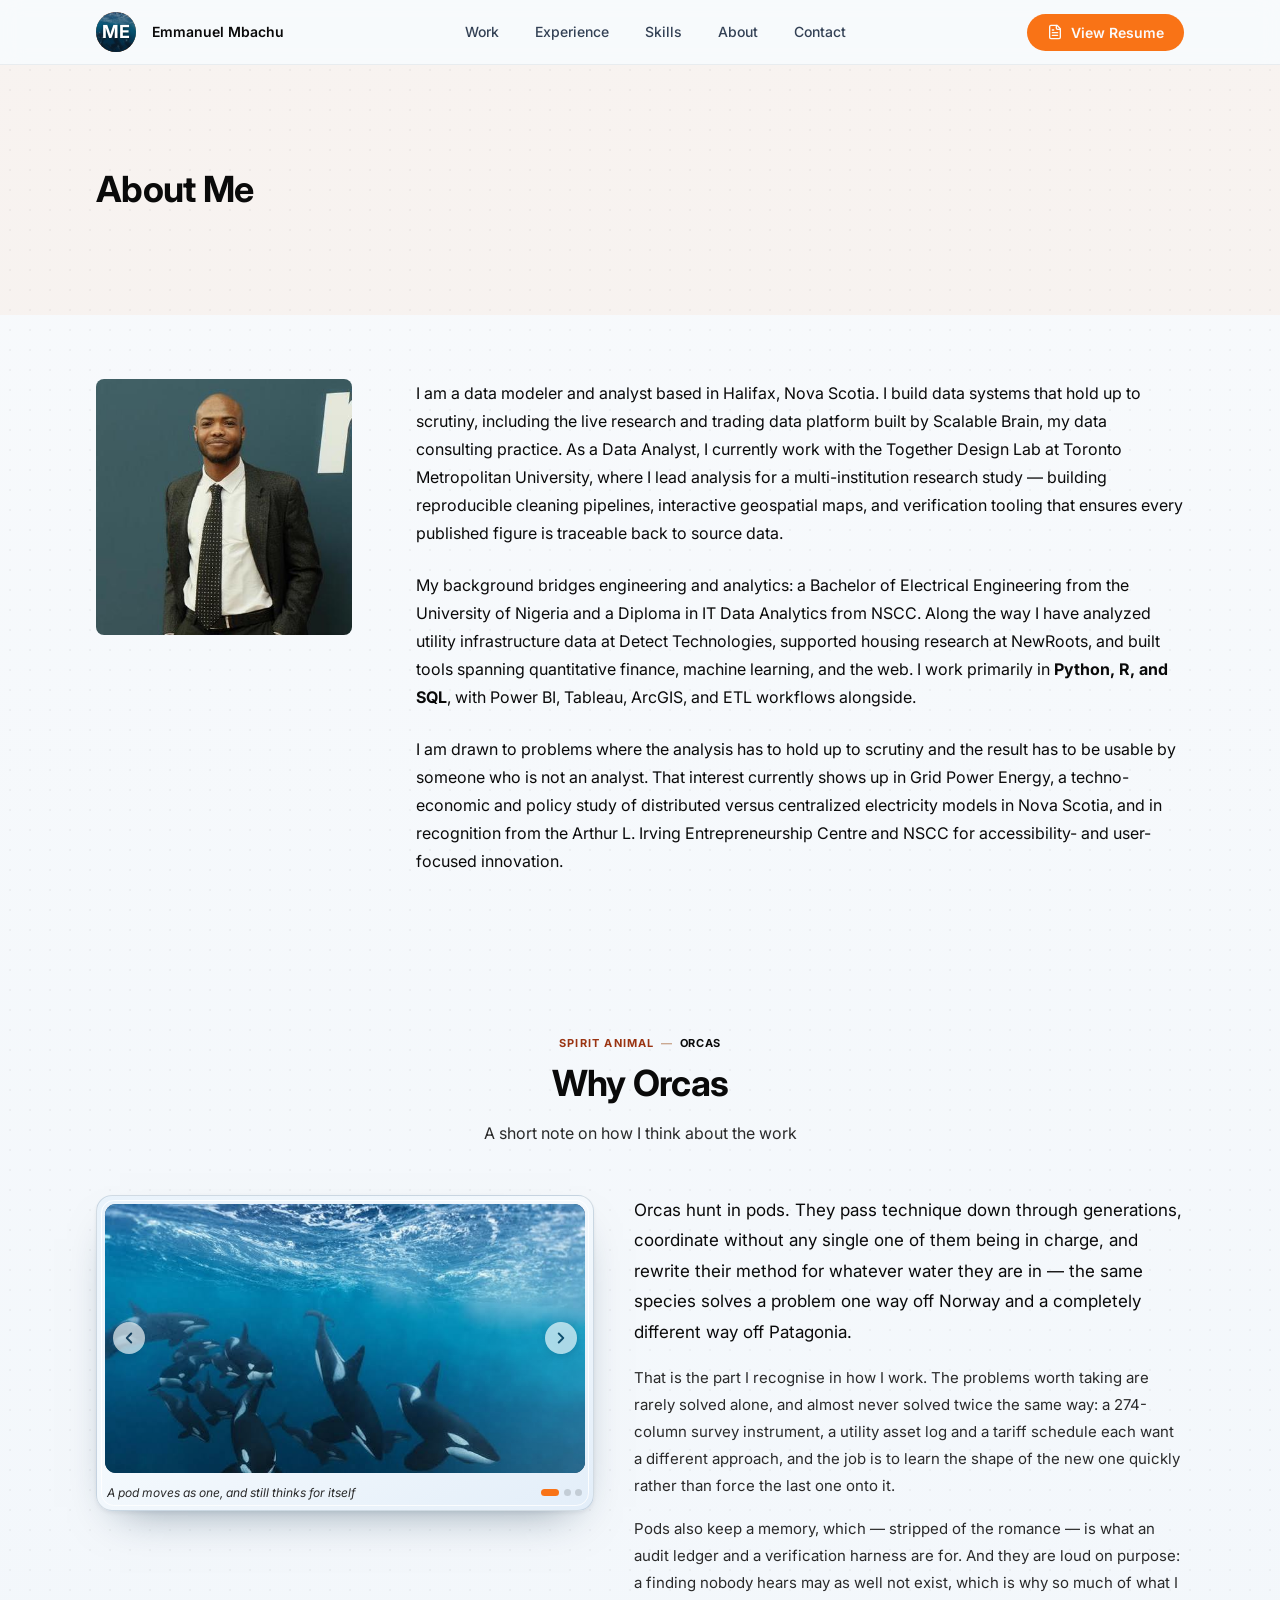
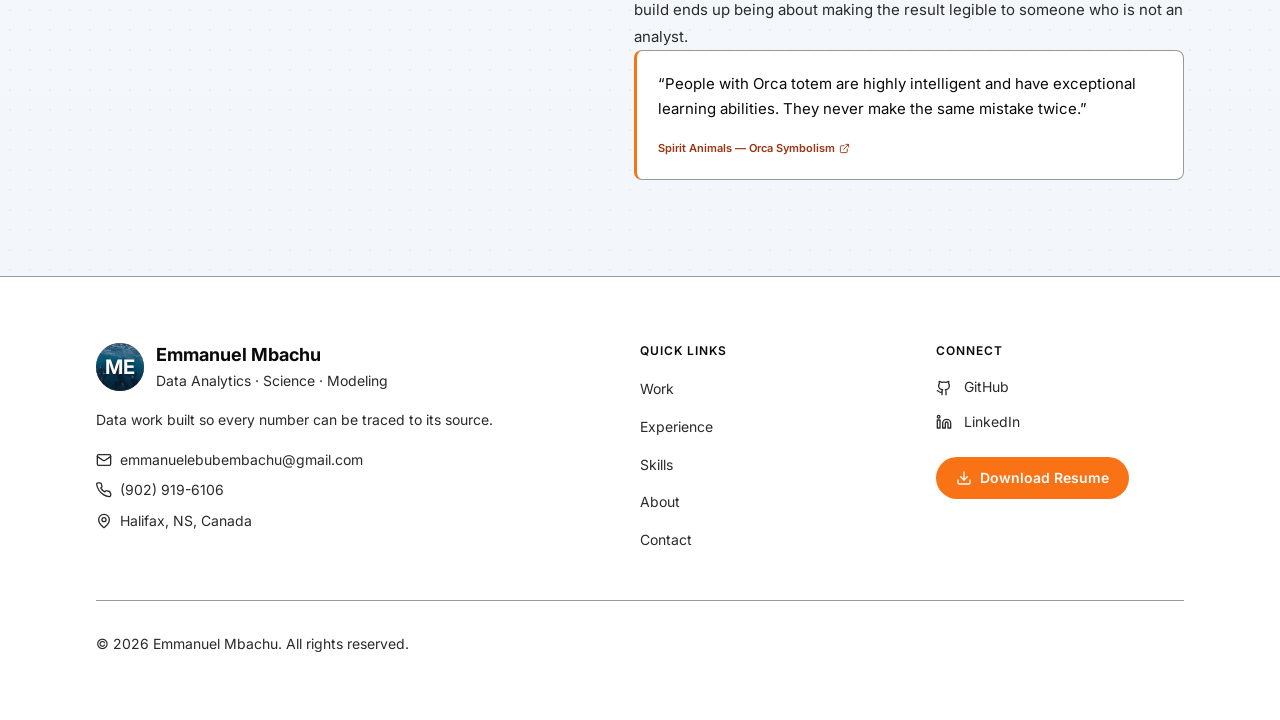
==== commit c5a13124: "Rebuild the home page around six projects visitors can open The home page led with a trading dashboa" ====
--- a/about.html
+++ b/about.html
@@ -4,11 +4,13 @@
   <meta charset="UTF-8" />
   <meta name="viewport" content="width=device-width, initial-scale=1.0" />
   <meta name="description" content="About Emmanuel Mbachu, a data modeler and analyst who builds data systems that can be traced and audited." />
-  <title>About | Mbachu Emmanuel</title>
+  <title>About | Emmanuel Mbachu</title>
   <link rel="preconnect" href="https://fonts.googleapis.com" />
   <link rel="preconnect" href="https://fonts.gstatic.com" crossorigin />
   <link href="https://fonts.googleapis.com/css2?family=Inter:wght@400;500;600;700&display=swap" rel="stylesheet" />
-  <link rel="stylesheet" href="css/styles.css?v=20261106d" />
+  <link rel="stylesheet" href="css/styles.css?v=20261115b" />
+  <link rel="stylesheet" href="css/work.css?v=20261115b" />
+  <link rel="stylesheet" href="css/home.css?v=20261115b" />
 </head>
 <body>
 
@@ -20,9 +22,17 @@
       <!-- Logo -->
       <a href="index.html" class="logo" aria-label="Home">
         <div class="logo-badge" data-orca-badge>ME</div>
-        <span class="logo-name">Mbachu Emmanuel</span>
+        <span class="logo-name">Emmanuel Mbachu</span>
       </a>
 
+
+      <nav class="desktop-nav" aria-label="Main navigation">
+        <a href="index.html#projects"   class="nav-link">Work</a>
+        <a href="index.html#experience" class="nav-link">Experience</a>
+        <a href="index.html#skills"     class="nav-link">Skills</a>
+        <a href="about.html"            class="nav-link">About</a>
+        <a href="index.html#contact"    class="nav-link">Contact</a>
+      </nav>
 
       <!-- Right: Resume + Hamburger -->
       <div class="header-right">
@@ -42,9 +52,10 @@
     <!-- Mobile Nav -->
     <nav id="mobile-nav" class="mobile-nav" aria-label="Mobile navigation">
       <div class="mobile-nav-inner">
-        <a href="index.html#projects"   class="mobile-nav-link">Projects</a>
+        <a href="index.html#projects"   class="mobile-nav-link">Work</a>
         <a href="index.html#experience" class="mobile-nav-link">Experience</a>
         <a href="index.html#skills"     class="mobile-nav-link">Skills</a>
+        <a href="about.html" class="mobile-nav-link">About</a>
         <a href="index.html#contact"    class="mobile-nav-link">Contact</a>
         <button class="mobile-resume-btn" data-resume-trigger>
           <svg xmlns="http://www.w3.org/2000/svg" width="16" height="16" viewBox="0 0 24 24" fill="none" stroke="currentColor" stroke-width="2" stroke-linecap="round" stroke-linejoin="round"><path d="M15 2H6a2 2 0 0 0-2 2v16a2 2 0 0 0 2 2h12a2 2 0 0 0 2-2V7Z"/><path d="M14 2v4a2 2 0 0 0 2 2h4"/><path d="M10 9H8"/><path d="M16 13H8"/><path d="M16 17H8"/></svg>
@@ -73,7 +84,7 @@
           <div class="about-photo">
             <img
               src="images/emmanuel-profile.jpg"
-              alt="Mbachu Emmanuel"
+              alt="Emmanuel Mbachu"
               style="width:100%; height:100%; object-fit:cover;"
               onerror="this.style.display='none'; this.parentElement.querySelector('svg').style.display='block';"
             />
@@ -107,6 +118,85 @@
         </div>
       </div>
     </div>
+
+    <div class="container">
+      <!-- ORCA NOTE — the long version, given room of its own -->
+      <div class="section reveal" id="orca" aria-label="Spirit animal">
+        <div class="section-header">
+          <p class="orca-eyebrow orca-eyebrow-centred">
+            Spirit animal <span class="orca-eyebrow-dash" aria-hidden="true">&mdash;</span>
+            <span class="orca-eyebrow-name">Orcas</span>
+          </p>
+          <h2 class="section-title">Why Orcas</h2>
+          <p class="section-subtitle">A short note on how I think about the work</p>
+        </div>
+
+        <div class="orca-note">
+                    <div class="orca-note-media">
+            <figure class="orca-frame">
+            <div class="orca-frame-inner">
+            <div class="orca-slides" id="orca-slides" aria-live="polite">
+            <!-- Slides injected by initOrcaCarousel(); this one is the no-JS state -->
+            <img class="orca-slide is-active" src="photos/orcastogether.jpeg"
+            alt="A pod of orcas moving together below the surface"
+            width="738" height="414" />
+            </div>
+            <span class="orca-frame-sheen" aria-hidden="true"></span>
+
+            <button class="orca-nav orca-nav-prev" id="orca-prev" type="button" aria-label="Previous photo" hidden>
+            <svg xmlns="http://www.w3.org/2000/svg" width="18" height="18" viewBox="0 0 24 24" fill="none" stroke="currentColor" stroke-width="2.5" stroke-linecap="round" stroke-linejoin="round"><path d="m15 18-6-6 6-6"/></svg>
+            </button>
+            <button class="orca-nav orca-nav-next" id="orca-next" type="button" aria-label="Next photo" hidden>
+            <svg xmlns="http://www.w3.org/2000/svg" width="18" height="18" viewBox="0 0 24 24" fill="none" stroke="currentColor" stroke-width="2.5" stroke-linecap="round" stroke-linejoin="round"><path d="m9 18 6-6-6-6"/></svg>
+            </button>
+            </div>
+
+            <div class="orca-frame-bar">
+            <figcaption class="orca-caption" id="orca-caption">
+            A pod moves as one, and still thinks for itself
+            </figcaption>
+            <div class="orca-dots" id="orca-dots" role="tablist" aria-label="Choose photo"></div>
+            </div>
+            </figure>
+          </div>
+
+          <div class="orca-note-body">
+            <p class="orca-note-lead">
+              Orcas hunt in pods. They pass technique down through generations, coordinate
+              without any single one of them being in charge, and rewrite their method for
+              whatever water they are in &mdash; the same species solves a problem one way off
+              Norway and a completely different way off Patagonia.
+            </p>
+            <p class="orca-note-text">
+              That is the part I recognise in how I work. The problems worth taking are rarely
+              solved alone, and almost never solved twice the same way: a 274-column survey
+              instrument, a utility asset log and a tariff schedule each want a different
+              approach, and the job is to learn the shape of the new one quickly rather than
+              force the last one onto it.
+            </p>
+            <p class="orca-note-text">
+              Pods also keep a memory, which &mdash; stripped of the romance &mdash; is what an audit
+              ledger and a verification harness are for. And they are loud on purpose: a finding
+              nobody hears may as well not exist, which is why so much of what I build ends up
+              being about making the result legible to someone who is not an analyst.
+            </p>
+
+            <blockquote class="orca-quote">
+              <p>
+                &ldquo;People with Orca totem are highly intelligent and have exceptional learning
+                abilities. They never make the same mistake twice.&rdquo;
+              </p>
+              <cite>
+                <a href="https://www.spirit-animals.com/orca-symbolism/" target="_blank" rel="noopener noreferrer">
+                  Spirit Animals &mdash; Orca Symbolism
+                  <svg xmlns="http://www.w3.org/2000/svg" width="11" height="11" viewBox="0 0 24 24" fill="none" stroke="currentColor" stroke-width="2" stroke-linecap="round" stroke-linejoin="round"><path d="M15 3h6v6"/><path d="M10 14 21 3"/><path d="M18 13v6a2 2 0 0 1-2 2H5a2 2 0 0 1-2-2V8a2 2 0 0 1 2-2h6"/></svg>
+                </a>
+              </cite>
+            </blockquote>
+          </div>
+        </div>
+      </div>
+    </div>
   </main>
 
   <!-- ============================================================
@@ -121,10 +211,10 @@
             <div class="footer-logo-badge" data-orca-badge>ME</div>
             <div>
               <p class="footer-logo-name">Emmanuel Mbachu</p>
-              <p class="footer-logo-title">Data Modeler</p>
+              <p class="footer-logo-title">Data Analytics &middot; Science &middot; Modeling</p>
             </div>
           </a>
-          <p class="footer-tagline">Data models built so every number can be traced to its source.</p>
+          <p class="footer-tagline">Data work built so every number can be traced to its source.</p>
           <div class="footer-contact-list">
             <a href="mailto:emmanuelebubembachu@gmail.com" class="footer-contact-item">
               <svg xmlns="http://www.w3.org/2000/svg" width="16" height="16" viewBox="0 0 24 24" fill="none" stroke="currentColor" stroke-width="2" stroke-linecap="round" stroke-linejoin="round"><rect width="20" height="16" x="2" y="4" rx="2"/><path d="m22 7-8.97 5.7a1.94 1.94 0 0 1-2.06 0L2 7"/></svg>
@@ -145,9 +235,10 @@
         <div>
           <h3 class="footer-col-title">Quick Links</h3>
           <ul class="footer-links">
-            <li><a href="index.html#projects"   class="footer-link">Projects</a></li>
+            <li><a href="index.html#projects"   class="footer-link">Work</a></li>
             <li><a href="index.html#experience" class="footer-link">Experience</a></li>
             <li><a href="index.html#skills"     class="footer-link">Skills</a></li>
+            <li><a href="about.html" class="footer-link">About</a></li>
             <li><a href="index.html#contact"    class="footer-link">Contact</a></li>
           </ul>
         </div>
@@ -185,7 +276,7 @@
   <div id="resume-modal-overlay" class="modal-overlay" role="dialog" aria-modal="true" aria-labelledby="resume-modal-title">
     <div class="modal">
       <div class="modal-header">
-        <h2 class="modal-title" id="resume-modal-title">Resume - Mbachu Emmanuel</h2>
+        <h2 class="modal-title" id="resume-modal-title">Resume - Emmanuel Mbachu</h2>
         <div class="modal-header-actions">
           <a href="resume.pdf" target="_blank" rel="noopener noreferrer" class="modal-action-btn">
             <svg xmlns="http://www.w3.org/2000/svg" width="14" height="14" viewBox="0 0 24 24" fill="none" stroke="currentColor" stroke-width="2" stroke-linecap="round" stroke-linejoin="round"><path d="M15 3h6v6"/><path d="M10 14 21 3"/><path d="M18 13v6a2 2 0 0 1-2 2H5a2 2 0 0 1-2-2V8a2 2 0 0 1 2-2h6"/></svg>
@@ -201,11 +292,11 @@
         </div>
       </div>
       <div class="modal-body">
-        <iframe src="resume.pdf" title="Resume - Mbachu Emmanuel" class="modal-iframe"></iframe>
+        <iframe src="resume.pdf" title="Resume - Emmanuel Mbachu" class="modal-iframe"></iframe>
       </div>
     </div>
   </div>
 
-  <script src="js/main.js?v=20261106d"></script>
+  <script src="js/main.js?v=20261115b"></script>
 </body>
 </html>
--- a/css/styles.css
+++ b/css/styles.css
@@ -797,6 +797,15 @@
   display: none;
 }
 
+.project-card.is-link {
+  cursor: pointer;
+}
+
+.project-card.is-link:focus-visible {
+  outline: 2px solid rgba(249, 115, 22, 0.8);
+  outline-offset: 3px;
+}
+
 .project-thumb {
   position: relative;
   aspect-ratio: 16 / 9;
--- a/css/work.css
+++ b/css/work.css
@@ -0,0 +1,546 @@
+/* ============================================================
+   WORK-FIRST HOME PAGE
+   Intro, the three tracks, selected work cards and the in-progress
+   strip. Builds on the tokens in styles.css.
+   ============================================================ */
+
+:root {
+  --work-ink: #0f172a;
+  --work-ink-soft: #334155;
+  --work-line: #d7dde5;
+  --work-surface: #ffffff;
+  --work-tint: #f6f8fb;
+}
+
+/* ---------- Header: solid enough to read nav over content ---------- */
+.site-header {
+  background-color: rgba(248, 250, 252, 0.88);
+  backdrop-filter: saturate(140%) blur(10px);
+  -webkit-backdrop-filter: saturate(140%) blur(10px);
+  border-bottom: 1px solid rgba(15, 23, 42, 0.06);
+}
+
+.nav-link { color: var(--work-ink-soft); }
+.nav-link:hover,
+.nav-link.active {
+  background-color: rgba(15, 23, 42, 0.06);
+  color: var(--work-ink);
+}
+
+/* ---------- Intro ---------- */
+.intro {
+  display: grid;
+  grid-template-columns: 1fr;
+  gap: 2rem;
+  padding-block: 3rem 2.5rem;
+  align-items: center;
+}
+
+.intro-photo {
+  order: -1;
+  justify-self: start;
+}
+
+.intro-photo img {
+  width: 7.5rem;
+  height: 7.5rem;
+  border-radius: 9999px;
+  object-fit: cover;
+  border: 3px solid var(--orange);
+  box-shadow: 0 12px 30px rgba(15, 23, 42, 0.12);
+}
+
+.intro-eyebrow {
+  font-size: 0.8125rem;
+  font-weight: 600;
+  letter-spacing: 0.04em;
+  text-transform: uppercase;
+  color: var(--orange-text, #9a3412);
+}
+
+.intro-name {
+  margin-top: 0.5rem;
+  font-size: clamp(2.25rem, 6vw, 3.75rem);
+  font-weight: 700;
+  letter-spacing: -0.03em;
+  line-height: 1.05;
+  color: var(--work-ink);
+}
+
+.intro-roles {
+  display: flex;
+  flex-wrap: wrap;
+  gap: 0.25rem 0.6rem;
+  margin-top: 0.85rem;
+  font-size: clamp(1.05rem, 2.4vw, 1.375rem);
+  font-weight: 600;
+  color: var(--work-ink-soft);
+}
+
+.intro-lede {
+  margin-top: 1rem;
+  max-width: 38rem;
+  font-size: 1.0625rem;
+  line-height: 1.65;
+  color: var(--work-ink-soft);
+}
+
+.intro-cta {
+  display: flex;
+  flex-wrap: wrap;
+  gap: 0.75rem;
+  margin-top: 1.75rem;
+}
+
+.intro-cta .btn-outline {
+  background-color: var(--work-surface);
+  border-color: var(--work-line);
+}
+
+.intro-proof {
+  grid-column: 1 / -1;
+  display: grid;
+  grid-template-columns: 1fr;
+  gap: 0.75rem;
+  margin-top: 0.5rem;
+}
+
+.intro-proof > div {
+  display: flex;
+  align-items: baseline;
+  gap: 0.75rem;
+  padding: 0.9rem 1.1rem;
+  border: 1px solid var(--work-line);
+  border-radius: 0.75rem;
+  background: var(--work-surface);
+}
+
+.intro-proof dt {
+  font-family: 'IBM Plex Mono', ui-monospace, monospace;
+  font-size: 1.375rem;
+  font-weight: 500;
+  color: var(--work-ink);
+  min-width: 4.5rem;
+}
+
+.intro-proof dd {
+  font-size: 0.875rem;
+  color: var(--work-ink-soft);
+}
+
+@media (min-width: 768px) {
+  .intro {
+    grid-template-columns: 1fr auto;
+    gap: 2.5rem 3rem;
+    padding-block: 4.5rem 3rem;
+  }
+  .intro-photo { order: 0; justify-self: end; }
+  .intro-photo img { width: 15rem; height: 15rem; }
+  .intro-proof { grid-template-columns: repeat(3, 1fr); }
+  .intro-proof > div { flex-direction: column; gap: 0.25rem; }
+}
+
+/* ---------- Tracks ---------- */
+.tracks {
+  display: grid;
+  grid-template-columns: 1fr;
+  gap: 1rem;
+  padding-block: 1rem 2rem;
+}
+
+.track {
+  position: relative;
+  padding: 1.5rem;
+  border: 1px solid var(--work-line);
+  border-radius: 1rem;
+  background: var(--work-surface);
+}
+
+.track-num {
+  font-family: 'IBM Plex Mono', ui-monospace, monospace;
+  font-size: 0.8125rem;
+  color: var(--orange-text, #9a3412);
+}
+
+.track-title {
+  margin-top: 0.35rem;
+  font-size: 1.25rem;
+  font-weight: 700;
+  letter-spacing: -0.01em;
+  color: var(--work-ink);
+}
+
+.track-text {
+  margin-top: 0.5rem;
+  font-size: 0.9375rem;
+  line-height: 1.6;
+  color: var(--work-ink-soft);
+}
+
+.track-tools {
+  margin-top: 0.85rem;
+  font-family: 'IBM Plex Mono', ui-monospace, monospace;
+  font-size: 0.8125rem;
+  color: var(--work-ink);
+}
+
+.track-proof {
+  margin-top: 0.85rem;
+  padding-top: 0.85rem;
+  border-top: 1px dashed var(--work-line);
+  font-size: 0.875rem;
+  color: var(--work-ink-soft);
+}
+
+.track-proof a {
+  color: var(--orange-text, #9a3412);
+  font-weight: 600;
+  text-decoration: underline;
+  text-underline-offset: 3px;
+  text-decoration-thickness: 1px;
+}
+
+.track-proof a:hover { color: #7c2d12; }
+
+@media (min-width: 900px) {
+  .tracks { grid-template-columns: repeat(3, 1fr); }
+}
+
+/* ---------- Selected work ---------- */
+.work.section { padding-top: 4rem; }
+
+.work-feature-label {
+  margin-bottom: 0.75rem;
+  font-size: 0.8125rem;
+  font-weight: 600;
+  letter-spacing: 0.04em;
+  text-transform: uppercase;
+  color: var(--work-ink-soft);
+}
+
+.work .sb { scroll-margin-top: 5rem; }
+
+.work-grid {
+  display: grid;
+  grid-template-columns: 1fr;
+  gap: 1.5rem;
+  margin-top: 2rem;
+}
+
+@media (min-width: 900px) {
+  .work-grid { grid-template-columns: repeat(2, 1fr); }
+}
+
+.work-card {
+  display: flex;
+  flex-direction: column;
+  overflow: hidden;
+  border: 1px solid var(--work-line);
+  border-radius: 1rem;
+  background: var(--work-surface);
+  scroll-margin-top: 5rem;
+  transition: box-shadow 0.25s, border-color 0.25s;
+}
+
+.work-card:hover {
+  border-color: #c3ccd8;
+  box-shadow: 0 16px 40px rgba(15, 23, 42, 0.08);
+}
+
+.work-card:target {
+  border-color: var(--orange);
+  box-shadow: 0 0 0 3px rgba(249, 115, 22, 0.18);
+}
+
+/* Media: a real screenshot, or a small proof panel built in HTML */
+.work-media {
+  position: relative;
+  display: block;
+  aspect-ratio: 16 / 10;
+  overflow: hidden;
+  background: var(--work-tint);
+  border-bottom: 1px solid var(--work-line);
+}
+
+.work-media img {
+  width: 100%;
+  height: 100%;
+  object-fit: cover;
+  object-position: top left;
+  transition: transform 0.4s ease;
+}
+
+.work-media:hover img { transform: scale(1.025); }
+
+.work-media-cta {
+  position: absolute;
+  right: 0.85rem;
+  bottom: 0.85rem;
+  padding: 0.4rem 0.8rem;
+  border-radius: 9999px;
+  background: rgba(15, 23, 42, 0.86);
+  color: #fff;
+  font-size: 0.8125rem;
+  font-weight: 600;
+  opacity: 0;
+  transform: translateY(4px);
+  transition: opacity 0.2s, transform 0.2s;
+}
+
+.work-media:hover .work-media-cta,
+.work-media:focus-visible .work-media-cta {
+  opacity: 1;
+  transform: none;
+}
+
+@media (hover: none) {
+  .work-media-cta { opacity: 1; transform: none; }
+}
+
+.work-media-panel {
+  display: flex;
+  flex-direction: column;
+  gap: 0.85rem;
+  padding: 1.5rem 1.5rem 3.25rem;
+  background:
+    radial-gradient(circle, rgba(15, 23, 42, 0.06) 1px, transparent 1px) 0 0 / 18px 18px,
+    var(--work-tint);
+}
+
+/* Narrow screens: let the proof panel grow to its content instead of
+   clipping it to the screenshot ratio. */
+@media (max-width: 899px) {
+  .work-media-panel { aspect-ratio: auto; }
+}
+
+.work-media-dark {
+  background:
+    radial-gradient(circle, rgba(255, 255, 255, 0.06) 1px, transparent 1px) 0 0 / 18px 18px,
+    #0d1117;
+  color: #e6edf3;
+}
+
+.work-media-dark .work-media-cta { background: #22d3ee; color: #0d1117; }
+
+.panel-title {
+  font-family: 'IBM Plex Mono', ui-monospace, monospace;
+  font-size: 0.75rem;
+  letter-spacing: 0.04em;
+  text-transform: uppercase;
+  color: inherit;
+  opacity: 0.75;
+}
+
+.panel-table {
+  width: 100%;
+  border-collapse: collapse;
+  font-family: 'IBM Plex Mono', ui-monospace, monospace;
+  font-size: 0.875rem;
+  color: var(--work-ink);
+  background: var(--work-surface);
+  border: 1px solid var(--work-line);
+  border-radius: 0.5rem;
+  overflow: hidden;
+}
+
+.panel-table th,
+.panel-table td {
+  padding: 0.5rem 0.65rem;
+  text-align: right;
+  border-bottom: 1px solid var(--work-line);
+}
+
+.panel-table th:first-child,
+.panel-table td:first-child { text-align: left; }
+
+.panel-table th {
+  font-weight: 500;
+  font-size: 0.75rem;
+  color: var(--work-ink-soft);
+  background: var(--work-tint);
+}
+
+.panel-table tr:last-child td { border-bottom: 0; }
+
+.panel-flow {
+  display: grid;
+  gap: 0.45rem;
+  counter-reset: step;
+  list-style: none;
+}
+
+.panel-flow li {
+  counter-increment: step;
+  display: flex;
+  align-items: center;
+  gap: 0.65rem;
+  padding: 0.45rem 0.7rem;
+  border: 1px solid rgba(255, 255, 255, 0.12);
+  border-radius: 0.45rem;
+  background: rgba(255, 255, 255, 0.03);
+  font-family: 'IBM Plex Mono', ui-monospace, monospace;
+  font-size: 0.8125rem;
+}
+
+.panel-flow li::before {
+  content: counter(step);
+  color: #22d3ee;
+  font-size: 0.75rem;
+}
+
+.panel-note {
+  font-size: 0.8125rem;
+  line-height: 1.5;
+  color: inherit;
+  opacity: 0.8;
+}
+
+/* Body */
+.work-body {
+  display: flex;
+  flex: 1;
+  flex-direction: column;
+  padding: 1.5rem;
+}
+
+.work-track {
+  font-size: 0.75rem;
+  font-weight: 600;
+  letter-spacing: 0.04em;
+  text-transform: uppercase;
+  color: var(--orange-text, #9a3412);
+}
+
+.work-title {
+  margin-top: 0.4rem;
+  font-size: 1.3125rem;
+  font-weight: 700;
+  letter-spacing: -0.01em;
+  line-height: 1.25;
+  color: var(--work-ink);
+}
+
+.work-summary {
+  margin-top: 0.6rem;
+  font-size: 0.9375rem;
+  line-height: 1.6;
+  color: var(--work-ink-soft);
+}
+
+.work-points {
+  display: grid;
+  gap: 0.4rem;
+  margin-top: 1rem;
+  list-style: none;
+}
+
+.work-points li {
+  position: relative;
+  padding-left: 1.1rem;
+  font-size: 0.875rem;
+  line-height: 1.5;
+  color: var(--work-ink-soft);
+}
+
+.work-points li::before {
+  content: "";
+  position: absolute;
+  left: 0.15rem;
+  top: 0.55em;
+  width: 0.4rem;
+  height: 0.4rem;
+  border-radius: 9999px;
+  background: var(--orange);
+}
+
+.work-stack {
+  display: flex;
+  flex-wrap: wrap;
+  gap: 0.4rem;
+  margin-top: 1rem;
+  list-style: none;
+}
+
+.work-stack li {
+  padding: 0.2rem 0.6rem;
+  border: 1px solid var(--work-line);
+  border-radius: 9999px;
+  background: var(--work-tint);
+  font-size: 0.75rem;
+  font-weight: 500;
+  color: var(--work-ink);
+}
+
+.work-actions {
+  display: flex;
+  flex-wrap: wrap;
+  align-items: center;
+  gap: 0.5rem 1.25rem;
+  margin-top: auto;
+  padding-top: 1.25rem;
+}
+
+.work-btn { padding: 0.55rem 1.1rem; }
+
+.work-link {
+  display: inline-flex;
+  align-items: center;
+  min-height: 2.75rem;
+  font-size: 0.875rem;
+  font-weight: 600;
+  color: var(--work-ink);
+  text-decoration: underline;
+  text-underline-offset: 4px;
+  text-decoration-thickness: 1px;
+  text-decoration-color: var(--work-line);
+}
+
+.work-link:hover {
+  color: var(--orange-text, #9a3412);
+  text-decoration-color: currentColor;
+}
+
+/* ---------- In progress ---------- */
+.next-up {
+  display: flex;
+  flex-direction: column;
+  align-items: flex-start;
+  justify-content: center;
+  gap: 0.35rem;
+  min-height: 12rem;
+  padding: 2rem 1.75rem;
+  border: 1px dashed #b8c2cf;
+  border-radius: 1rem;
+  background: rgba(255, 255, 255, 0.6);
+}
+
+.next-up-label {
+  font-size: 0.75rem;
+  font-weight: 600;
+  letter-spacing: 0.04em;
+  text-transform: uppercase;
+  color: var(--work-ink-soft);
+}
+
+.next-up-title {
+  font-size: 1.375rem;
+  font-weight: 700;
+  color: var(--work-ink);
+}
+
+.next-up-text {
+  margin-top: 0.2rem;
+  font-size: 0.875rem;
+  color: var(--work-ink-soft);
+}
+
+/* ---------- Skill modal: related work is now a link ---------- */
+a.skill-project-item { display: block; color: inherit; }
+a.skill-project-item:hover .skill-project-title { color: var(--orange-text, #9a3412); }
+
+@media (prefers-reduced-motion: reduce) {
+  .work-media img,
+  .work-media-cta,
+  .work-card { transition: none; }
+  .work-media:hover img { transform: none; }
+}
--- a/css/home.css
+++ b/css/home.css
@@ -0,0 +1,1368 @@
+/* ============================================================
+   HOME PAGE
+   Three-rail hero (orca panel · hero · site directory) plus the
+   two d3 graph sections. Layered on top of styles.css.
+   ============================================================ */
+
+/* ============================================================
+   HERO GRID
+   ============================================================ */
+.hero-grid {
+  display: grid;
+  grid-template-columns: minmax(0, 1fr);
+  gap: 2rem;
+}
+
+/* ============================================================
+   POWER BI SERVICES CARD
+   ============================================================ */
+.pbi-card {
+  display: flex;
+  flex-direction: column;
+  gap: 0;
+  padding: 0;
+  overflow: hidden;
+  border: 1px solid rgba(12, 45, 72, 0.14);
+  border-radius: 1rem;
+  background: rgba(255, 255, 255, 0.9);
+  box-shadow: 0 18px 38px -28px rgba(9, 42, 68, 0.5);
+}
+
+.pbi-head {
+  display: flex;
+  align-items: flex-start;
+  gap: 0.6rem;
+  padding: 0.8rem 0.9rem;
+  border-bottom: 1px solid rgba(12, 45, 72, 0.1);
+  background: rgba(244, 249, 253, 0.7);
+}
+
+.pbi-badge {
+  display: grid;
+  flex: 0 0 1.8rem;
+  place-items: center;
+  width: 1.8rem;
+  height: 1.8rem;
+  border-radius: 0.45rem;
+  background: rgba(249, 115, 22, 0.12);
+  color: #9a3412;
+}
+
+.pbi-head-text { min-width: 0; }
+
+.pbi-eyebrow {
+  color: #9a3412;
+  font-size: 0.62rem;
+  font-weight: 700;
+  letter-spacing: 0.09em;
+  line-height: 1.3;
+  text-transform: uppercase;
+}
+
+.pbi-title {
+  margin-top: 0.1rem;
+  color: var(--foreground);
+  font-size: 0.9rem;
+  line-height: 1.25;
+}
+
+.pbi-body {
+  display: flex;
+  flex-direction: column;
+  gap: 0.75rem;
+  padding: 0.8rem 0.9rem 0.9rem;
+}
+
+.pbi-intro,
+.pbi-pillar,
+.pbi-arch-content {
+  color: var(--muted-foreground);
+  font-size: 0.7rem;
+  line-height: 1.5;
+}
+
+.pbi-pillars {
+  display: grid;
+  gap: 0.4rem;
+}
+
+.pbi-pillar {
+  display: flex;
+  gap: 0.45rem;
+}
+
+.pbi-pillar strong { color: var(--foreground); }
+
+.pbi-pillar-dot {
+  flex: 0 0 0.32rem;
+  width: 0.32rem;
+  height: 0.32rem;
+  margin-top: 0.38rem;
+  border-radius: 50%;
+  background: var(--orange);
+}
+
+.pbi-showcase {
+  padding: 0.7rem;
+  border: 1px solid rgba(12, 45, 72, 0.12);
+  border-radius: 0.75rem;
+  background: rgba(244, 249, 253, 0.82);
+}
+
+.pbi-projects {
+  display: grid;
+  gap: 0.45rem;
+}
+
+.pbi-projects-heading {
+  display: flex;
+  align-items: center;
+  justify-content: space-between;
+  color: var(--muted-foreground);
+  font-size: 0.62rem;
+  font-weight: 700;
+  letter-spacing: 0.06em;
+  text-transform: uppercase;
+}
+
+.pbi-project-count {
+  color: #9a3412;
+  font-size: 0.58rem;
+}
+
+.pbi-project-item {
+  display: flex;
+  align-items: center;
+  gap: 0.5rem;
+  min-width: 0;
+  padding: 0.6rem;
+  border: 1px solid rgba(12, 45, 72, 0.12);
+  border-radius: 0.5rem;
+  background: rgba(244, 249, 253, 0.72);
+  transition: border-color 0.16s ease, background-color 0.16s ease;
+}
+
+.pbi-project-item:hover,
+.pbi-project-item:focus-visible {
+  border-color: var(--orange);
+  background: #fff;
+}
+
+.pbi-project-item:focus-visible {
+  outline: 2px solid var(--ring);
+  outline-offset: 2px;
+}
+
+.pbi-project-status {
+  flex: 0 0 0.4rem;
+  width: 0.4rem;
+  height: 0.4rem;
+  border-radius: 50%;
+  background: #22c55e;
+}
+
+.pbi-project-copy {
+  display: grid;
+  min-width: 0;
+  gap: 0.15rem;
+}
+
+.pbi-project-copy strong {
+  overflow: hidden;
+  color: var(--foreground);
+  font-size: 0.68rem;
+  line-height: 1.35;
+  text-overflow: ellipsis;
+  white-space: nowrap;
+}
+
+.pbi-project-copy small {
+  color: var(--muted-foreground);
+  font-size: 0.6rem;
+}
+
+.pbi-project-arrow {
+  flex: 0 0 auto;
+  margin-left: auto;
+  color: #9a3412;
+}
+
+.pbi-showcase-head,
+.pbi-actions {
+  display: flex;
+  align-items: center;
+  justify-content: space-between;
+  gap: 0.6rem;
+}
+
+.pbi-live-pill {
+  display: inline-flex;
+  align-items: center;
+  gap: 0.35rem;
+  color: #166534;
+  font-size: 0.62rem;
+  font-weight: 700;
+  text-transform: uppercase;
+}
+
+.pbi-live-dot {
+  width: 0.4rem;
+  height: 0.4rem;
+  border-radius: 50%;
+  background: #22c55e;
+}
+
+.pbi-showcase-meta {
+  color: var(--muted-foreground);
+  font-size: 0.6rem;
+  text-align: right;
+}
+
+.pbi-showcase-title {
+  margin-top: 0.45rem;
+  color: var(--foreground);
+  font-size: 0.75rem;
+  font-weight: 700;
+  line-height: 1.35;
+}
+
+.pbi-embed-preview {
+  aspect-ratio: 16 / 10;
+  margin-top: 0.6rem;
+  overflow: hidden;
+  border-radius: 0.5rem;
+  background: #dbe7f0;
+}
+
+.pbi-embed-preview iframe {
+  width: 100%;
+  height: 100%;
+  border: 0;
+}
+
+.pbi-arch-details { margin-top: 0.7rem; }
+
+.pbi-arch-summary {
+  color: #9a3412;
+  cursor: pointer;
+  font-size: 0.7rem;
+  font-weight: 700;
+}
+
+.pbi-arch-content {
+  display: grid;
+  gap: 0.55rem;
+  margin-top: 0.6rem;
+}
+
+.pbi-arch-content code {
+  padding: 0.05rem 0.2rem;
+  border-radius: 0.2rem;
+  background: rgba(12, 45, 72, 0.08);
+  font-size: 0.68rem;
+}
+
+.pbi-actions {
+  align-items: flex-start;
+  flex-direction: column;
+}
+
+.pbi-btn-primary {
+  width: 100%;
+  justify-content: center;
+  padding: 0.55rem 0.7rem;
+  font-size: 0.68rem;
+}
+
+.pbi-link-secondary {
+  display: inline-flex;
+  align-items: center;
+  gap: 0.3rem;
+  color: var(--muted-foreground);
+  font-size: 0.62rem;
+  font-weight: 600;
+  justify-content: center;
+  width: 100%;
+  padding: 0.35rem 0.5rem;
+  border: 1px solid rgba(12, 45, 72, 0.14);
+  border-radius: 0.4rem;
+  background: #fff;
+}
+
+.pbi-link-secondary:hover,
+.pbi-link-secondary:focus-visible { color: var(--orange-muted); }
+
+/* --- Full-size interactive report modal --- */
+.pbi-modal {
+  max-width: 78rem;
+}
+
+.pbi-modal-subtitle {
+  margin-top: 0.25rem;
+  color: var(--muted-foreground);
+  font-size: 0.72rem;
+  line-height: 1.45;
+}
+
+.pbi-modal-body {
+  overflow-y: auto;
+}
+
+.pbi-modal-iframe-wrap {
+  aspect-ratio: 16 / 9;
+  min-height: 20rem;
+  overflow: hidden;
+  background: #dbe7f0;
+}
+
+.pbi-modal-iframe {
+  display: block;
+  width: 100%;
+  height: 100%;
+  min-height: 20rem;
+  border: 0;
+}
+
+.pbi-modal-specs {
+  display: grid;
+  grid-template-columns: repeat(3, minmax(0, 1fr));
+  gap: 1rem;
+  padding: 1.25rem 1.5rem 1.5rem;
+}
+
+.pbi-spec-card {
+  padding: 1rem;
+  border: 1px solid rgba(12, 45, 72, 0.12);
+  border-radius: 0.65rem;
+  background: rgba(244, 249, 253, 0.8);
+}
+
+.pbi-spec-card h3 {
+  color: var(--foreground);
+  font-size: 0.82rem;
+  line-height: 1.4;
+}
+
+.pbi-spec-card p {
+  margin-top: 0.55rem;
+  color: var(--muted-foreground);
+  font-size: 0.73rem;
+  line-height: 1.65;
+}
+
+.pbi-spec-card code {
+  padding: 0.05rem 0.2rem;
+  border-radius: 0.2rem;
+  background: rgba(12, 45, 72, 0.08);
+  font-size: 0.68rem;
+}
+
+@media (max-width: 767px) {
+  .pbi-modal .modal-header {
+    align-items: flex-start;
+    flex-direction: column;
+    padding: 0.9rem 1rem;
+  }
+
+  .pbi-modal .modal-header-actions {
+    width: 100%;
+    justify-content: space-between;
+  }
+
+  .pbi-modal-iframe-wrap,
+  .pbi-modal-iframe {
+    min-height: 14rem;
+  }
+
+  .pbi-modal-specs {
+    grid-template-columns: 1fr;
+    padding: 1rem;
+  }
+}
+
+@media (min-width: 1100px) {
+  .hero-grid {
+    grid-template-columns: minmax(15rem, 17.5rem) minmax(0, 1fr) minmax(14.5rem, 17rem);
+    gap: 2rem;
+    align-items: start;
+  }
+
+  .hero-grid > .pbi-card { grid-column: 1; }
+  .hero-grid > .hero { grid-column: 2; min-height: 78vh; }
+  .hero-grid > .dir-card { grid-column: 3; }
+}
+
+/* Push the rails out toward the edges so the centre column — and the
+   profile photo in it — sits on its own. The breakout is capped by the
+   space actually available, so it never causes sideways scroll. */
+@media (min-width: 1280px) {
+  .hero-grid {
+    margin-inline: calc(-1 * min(4rem, max(0px, (100vw - 72rem) / 2)));
+    column-gap: 2.75rem;
+  }
+}
+
+@media (min-width: 1440px) {
+  .hero-grid {
+    margin-inline: calc(-1 * min(8rem, max(0px, (100vw - 72rem) / 2)));
+    grid-template-columns: minmax(16rem, 18.5rem) minmax(0, 1fr) minmax(14.5rem, 17rem);
+    column-gap: 4rem;
+  }
+
+  .pbi-card {
+    justify-self: start;
+    width: 100%;
+  }
+
+  .dir-card {
+    justify-self: end;
+    width: 100%;
+  }
+}
+
+/* Sticky rails on tall screens so they stay with you through the hero */
+@media (min-width: 1100px) {
+  .orca-panel,
+  .pbi-card,
+  .dir-card {
+    position: sticky;
+    top: 5rem;
+  }
+}
+
+/* ============================================================
+   ORCA PANEL
+   ============================================================ */
+.orca-panel {
+  display: flex;
+  flex-direction: column;
+  gap: 1.25rem;
+  padding-block: 2rem;
+  scroll-margin-top: 5rem;
+}
+
+/* --- Frame --- */
+.orca-frame {
+  position: relative;
+  margin: 0;
+  padding: 0.5rem;
+  border-radius: 1rem;
+  background:
+    linear-gradient(150deg, #e8f2fb 0%, #f4f9fd 45%, #e3eef9 100%);
+  border: 1px solid rgba(12, 45, 72, 0.14);
+  box-shadow:
+    0 20px 44px -24px rgba(9, 42, 68, 0.5),
+    0 2px 6px -2px rgba(9, 42, 68, 0.12);
+}
+
+/* Hairline inner rule, like a mat board inside a picture frame */
+.orca-frame::after {
+  content: "";
+  position: absolute;
+  inset: 0.25rem;
+  border-radius: 0.8rem;
+  border: 1px solid rgba(255, 255, 255, 0.85);
+  pointer-events: none;
+}
+
+.orca-frame-inner {
+  position: relative;
+  overflow: hidden;
+  border-radius: 0.7rem;
+  aspect-ratio: 738 / 414;
+  background-color: #0d3350;
+}
+
+/* Slow light sweep — surface caustics, kept faint */
+.orca-frame-sheen {
+  position: absolute;
+  inset: 0;
+  pointer-events: none;
+  background: linear-gradient(
+    115deg,
+    transparent 30%,
+    rgba(255, 255, 255, 0.16) 45%,
+    rgba(255, 255, 255, 0.05) 55%,
+    transparent 70%
+  );
+  background-size: 260% 100%;
+  animation: orcaSheen 9s ease-in-out infinite;
+}
+
+@keyframes orcaSheen {
+  0%, 100% { background-position: 130% 0; }
+  50%      { background-position: -30% 0; }
+}
+
+/* --- Carousel --- */
+.orca-slides {
+  position: relative;
+  width: 100%;
+  height: 100%;
+}
+
+.orca-slide {
+  position: absolute;
+  inset: 0;
+  width: 100%;
+  height: 100%;
+  object-fit: cover;
+  opacity: 0;
+  transform: scale(1.03);
+  transition: opacity 0.7s ease, transform 1.2s cubic-bezier(0.2, 0.8, 0.3, 1);
+}
+
+.orca-slide.is-active {
+  opacity: 1;
+  transform: scale(1);
+}
+
+.orca-frame:hover .orca-slide.is-active {
+  transform: scale(1.05);
+}
+
+.orca-nav {
+  position: absolute;
+  top: 50%;
+  transform: translateY(-50%);
+  display: flex;
+  align-items: center;
+  justify-content: center;
+  width: 2rem;
+  height: 2rem;
+  border-radius: 9999px;
+  background-color: rgba(255, 255, 255, 0.88);
+  color: #0d3350;
+  box-shadow: 0 2px 8px rgba(9, 42, 68, 0.28);
+  /* Visible at rest so the control is discoverable, not hover-only */
+  opacity: 0.72;
+  transition: opacity 0.2s ease, background-color 0.2s ease;
+  z-index: 3;
+}
+
+.orca-nav-prev { left: 0.5rem; }
+.orca-nav-next { right: 0.5rem; }
+
+.orca-frame:hover .orca-nav,
+.orca-frame:focus-within .orca-nav {
+  opacity: 1;
+}
+
+.orca-nav:hover { background-color: #ffffff; }
+
+.orca-nav:focus-visible {
+  opacity: 1;
+  outline: 2px solid var(--ring);
+  outline-offset: 2px;
+}
+
+.orca-frame-bar {
+  display: flex;
+  align-items: center;
+  justify-content: space-between;
+  gap: 0.75rem;
+  margin-top: 0.7rem;
+  padding-inline: 0.15rem;
+}
+
+.orca-caption {
+  font-size: 0.75rem;
+  line-height: 1.5;
+  color: var(--muted-foreground);
+  font-style: italic;
+  min-width: 0;
+}
+
+.orca-dots {
+  display: flex;
+  gap: 0.3rem;
+  flex-shrink: 0;
+}
+
+.orca-dot {
+  width: 7px;
+  height: 7px;
+  border-radius: 9999px;
+  background-color: #c3cdd6;
+  transition: background-color 0.2s ease, width 0.2s ease;
+  padding: 0;
+}
+
+.orca-dot.is-active {
+  width: 18px;
+  background-color: var(--orange);
+}
+
+.orca-dot:focus-visible {
+  outline: 2px solid var(--ring);
+  outline-offset: 2px;
+}
+
+/* --- Teaser copy (short on purpose) --- */
+.orca-tease {
+  padding-inline: 0.15rem;
+}
+
+.orca-eyebrow {
+  display: flex;
+  align-items: baseline;
+  gap: 0.4rem;
+  flex-wrap: wrap;
+  font-size: 0.6875rem;
+  font-weight: 700;
+  letter-spacing: 0.11em;
+  text-transform: uppercase;
+  color: #9a3412;
+}
+
+.orca-eyebrow-dash { color: #c8a48c; }
+
+.orca-eyebrow-name {
+  color: var(--foreground);
+  letter-spacing: 0.06em;
+}
+
+.orca-hook {
+  margin-top: 0.5rem;
+  font-size: 0.9375rem;
+  line-height: 1.65;
+  color: var(--muted-foreground);
+}
+
+.orca-more {
+  display: inline-flex;
+  align-items: center;
+  gap: 0.4rem;
+  margin-top: 0.8rem;
+  font-size: 0.8125rem;
+  font-weight: 600;
+  color: #9a3412;
+  transition: color 0.2s ease, gap 0.2s ease;
+}
+
+.orca-more:hover {
+  color: var(--orange-muted);
+  gap: 0.6rem;
+}
+
+.orca-more:focus-visible {
+  outline: 2px solid var(--ring);
+  outline-offset: 3px;
+  border-radius: 0.2rem;
+}
+
+/* ============================================================
+   ORCA NOTE SECTION (the long version, lower down the page)
+   ============================================================ */
+.orca-note {
+  display: grid;
+  grid-template-columns: minmax(0, 0.95fr) minmax(0, 1.05fr);
+  gap: 2.5rem;
+  align-items: start;
+}
+
+.orca-note-media {
+  position: sticky;
+  top: 5.5rem;
+}
+
+.orca-eyebrow-centred {
+  justify-content: center;
+  margin-bottom: 0.6rem;
+}
+
+.orca-note-lead {
+  font-size: 1.0625rem;
+  line-height: 1.8;
+  color: var(--foreground);
+}
+
+.orca-note-text {
+  margin-top: 1rem;
+  font-size: 0.9375rem;
+  line-height: 1.8;
+  color: var(--muted-foreground);
+}
+
+.orca-quote {
+  position: relative;
+  padding: 1.25rem 1.3rem;
+  background-color: var(--card);
+  border: 1px solid var(--border);
+  border-left: 3px solid var(--orange);
+  border-radius: 0.5rem;
+}
+
+.orca-quote p {
+  font-size: 0.9375rem;
+  line-height: 1.7;
+  color: var(--foreground);
+}
+
+.orca-quote cite {
+  display: block;
+  margin-top: 0.75rem;
+  font-style: normal;
+}
+
+.orca-quote cite a {
+  display: inline-flex;
+  align-items: center;
+  gap: 0.3rem;
+  font-size: 0.6875rem;
+  font-weight: 600;
+  color: #9a3412;
+  transition: color 0.2s ease, gap 0.2s ease;
+}
+
+.orca-quote cite a:hover {
+  color: var(--orange-muted);
+  gap: 0.45rem;
+}
+
+@media (max-width: 860px) {
+  .orca-note { grid-template-columns: minmax(0, 1fr); gap: 1.75rem; }
+  .orca-note-media { position: static; }
+}
+
+/* ============================================================
+   SITE DIRECTORY CARD
+   ============================================================ */
+.dir-card {
+  display: flex;
+  flex-direction: column;
+  margin-block: 2rem;
+  background-color: var(--card);
+  border: 1px solid var(--border);
+  border-radius: 0.75rem;
+  overflow: hidden;
+  box-shadow: 0 14px 34px -22px rgba(12, 45, 72, 0.45);
+}
+
+.dir-head {
+  display: flex;
+  align-items: center;
+  gap: 0.7rem;
+  padding: 0.7rem 0.9rem;
+  background-color: #f3f5f8;
+  border-bottom: 1px solid var(--border);
+}
+
+.dir-dots {
+  display: flex;
+  gap: 0.3rem;
+  flex-shrink: 0;
+}
+
+.dir-dots i {
+  width: 9px;
+  height: 9px;
+  border-radius: 50%;
+  background-color: #cdd4dc;
+}
+
+.dir-dots i:first-child { background-color: #f0a3a2; }
+.dir-dots i:nth-child(2) { background-color: #f6ce8c; }
+.dir-dots i:nth-child(3) { background-color: #a8dcb4; }
+
+.dir-path {
+  font-family: ui-monospace, SFMono-Regular, Menlo, Consolas, monospace;
+  font-size: 0.6875rem;
+  color: #4a5560;
+  letter-spacing: 0.01em;
+}
+
+.dir-intro {
+  padding: 0.75rem 0.95rem 0.35rem;
+}
+
+.dir-intro p {
+  font-size: 0.75rem;
+  line-height: 1.55;
+  color: var(--muted-foreground);
+}
+
+.dir-tree {
+  padding: 0.35rem 0.5rem 0.6rem;
+}
+
+/* Static fallback list, replaced by the interactive tree */
+.tree-root-static {
+  display: flex;
+  flex-direction: column;
+  gap: 0.3rem;
+  padding: 0.25rem 0.45rem;
+}
+
+.tree-root-static a {
+  font-size: 0.8125rem;
+  color: var(--muted-foreground);
+}
+
+.tree-root-static a:hover {
+  color: var(--orange);
+}
+
+/* --- The tree itself --- */
+.tree-item {
+  position: relative;
+}
+
+.tree-folder,
+.tree-file {
+  display: flex;
+  align-items: center;
+  gap: 0.4rem;
+  width: 100%;
+  text-align: left;
+  padding: 0.35rem 0.5rem;
+  padding-left: calc(0.45rem + var(--depth, 0) * 0.85rem);
+  border-radius: 0.35rem;
+  font-size: 0.8125rem;
+  line-height: 1.35;
+  color: var(--muted-foreground);
+  transition: background-color 0.16s ease, color 0.16s ease;
+}
+
+.tree-folder:hover,
+.tree-file:hover {
+  background-color: #f4f6f9;
+  color: var(--foreground);
+}
+
+.tree-folder:focus-visible,
+.tree-file:focus-visible {
+  outline: 2px solid var(--ring);
+  outline-offset: -2px;
+}
+
+.tree-file:hover .tree-name {
+  text-decoration: underline;
+  text-underline-offset: 2px;
+}
+
+.tree-chevron {
+  display: flex;
+  color: #98a2ad;
+  transition: transform 0.2s cubic-bezier(0.2, 0.8, 0.3, 1);
+  flex-shrink: 0;
+}
+
+.tree-folder[aria-expanded="true"] .tree-chevron {
+  transform: rotate(90deg);
+}
+
+.tree-icon {
+  display: flex;
+  flex-shrink: 0;
+}
+
+.tree-icon.folder { color: var(--orange); }
+.tree-icon.file   { color: #98a2ad; }
+
+/* Files sit one notch further in than their folder's chevron */
+.tree-file .tree-icon.file {
+  margin-left: 0.75rem;
+}
+
+.tree-name {
+  font-family: ui-monospace, SFMono-Regular, Menlo, Consolas, monospace;
+  font-size: 0.75rem;
+  letter-spacing: -0.01em;
+  min-width: 0;
+  overflow: hidden;
+  text-overflow: ellipsis;
+  white-space: nowrap;
+}
+
+.tree-folder .tree-name {
+  font-weight: 600;
+  color: var(--foreground);
+}
+
+.tree-note {
+  margin-left: auto;
+  padding-left: 0.4rem;
+  font-size: 0.625rem;
+  color: #8a939d;
+  white-space: nowrap;
+  flex-shrink: 0;
+}
+
+.tree-ext {
+  display: flex;
+  color: #98a2ad;
+  flex-shrink: 0;
+}
+
+/* Collapsible group — the grid-rows trick animates to the content's own
+   height. It requires exactly one child, which is why the markup wraps
+   each sublist in this element. */
+.tree-group {
+  display: grid;
+  grid-template-rows: 0fr;
+  transition: grid-template-rows 0.26s cubic-bezier(0.2, 0.8, 0.3, 1);
+}
+
+.tree-group > .tree-sublist {
+  overflow: hidden;
+  min-height: 0;
+}
+
+.tree-group.open {
+  grid-template-rows: 1fr;
+}
+
+.dir-foot {
+  margin-top: auto;
+  padding: 0.6rem 0.95rem;
+  border-top: 1px solid var(--border);
+  background-color: #f9fafb;
+  font-size: 0.6875rem;
+  color: #6b7580;
+}
+
+.dir-foot-key {
+  display: inline-block;
+  padding: 0.05rem 0.3rem;
+  border: 1px solid var(--border);
+  border-radius: 0.25rem;
+  background-color: var(--card);
+  font-family: ui-monospace, SFMono-Regular, Menlo, Consolas, monospace;
+  font-size: 0.625rem;
+  color: var(--muted-foreground);
+}
+
+/* ============================================================
+   GRAPH CARDS (career flow · skill topology)
+   ============================================================ */
+.graph-card {
+  background-color: #ffffff;
+  border: 1px solid var(--border);
+  border-radius: var(--radius);
+  overflow: hidden;
+}
+
+.graph-head {
+  display: flex;
+  flex-wrap: wrap;
+  align-items: center;
+  justify-content: space-between;
+  gap: 0.85rem;
+  padding: 1.1rem 1.35rem;
+  border-bottom: 1px solid #e1e0d9;
+}
+
+.graph-title {
+  font-family: ui-monospace, SFMono-Regular, Menlo, Consolas, monospace;
+  font-size: 0.8125rem;
+  font-weight: 600;
+  color: var(--foreground);
+}
+
+.graph-sub {
+  margin-top: 0.2rem;
+  font-size: 0.75rem;
+  color: var(--muted-foreground);
+}
+
+.graph-head-right {
+  display: flex;
+  align-items: center;
+  gap: 1rem;
+  flex-wrap: wrap;
+}
+
+.graph-legend {
+  display: flex;
+  align-items: center;
+  gap: 0.9rem;
+  flex-wrap: wrap;
+}
+
+.graph-legend li {
+  display: flex;
+  align-items: center;
+  gap: 0.35rem;
+  font-size: 0.75rem;
+  color: var(--muted-foreground);
+}
+
+.graph-key {
+  width: 10px;
+  height: 10px;
+  border-radius: 2px;
+  flex-shrink: 0;
+}
+
+.graph-reset {
+  font-size: 0.75rem;
+  font-weight: 600;
+  color: var(--muted-foreground);
+  padding: 0.35rem 0.75rem;
+  border: 1px solid var(--border);
+  border-radius: 9999px;
+  background-color: var(--secondary);
+  transition: border-color 0.2s ease, color 0.2s ease;
+}
+
+.graph-reset:hover {
+  border-color: var(--orange);
+  color: var(--orange);
+}
+
+.graph-reset:focus-visible {
+  outline: 2px solid var(--ring);
+  outline-offset: 2px;
+}
+
+.graph-scroll {
+  overflow-x: auto;
+  padding: 1rem 1.1rem;
+}
+
+.graph-body {
+  padding: 0.5rem;
+}
+
+.career-flow-inner {
+  position: relative;
+  min-width: 760px;
+  height: 620px;
+}
+
+.topology-svg {
+  display: block;
+  width: 100%;
+  height: 640px;
+}
+
+.graph-foot {
+  padding: 0 1.35rem 1.25rem;
+}
+
+.graph-note {
+  font-size: 0.8125rem;
+  line-height: 1.65;
+  color: var(--muted-foreground);
+  max-width: 76ch;
+}
+
+.graph-fallback {
+  margin-top: 0.9rem;
+  padding: 0.9rem 1rem;
+  border: 1px solid var(--border);
+  border-radius: var(--radius);
+  background-color: var(--secondary);
+}
+
+.graph-fallback p {
+  font-size: 0.75rem;
+  line-height: 1.7;
+  color: var(--muted-foreground);
+}
+
+.graph-fallback p + p {
+  margin-top: 0.4rem;
+}
+
+.graph-fallback strong {
+  color: var(--foreground);
+}
+
+/* --- Sankey marks --- */
+.cf-node {
+  cursor: pointer;
+  transition: opacity 0.14s ease;
+}
+
+.cf-node:focus-visible {
+  outline: 2px solid var(--ring);
+  outline-offset: 2px;
+}
+
+.cf-node text {
+  font-family: 'Inter', system-ui, sans-serif;
+  font-size: 11.5px;
+  pointer-events: none;
+}
+
+.cf-link {
+  fill: none;
+  transition: stroke-opacity 0.14s ease;
+}
+
+.cf-tooltip {
+  position: absolute;
+  z-index: 10;
+  display: none;
+  pointer-events: none;
+  max-width: 17rem;
+  padding: 0.5rem 0.65rem;
+  background-color: #ffffff;
+  border: 1px solid rgba(11, 11, 11, 0.1);
+  border-radius: 0.4rem;
+  box-shadow: 0 6px 20px rgba(0, 0, 0, 0.14);
+  font-size: 0.75rem;
+  line-height: 1.5;
+}
+
+.cf-tip-name {
+  display: block;
+  font-weight: 600;
+  color: #0b0b0b;
+}
+
+.cf-tip-dim {
+  display: block;
+  color: #898781;
+  font-size: 0.6875rem;
+}
+
+@media (max-width: 620px) {
+  .cf-tool-label { display: none; }
+}
+
+/* --- Force graph marks --- */
+.topo-node {
+  cursor: grab;
+}
+
+.topo-node:active {
+  cursor: grabbing;
+}
+
+.topo-node:focus-visible {
+  outline: 2px solid var(--ring);
+  outline-offset: 2px;
+}
+
+.topo-node text {
+  font-family: 'Inter', system-ui, sans-serif;
+  transition: opacity 0.15s ease;
+}
+
+/* ============================================================
+   RESPONSIVE
+   ============================================================ */
+@media (max-width: 1099px) {
+  /* Stacked order: who this is, then the personality, then the map of the
+     site. The source order puts the rails first for the desktop layout. */
+  .hero-grid {
+    display: flex;
+    flex-direction: column;
+  }
+
+  .hero-grid > .hero { order: 1; min-height: auto; padding-block: 2rem 2.5rem; }
+  .hero-grid > .pbi-card { order: 2; max-width: 34rem; margin-inline: auto; width: 100%; margin-block: 0; }
+  .hero-grid > .dir-card { order: 3; }
+
+  .dir-card {
+    max-width: 34rem;
+    margin-inline: auto;
+    width: 100%;
+  }
+
+  /* The bouncing arrow belongs to a full-height hero only */
+  .hero-grid > .hero .scroll-indicator { display: none; }
+}
+
+@media (max-width: 640px) {
+  .graph-head { padding: 0.9rem 1rem; }
+  .graph-foot { padding: 0 1rem 1rem; }
+  .graph-scroll { padding: 0.75rem 0.6rem; }
+  .topology-svg { height: 520px; }
+}
+
+/* ============================================================
+   MOTION
+   ============================================================ */
+@media (prefers-reduced-motion: reduce) {
+  .orca-frame-sheen { animation: none; }
+  .orca-slide { transition: none; transform: none; }
+  .orca-frame:hover .orca-slide.is-active { transform: none; }
+  .tree-group { transition: none; }
+  .tree-chevron { transition: none; }
+}
+
+/* Current-role block, sits between the tree and the key hints */
+.dir-status {
+  padding: 0.85rem 0.95rem;
+  border-top: 1px solid var(--border);
+  background: linear-gradient(180deg, #fff 0%, #fbfcfd 100%);
+}
+
+.dir-status-label {
+  font-size: 0.625rem;
+  font-weight: 700;
+  letter-spacing: 0.09em;
+  text-transform: uppercase;
+  color: #9a3412;
+}
+
+.dir-status-role {
+  margin-top: 0.25rem;
+  font-size: 0.875rem;
+  font-weight: 600;
+  color: var(--foreground);
+}
+
+.dir-status-org {
+  margin-top: 0.1rem;
+  font-size: 0.6875rem;
+  line-height: 1.5;
+  color: var(--muted-foreground);
+}
+
+/* ============================================================
+   PROFESSIONAL SUMMARY BAND
+   Sits between the hero and Featured Projects so it frames the work
+   that follows, instead of trailing the skills matrix.
+   ============================================================ */
+.summary-band {
+  max-width: 60rem;
+  margin: 0 auto;
+  padding: 1.6rem 1.9rem;
+  background-color: var(--card);
+  border: 1px solid var(--border);
+  border-left: 3px solid var(--orange);
+  border-radius: var(--radius);
+}
+
+.summary-band-label {
+  font-size: 0.6875rem;
+  font-weight: 700;
+  letter-spacing: 0.11em;
+  text-transform: uppercase;
+  color: #9a3412;
+  margin-bottom: 0.55rem;
+}
+
+.summary-band-text {
+  font-size: 0.9375rem;
+  line-height: 1.8;
+  color: var(--muted-foreground);
+}
+
+.summary-band-text strong {
+  color: var(--foreground);
+  font-weight: 600;
+}
+
+@media (max-width: 640px) {
+  .summary-band {
+    padding: 1.25rem 1.15rem;
+  }
+}
+
+/* ============================================================
+   GRAPH TEXT EQUIVALENT + MOBILE AFFORDANCES
+   ============================================================ */
+.graph-fallback-toggle {
+  display: inline-block;
+  margin-top: 0.85rem;
+}
+
+/* Collapsed once the diagram renders, but still reachable via the toggle */
+.graph-fallback.is-collapsed {
+  display: none;
+}
+
+.graph-fallback.is-collapsed.is-open {
+  display: block;
+}
+
+.graph-scroll-hint {
+  display: none;
+  padding: 0.7rem 1.35rem 0;
+  font-size: 0.75rem;
+  color: var(--muted-foreground);
+}
+
+.graph-mobile-note {
+  margin: 0.9rem 1.35rem 0;
+  padding: 0.8rem 0.95rem;
+  border: 1px solid var(--border);
+  border-left: 3px solid var(--orange);
+  border-radius: var(--radius);
+  background-color: var(--secondary);
+  font-size: 0.8125rem;
+  line-height: 1.6;
+  color: var(--muted-foreground);
+}
+
+@media (max-width: 860px) {
+  .graph-scroll-hint { display: block; }
+}
+
+/* Below this width the force graph is replaced by its grouped list, so the
+   empty mount and its chrome should not take up space. */
+@media (max-width: 699px) {
+  #skill-topology-graph { display: none; }
+  #skill-topology-fallback.is-collapsed { display: block; }
+  .graph-mobile-note { margin-inline: 1rem; }
+}
+
+
+/* ============================================================
+   TOUCH TARGETS (overrides live here: home.css loads after styles.css
+   and its `padding` shorthand resets padding-block)
+   ============================================================ */
+@media (max-width: 900px) {
+  .tree-folder,
+  .tree-file {
+    padding-top: 0.72rem;
+    padding-bottom: 0.72rem;
+    min-height: 2.75rem;
+  }
+
+  /* Hover underline does not exist on touch — mark file rows permanently */
+  .tree-file .tree-name {
+    text-decoration: underline;
+    text-decoration-color: rgba(0, 0, 0, 0.22);
+    text-underline-offset: 2px;
+  }
+
+  .orca-dots { gap: 0.85rem; }
+
+  .orca-nav {
+    width: 2.75rem;
+    height: 2.75rem;
+  }
+}
+
+/* The keyboard hint describes hardware a phone does not have */
+.dir-foot-touch { display: none; }
+
+@media (max-width: 900px) {
+  .dir-foot-keys { display: none; }
+  .dir-foot-touch { display: inline; }
+}
+
+/* ============================================================
+   GRAPH SECTIONS FOLDED ON PHONES
+   ============================================================ */
+.graph-fold-toggle {
+  display: flex;
+  align-items: center;
+  justify-content: center;
+  width: 100%;
+  min-height: 2.75rem;
+  margin-top: -1rem;
+  margin-bottom: 1.5rem;
+  padding: 0.6rem 1rem;
+  font-size: 0.8125rem;
+  font-weight: 600;
+  color: var(--foreground);
+  background-color: var(--card);
+  border: 1px solid var(--border);
+  border-radius: 9999px;
+}
+
+.graph-card-foldable {
+  display: none;
+}
+
+.graph-card-foldable.is-expanded {
+  display: block;
+}
